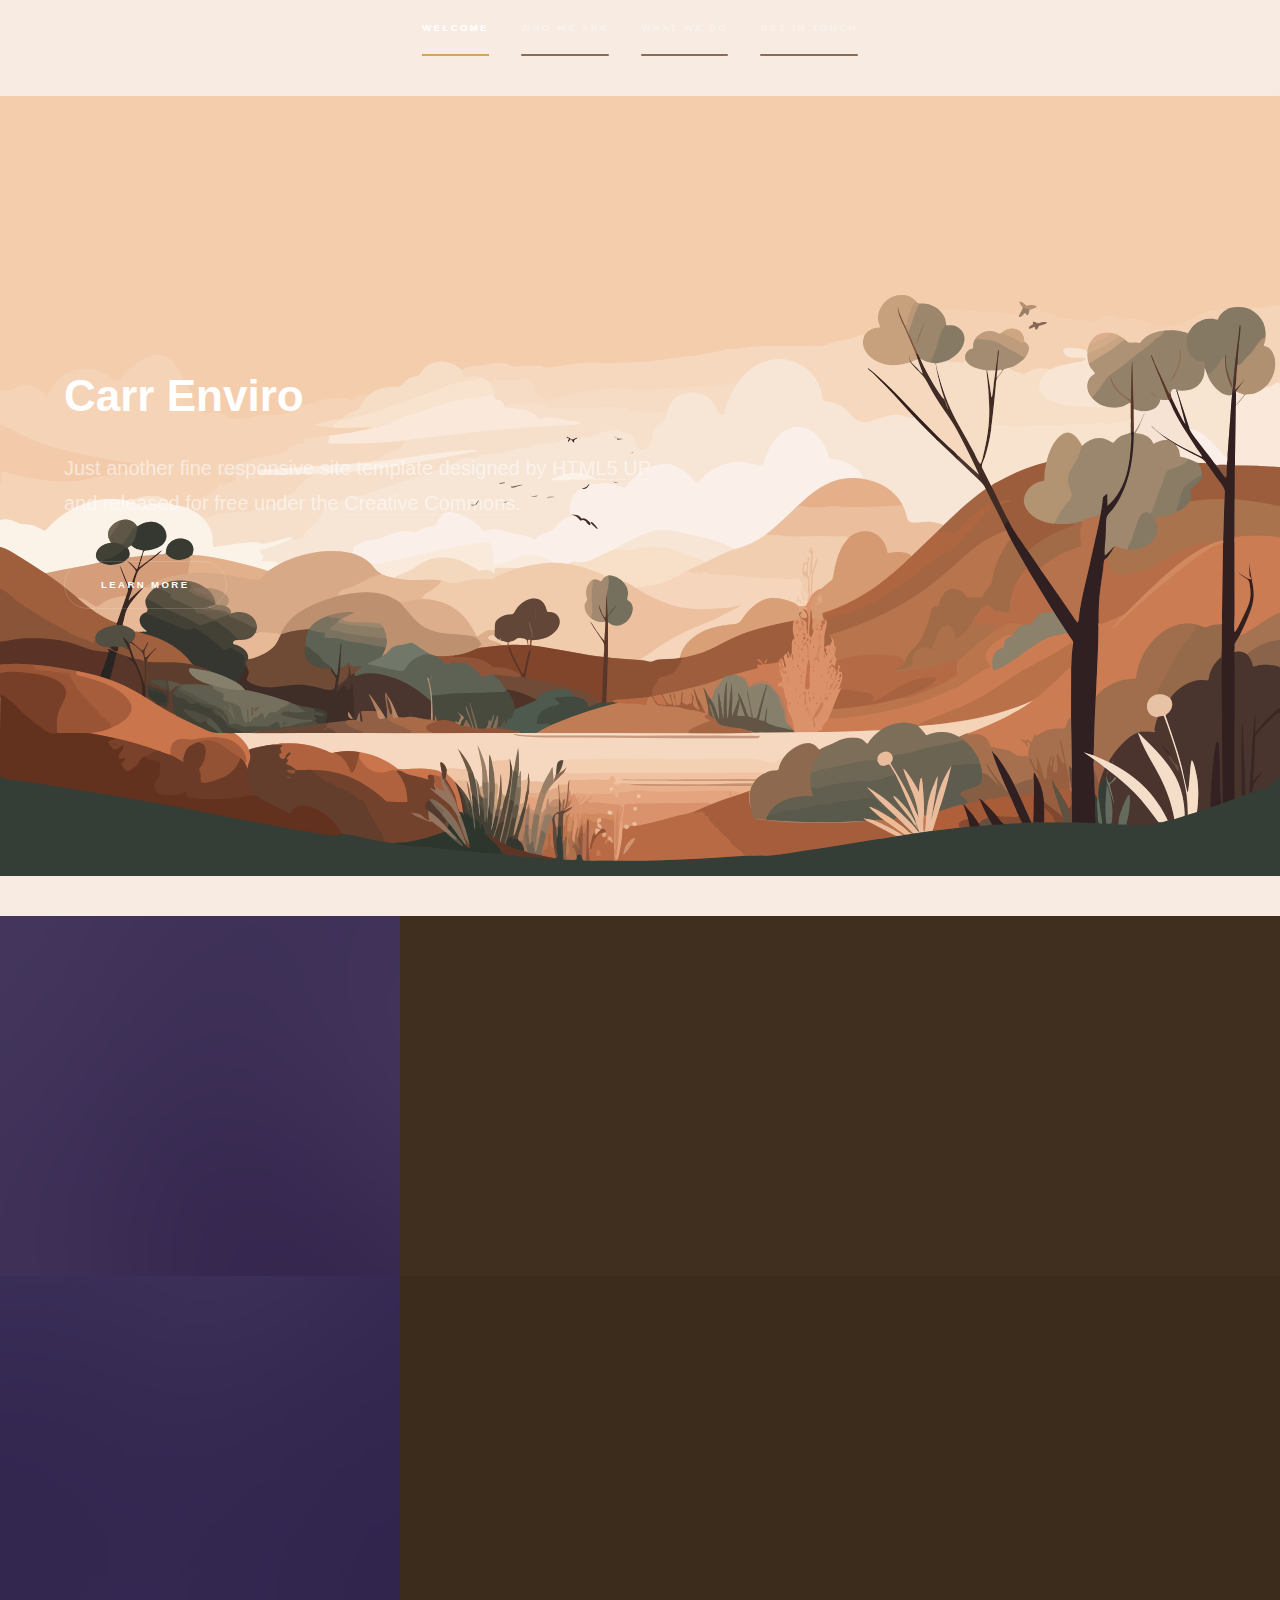
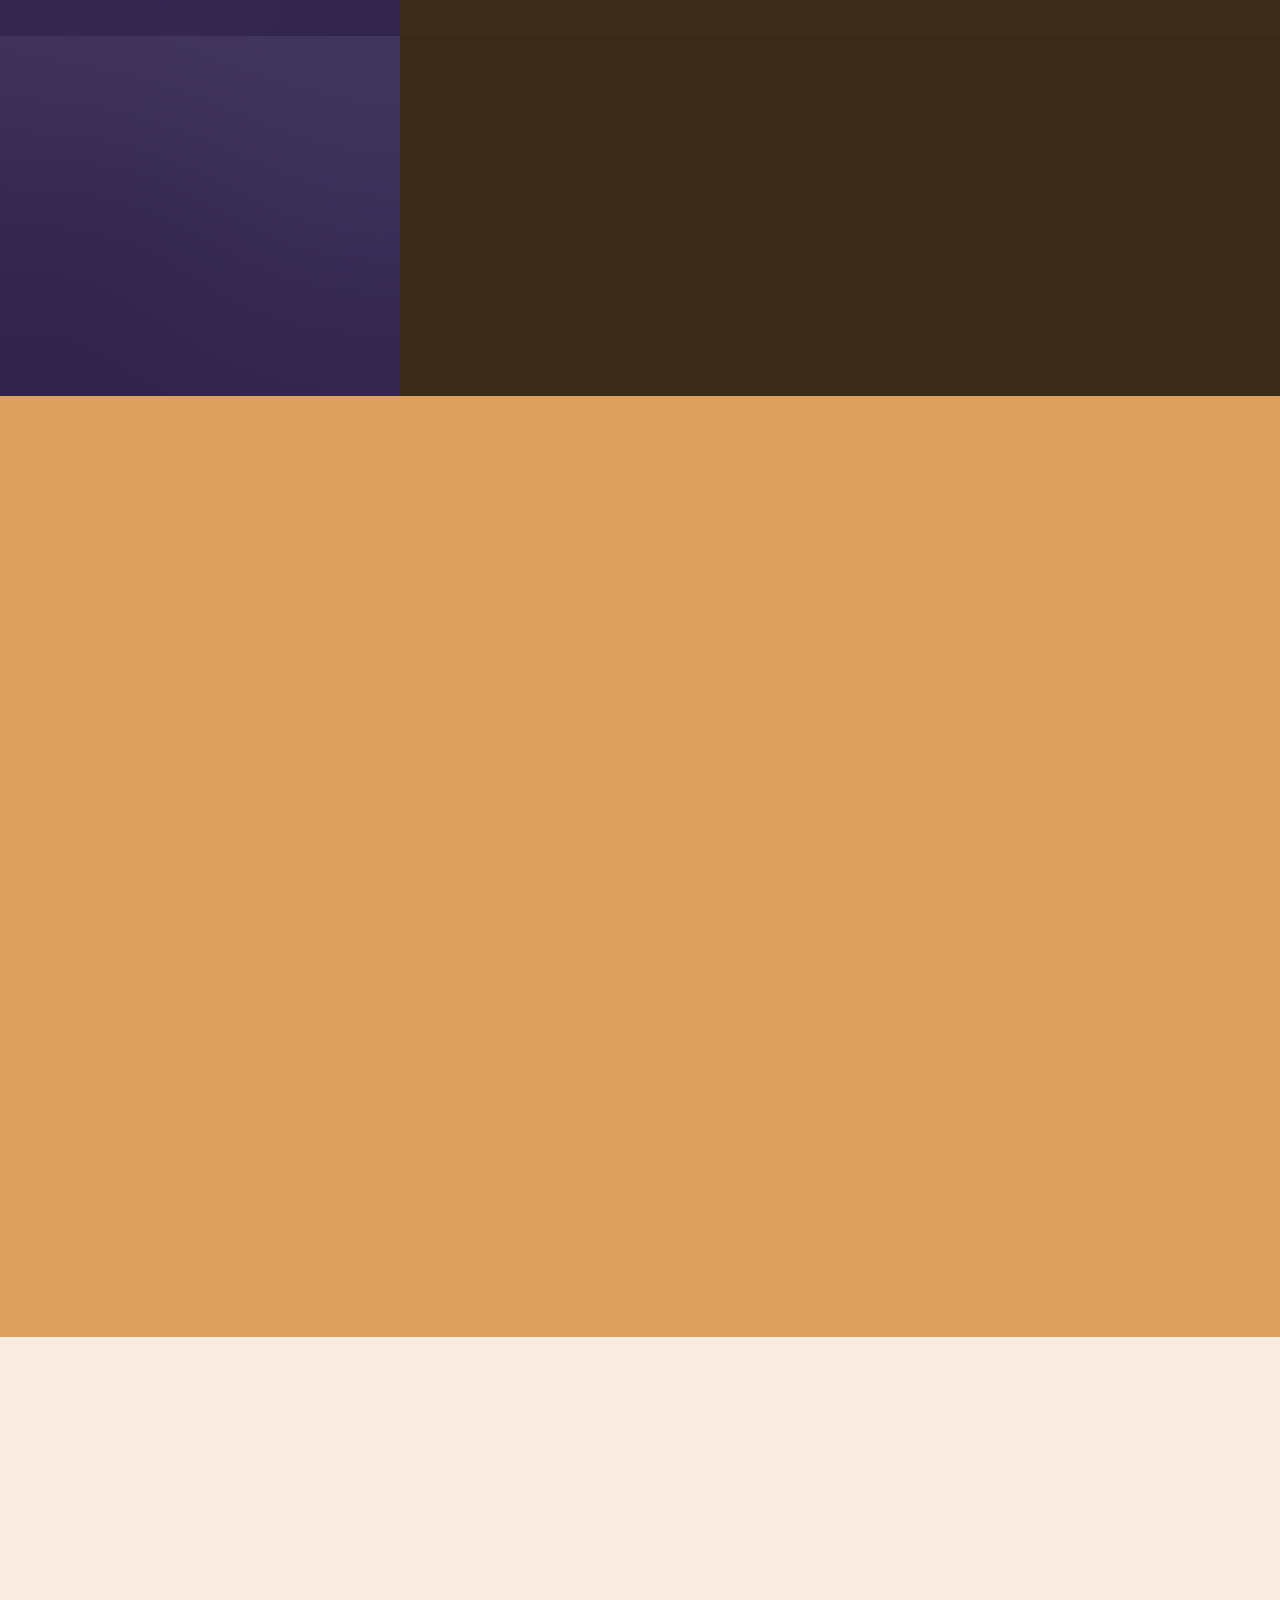
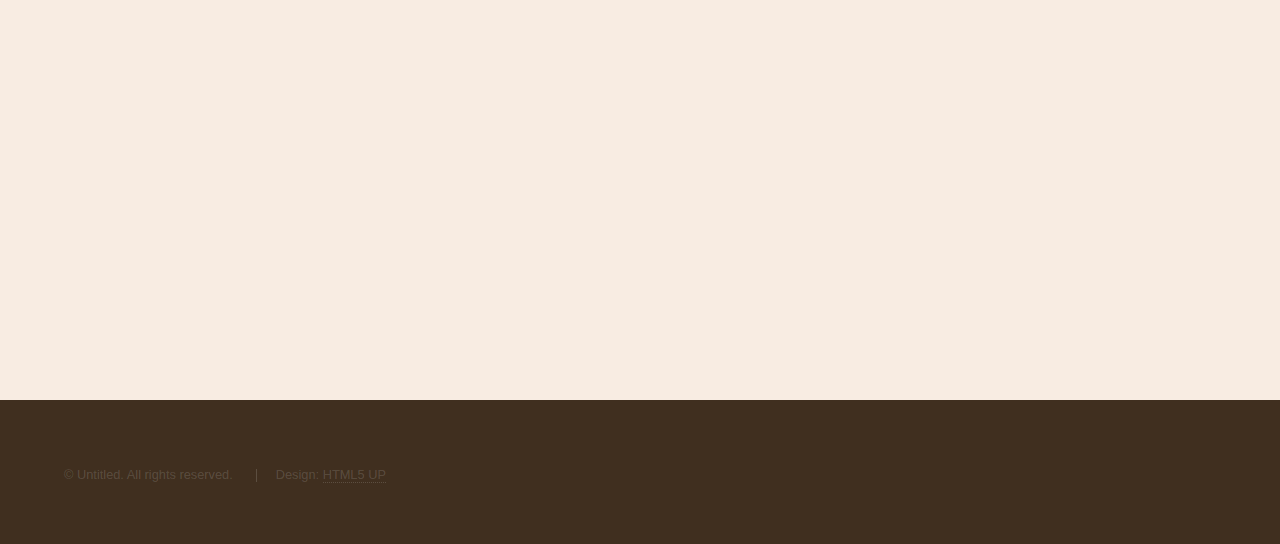
==== index.html @ b426128f "initialisation" ====
<!DOCTYPE html>
<!--
	Carr Enviro by HTML5 UP
	html5up.net | @ajlkn
	Free for personal and commercial use under the CCA 3.0 license (html5up.net/license)
-->
<html>
  <head>
    <title>Carr Enviro by HTML5 UP</title>
    <meta charset="utf-8" />
    <meta
      name="viewport"
      content="width=device-width, initial-scale=1, user-scalable=no"
    />
    <link rel="stylesheet" href="assets/css/main.css" />
    <noscript
      ><link rel="stylesheet" href="assets/css/noscript.css"
    /></noscript>
  </head>
  <body class="is-preload">
    <!-- Sidebar -->
    <section id="sidebar">
      <div class="inner">
        <nav>
          <ul>
            <li><a href="#intro">Welcome</a></li>
            <li><a href="#one">Who we are</a></li>
            <li><a href="#two">What we do</a></li>
            <li><a href="#three">Get in touch</a></li>
          </ul>
        </nav>
      </div>
    </section>

    <!-- Wrapper -->
    <div id="wrapper">
      <!-- Intro -->
      <section id="intro" class="wrapper style1 fullscreen fade-up">
        <div class="inner">
          <h1>Carr Enviro</h1>
          <p>
            Just another fine responsive site template designed by
            <a href="http://html5up.net">HTML5 UP</a><br />
            and released for free under the
            <a href="http://html5up.net/license">Creative Commons</a>.
          </p>
          <ul class="actions">
            <li><a href="#one" class="button scrolly">Learn more</a></li>
          </ul>
        </div>
      </section>

      <!-- One -->
      <section id="one" class="wrapper style2 spotlights">
        <section>
          <a href="#" class="image"
            ><img src="images/pic01.jpg" alt="" data-position="center center"
          /></a>
          <div class="content">
            <div class="inner">
              <h2>Sed ipsum dolor</h2>
              <p>
                Phasellus convallis elit id ullamcorper pulvinar. Duis aliquam
                turpis mauris, eu ultricies erat malesuada quis. Aliquam
                dapibus.
              </p>
              <ul class="actions">
                <li><a href="generic.html" class="button">Learn more</a></li>
              </ul>
            </div>
          </div>
        </section>
        <section>
          <a href="#" class="image"
            ><img src="images/pic02.jpg" alt="" data-position="top center"
          /></a>
          <div class="content">
            <div class="inner">
              <h2>Feugiat consequat</h2>
              <p>
                Phasellus convallis elit id ullamcorper pulvinar. Duis aliquam
                turpis mauris, eu ultricies erat malesuada quis. Aliquam
                dapibus.
              </p>
              <ul class="actions">
                <li><a href="generic.html" class="button">Learn more</a></li>
              </ul>
            </div>
          </div>
        </section>
        <section>
          <a href="#" class="image"
            ><img src="images/pic03.jpg" alt="" data-position="25% 25%"
          /></a>
          <div class="content">
            <div class="inner">
              <h2>Ultricies aliquam</h2>
              <p>
                Phasellus convallis elit id ullamcorper pulvinar. Duis aliquam
                turpis mauris, eu ultricies erat malesuada quis. Aliquam
                dapibus.
              </p>
              <ul class="actions">
                <li><a href="generic.html" class="button">Learn more</a></li>
              </ul>
            </div>
          </div>
        </section>
      </section>

      <!-- Two -->
      <section id="two" class="wrapper style3 fade-up">
        <div class="inner">
          <h2>What we do</h2>
          <p>
            Phasellus convallis elit id ullamcorper pulvinar. Duis aliquam
            turpis mauris, eu ultricies erat malesuada quis. Aliquam dapibus,
            lacus eget hendrerit bibendum, urna est aliquam sem, sit amet
            imperdiet est velit quis lorem.
          </p>
          <div class="features">
            <section>
              <span class="icon solid major fa-code"></span>
              <h3>Lorem ipsum amet</h3>
              <p>
                Phasellus convallis elit id ullam corper amet et pulvinar. Duis
                aliquam turpis mauris, sed ultricies erat dapibus.
              </p>
            </section>
            <section>
              <span class="icon solid major fa-lock"></span>
              <h3>Aliquam sed nullam</h3>
              <p>
                Phasellus convallis elit id ullam corper amet et pulvinar. Duis
                aliquam turpis mauris, sed ultricies erat dapibus.
              </p>
            </section>
            <section>
              <span class="icon solid major fa-cog"></span>
              <h3>Sed erat ullam corper</h3>
              <p>
                Phasellus convallis elit id ullam corper amet et pulvinar. Duis
                aliquam turpis mauris, sed ultricies erat dapibus.
              </p>
            </section>
            <section>
              <span class="icon solid major fa-desktop"></span>
              <h3>Veroeros quis lorem</h3>
              <p>
                Phasellus convallis elit id ullam corper amet et pulvinar. Duis
                aliquam turpis mauris, sed ultricies erat dapibus.
              </p>
            </section>
            <section>
              <span class="icon solid major fa-link"></span>
              <h3>Urna quis bibendum</h3>
              <p>
                Phasellus convallis elit id ullam corper amet et pulvinar. Duis
                aliquam turpis mauris, sed ultricies erat dapibus.
              </p>
            </section>
            <section>
              <span class="icon major fa-gem"></span>
              <h3>Aliquam urna dapibus</h3>
              <p>
                Phasellus convallis elit id ullam corper amet et pulvinar. Duis
                aliquam turpis mauris, sed ultricies erat dapibus.
              </p>
            </section>
          </div>
          <ul class="actions">
            <li><a href="generic.html" class="button">Learn more</a></li>
          </ul>
        </div>
      </section>

      <!-- Three -->
      <section id="three" class="wrapper style1 fade-up">
        <div class="inner">
          <h2>Get in touch</h2>
          <p>
            Phasellus convallis elit id ullamcorper pulvinar. Duis aliquam
            turpis mauris, eu ultricies erat malesuada quis. Aliquam dapibus,
            lacus eget hendrerit bibendum, urna est aliquam sem, sit amet
            imperdiet est velit quis lorem.
          </p>
          <div class="split style1">
            <section>
              <form method="post" action="#">
                <div class="fields">
                  <div class="field half">
                    <label for="name">Name</label>
                    <input type="text" name="name" id="name" />
                  </div>
                  <div class="field half">
                    <label for="email">Email</label>
                    <input type="text" name="email" id="email" />
                  </div>
                  <div class="field">
                    <label for="message">Message</label>
                    <textarea name="message" id="message" rows="5"></textarea>
                  </div>
                </div>
                <ul class="actions">
                  <li><a href="" class="button submit">Send Message</a></li>
                </ul>
              </form>
            </section>
            <section>
              <ul class="contact">
                <li>
                  <h3>Address</h3>
                  <span
                    >12345 Somewhere Road #654<br />
                    Nashville, TN 00000-0000<br />
                    USA</span
                  >
                </li>
                <li>
                  <h3>Email</h3>
                  <a href="#">user@untitled.tld</a>
                </li>
                <li>
                  <h3>Phone</h3>
                  <span>(000) 000-0000</span>
                </li>
                <li>
                  <h3>Social</h3>
                  <ul class="icons">
                    <li>
                      <a href="#" class="icon brands fa-twitter"
                        ><span class="label">Twitter</span></a
                      >
                    </li>
                    <li>
                      <a href="#" class="icon brands fa-facebook-f"
                        ><span class="label">Facebook</span></a
                      >
                    </li>
                    <li>
                      <a href="#" class="icon brands fa-github"
                        ><span class="label">GitHub</span></a
                      >
                    </li>
                    <li>
                      <a href="#" class="icon brands fa-instagram"
                        ><span class="label">Instagram</span></a
                      >
                    </li>
                    <li>
                      <a href="#" class="icon brands fa-linkedin-in"
                        ><span class="label">LinkedIn</span></a
                      >
                    </li>
                  </ul>
                </li>
              </ul>
            </section>
          </div>
        </div>
      </section>
    </div>

    <!-- Footer -->
    <footer id="footer" class="wrapper style1-alt">
      <div class="inner">
        <ul class="menu">
          <li>&copy; Untitled. All rights reserved.</li>
          <li>Design: <a href="http://html5up.net">HTML5 UP</a></li>
        </ul>
      </div>
    </footer>

    <!-- Scripts -->
    <script src="assets/js/jquery.min.js"></script>
    <script src="assets/js/jquery.scrollex.min.js"></script>
    <script src="assets/js/jquery.scrolly.min.js"></script>
    <script src="assets/js/browser.min.js"></script>
    <script src="assets/js/breakpoints.min.js"></script>
    <script src="assets/js/util.js"></script>
    <script src="assets/js/main.js"></script>
  </body>
</html>
---- assets/css/main.css ----
@import url(fontawesome-all.min.css);

/*
	Carr Enviro by HTML5 UP
	html5up.net | @ajlkn
	Free for personal and commercial use under the CCA 3.0 license (html5up.net/license)

	.wrapper.style1 .icon.major:before {
  color: #fefae0;
}

.wrapper.style1-alt .icon.major:before {
  color: #402f1f;
}

.wrapper.style2 .icon.major:before {
  color: #402f1e;
}

.wrapper.style2-alt .icon.major:before {
  color: #606c38;
}

.wrapper.style3 .icon.major:before {
  color: #dda15e;
}

.wrapper.style3-alt .icon.major:before {
  color: #bc6c25;
}

BG side nav and feature #f8ece2

Scrolly before #886c57


*/

html,
body,
div,
span,
applet,
object,
iframe,
h1,
h2,
h3,
h4,
h5,
h6,
p,
blockquote,
pre,
a,
abbr,
acronym,
address,
big,
cite,
code,
del,
dfn,
em,
img,
ins,
kbd,
q,
s,
samp,
small,
strike,
strong,
sub,
sup,
tt,
var,
b,
u,
i,
center,
dl,
dt,
dd,
ol,
ul,
li,
fieldset,
form,
label,
legend,
table,
caption,
tbody,
tfoot,
thead,
tr,
th,
td,
article,
aside,
canvas,
details,
embed,
figure,
figcaption,
footer,
header,
hgroup,
menu,
nav,
output,
ruby,
section,
summary,
time,
mark,
audio,
video {
  margin: 0;
  padding: 0;
  border: 0;
  font-size: 100%;
  font: inherit;
  vertical-align: baseline;
}

article,
aside,
details,
figcaption,
figure,
footer,
header,
hgroup,
menu,
nav,
section {
  display: block;
}

body {
  line-height: 1;
}

ol,
ul {
  list-style: none;
}

blockquote,
q {
  quotes: none;
}

blockquote:before,
blockquote:after,
q:before,
q:after {
  content: "";
  content: none;
}

table {
  border-collapse: collapse;
  border-spacing: 0;
}

body {
  -webkit-text-size-adjust: none;
}

mark {
  background-color: transparent;
  color: inherit;
}

input::-moz-focus-inner {
  border: 0;
  padding: 0;
}

input,
select,
textarea {
  -moz-appearance: none;
  -webkit-appearance: none;
  -ms-appearance: none;
  appearance: none;
}

/* Basic */

@-ms-viewport {
  width: device-width;
}

body {
  -ms-overflow-style: scrollbar;
}

@media screen and (max-width: 480px) {
  html,
  body {
    min-width: 320px;
  }
}

html {
  box-sizing: border-box;
}

*,
*:before,
*:after {
  box-sizing: inherit;
}

body {
  background: #f8ece2;
}

body.is-preload *,
body.is-preload *:before,
body.is-preload *:after {
  -moz-animation: none !important;
  -webkit-animation: none !important;
  -ms-animation: none !important;
  animation: none !important;
  -moz-transition: none !important;
  -webkit-transition: none !important;
  -ms-transition: none !important;
  transition: none !important;
}

/* Type */

body,
input,
select,
textarea {
  color: rgba(255, 255, 255, 0.55);
  font-family: Arial, Helvetica, sans-serif;
  font-size: 16.5pt;
  font-weight: normal;
  line-height: 1.75;
}

@media screen and (max-width: 1680px) {
  body,
  input,
  select,
  textarea {
    font-size: 13pt;
  }
}

@media screen and (max-width: 1280px) {
  body,
  input,
  select,
  textarea {
    font-size: 12pt;
  }
}

@media screen and (max-width: 360px) {
  body,
  input,
  select,
  textarea {
    font-size: 11pt;
  }
}

a {
  -moz-transition: color 0.2s ease, border-bottom-color 0.2s ease;
  -webkit-transition: color 0.2s ease, border-bottom-color 0.2s ease;
  -ms-transition: color 0.2s ease, border-bottom-color 0.2s ease;
  transition: color 0.2s ease, border-bottom-color 0.2s ease;
  border-bottom: dotted 1px rgba(255, 255, 255, 0.35);
  color: inherit;
  text-decoration: none;
}

a:hover {
  border-bottom-color: transparent;
  color: #ffffff;
}

strong,
b {
  color: #ffffff;
  font-weight: bold;
}

em,
i {
  font-style: italic;
}

p {
  margin: 0 0 2em 0;
}

h1,
h2,
h3,
h4,
h5,
h6 {
  color: #ffffff;
  font-weight: bold;
  line-height: 1.5;
  margin: 0 0 0.5em 0;
}

h1 a,
h2 a,
h3 a,
h4 a,
h5 a,
h6 a {
  color: inherit;
  text-decoration: none;
}

h1 {
  font-size: 2.75em;
}

h1.major {
  margin: 0 0 1.3em 0;
  position: relative;
  padding-bottom: 0.35em;
}

h1.major:after {
  background-image: -moz-linear-gradient(to right, #fefae0, #dda15e);
  background-image: -webkit-linear-gradient(to right, #fefae0, #dda15e);
  background-image: -ms-linear-gradient(to right, #fefae0, #dda15e);
  background-image: linear-gradient(to right, #fefae0, #dda15e);
  -moz-transition: max-width 0.2s ease;
  -webkit-transition: max-width 0.2s ease;
  -ms-transition: max-width 0.2s ease;
  transition: max-width 0.2s ease;
  border-radius: 0.2em;
  bottom: 0;
  content: "";
  height: 0.05em;
  position: absolute;
  right: 0;
  width: 100%;
}

h2 {
  font-size: 1.75em;
}

h3 {
  font-size: 1.1em;
}

h4 {
  font-size: 1em;
}

h5 {
  font-size: 0.8em;
}

h6 {
  font-size: 0.6em;
}

@media screen and (max-width: 736px) {
  h1 {
    font-size: 2em;
  }

  h2 {
    font-size: 1.25em;
  }

  h3 {
    font-size: 1em;
  }

  h4 {
    font-size: 0.8em;
  }

  h5 {
    font-size: 0.6em;
  }

  h6 {
    font-size: 0.6em;
  }
}

sub {
  font-size: 0.8em;
  position: relative;
  top: 0.5em;
}

sup {
  font-size: 0.8em;
  position: relative;
  top: -0.5em;
}

blockquote {
  border-left: solid 4px rgba(255, 255, 255, 0.15);
  font-style: italic;
  margin: 0 0 2em 0;
  padding: 0.5em 0 0.5em 2em;
}

code {
  background: rgba(255, 255, 255, 0.05);
  border-radius: 0.25em;
  border: solid 1px rgba(255, 255, 255, 0.15);
  font-family: "Courier New", monospace;
  font-size: 0.9em;
  margin: 0 0.25em;
  padding: 0.25em 0.65em;
}

pre {
  -webkit-overflow-scrolling: touch;
  font-family: "Courier New", monospace;
  font-size: 0.9em;
  margin: 0 0 2em 0;
}

pre code {
  display: block;
  line-height: 1.75em;
  padding: 1em 1.5em;
  overflow-x: auto;
}

hr {
  border: 0;
  border-bottom: solid 1px rgba(255, 255, 255, 0.15);
  margin: 2em 0;
}

hr.major {
  margin: 3em 0;
}

.align-left {
  text-align: left;
}

.align-center {
  text-align: center;
}

.align-right {
  text-align: right;
}

/* Row */

.row {
  display: flex;
  flex-wrap: wrap;
  box-sizing: border-box;
  align-items: stretch;
}

.row > * {
  box-sizing: border-box;
}

.row.gtr-uniform > * > :last-child {
  margin-bottom: 0;
}

.row.aln-left {
  justify-content: flex-start;
}

.row.aln-center {
  justify-content: center;
}

.row.aln-right {
  justify-content: flex-end;
}

.row.aln-top {
  align-items: flex-start;
}

.row.aln-middle {
  align-items: center;
}

.row.aln-bottom {
  align-items: flex-end;
}

.row > .imp {
  order: -1;
}

.row > .col-1 {
  width: 8.33333%;
}

.row > .off-1 {
  margin-left: 8.33333%;
}

.row > .col-2 {
  width: 16.66667%;
}

.row > .off-2 {
  margin-left: 16.66667%;
}

.row > .col-3 {
  width: 25%;
}

.row > .off-3 {
  margin-left: 25%;
}

.row > .col-4 {
  width: 33.33333%;
}

.row > .off-4 {
  margin-left: 33.33333%;
}

.row > .col-5 {
  width: 41.66667%;
}

.row > .off-5 {
  margin-left: 41.66667%;
}

.row > .col-6 {
  width: 50%;
}

.row > .off-6 {
  margin-left: 50%;
}

.row > .col-7 {
  width: 58.33333%;
}

.row > .off-7 {
  margin-left: 58.33333%;
}

.row > .col-8 {
  width: 66.66667%;
}

.row > .off-8 {
  margin-left: 66.66667%;
}

.row > .col-9 {
  width: 75%;
}

.row > .off-9 {
  margin-left: 75%;
}

.row > .col-10 {
  width: 83.33333%;
}

.row > .off-10 {
  margin-left: 83.33333%;
}

.row > .col-11 {
  width: 91.66667%;
}

.row > .off-11 {
  margin-left: 91.66667%;
}

.row > .col-12 {
  width: 100%;
}

.row > .off-12 {
  margin-left: 100%;
}

.row.gtr-0 {
  margin-top: 0;
  margin-left: 0em;
}

.row.gtr-0 > * {
  padding: 0 0 0 0em;
}

.row.gtr-0.gtr-uniform {
  margin-top: 0em;
}

.row.gtr-0.gtr-uniform > * {
  padding-top: 0em;
}

.row.gtr-25 {
  margin-top: 0;
  margin-left: -0.375em;
}

.row.gtr-25 > * {
  padding: 0 0 0 0.375em;
}

.row.gtr-25.gtr-uniform {
  margin-top: -0.375em;
}

.row.gtr-25.gtr-uniform > * {
  padding-top: 0.375em;
}

.row.gtr-50 {
  margin-top: 0;
  margin-left: -0.75em;
}

.row.gtr-50 > * {
  padding: 0 0 0 0.75em;
}

.row.gtr-50.gtr-uniform {
  margin-top: -0.75em;
}

.row.gtr-50.gtr-uniform > * {
  padding-top: 0.75em;
}

.row {
  margin-top: 0;
  margin-left: -1.5em;
}

.row > * {
  padding: 0 0 0 1.5em;
}

.row.gtr-uniform {
  margin-top: -1.5em;
}

.row.gtr-uniform > * {
  padding-top: 1.5em;
}

.row.gtr-150 {
  margin-top: 0;
  margin-left: -2.25em;
}

.row.gtr-150 > * {
  padding: 0 0 0 2.25em;
}

.row.gtr-150.gtr-uniform {
  margin-top: -2.25em;
}

.row.gtr-150.gtr-uniform > * {
  padding-top: 2.25em;
}

.row.gtr-200 {
  margin-top: 0;
  margin-left: -3em;
}

.row.gtr-200 > * {
  padding: 0 0 0 3em;
}

.row.gtr-200.gtr-uniform {
  margin-top: -3em;
}

.row.gtr-200.gtr-uniform > * {
  padding-top: 3em;
}

@media screen and (max-width: 1680px) {
  .row {
    display: flex;
    flex-wrap: wrap;
    box-sizing: border-box;
    align-items: stretch;
  }

  .row > * {
    box-sizing: border-box;
  }

  .row.gtr-uniform > * > :last-child {
    margin-bottom: 0;
  }

  .row.aln-left {
    justify-content: flex-start;
  }

  .row.aln-center {
    justify-content: center;
  }

  .row.aln-right {
    justify-content: flex-end;
  }

  .row.aln-top {
    align-items: flex-start;
  }

  .row.aln-middle {
    align-items: center;
  }

  .row.aln-bottom {
    align-items: flex-end;
  }

  .row > .imp-xlarge {
    order: -1;
  }

  .row > .col-1-xlarge {
    width: 8.33333%;
  }

  .row > .off-1-xlarge {
    margin-left: 8.33333%;
  }

  .row > .col-2-xlarge {
    width: 16.66667%;
  }

  .row > .off-2-xlarge {
    margin-left: 16.66667%;
  }

  .row > .col-3-xlarge {
    width: 25%;
  }

  .row > .off-3-xlarge {
    margin-left: 25%;
  }

  .row > .col-4-xlarge {
    width: 33.33333%;
  }

  .row > .off-4-xlarge {
    margin-left: 33.33333%;
  }

  .row > .col-5-xlarge {
    width: 41.66667%;
  }

  .row > .off-5-xlarge {
    margin-left: 41.66667%;
  }

  .row > .col-6-xlarge {
    width: 50%;
  }

  .row > .off-6-xlarge {
    margin-left: 50%;
  }

  .row > .col-7-xlarge {
    width: 58.33333%;
  }

  .row > .off-7-xlarge {
    margin-left: 58.33333%;
  }

  .row > .col-8-xlarge {
    width: 66.66667%;
  }

  .row > .off-8-xlarge {
    margin-left: 66.66667%;
  }

  .row > .col-9-xlarge {
    width: 75%;
  }

  .row > .off-9-xlarge {
    margin-left: 75%;
  }

  .row > .col-10-xlarge {
    width: 83.33333%;
  }

  .row > .off-10-xlarge {
    margin-left: 83.33333%;
  }

  .row > .col-11-xlarge {
    width: 91.66667%;
  }

  .row > .off-11-xlarge {
    margin-left: 91.66667%;
  }

  .row > .col-12-xlarge {
    width: 100%;
  }

  .row > .off-12-xlarge {
    margin-left: 100%;
  }

  .row.gtr-0 {
    margin-top: 0;
    margin-left: 0em;
  }

  .row.gtr-0 > * {
    padding: 0 0 0 0em;
  }

  .row.gtr-0.gtr-uniform {
    margin-top: 0em;
  }

  .row.gtr-0.gtr-uniform > * {
    padding-top: 0em;
  }

  .row.gtr-25 {
    margin-top: 0;
    margin-left: -0.375em;
  }

  .row.gtr-25 > * {
    padding: 0 0 0 0.375em;
  }

  .row.gtr-25.gtr-uniform {
    margin-top: -0.375em;
  }

  .row.gtr-25.gtr-uniform > * {
    padding-top: 0.375em;
  }

  .row.gtr-50 {
    margin-top: 0;
    margin-left: -0.75em;
  }

  .row.gtr-50 > * {
    padding: 0 0 0 0.75em;
  }

  .row.gtr-50.gtr-uniform {
    margin-top: -0.75em;
  }

  .row.gtr-50.gtr-uniform > * {
    padding-top: 0.75em;
  }

  .row {
    margin-top: 0;
    margin-left: -1.5em;
  }

  .row > * {
    padding: 0 0 0 1.5em;
  }

  .row.gtr-uniform {
    margin-top: -1.5em;
  }

  .row.gtr-uniform > * {
    padding-top: 1.5em;
  }

  .row.gtr-150 {
    margin-top: 0;
    margin-left: -2.25em;
  }

  .row.gtr-150 > * {
    padding: 0 0 0 2.25em;
  }

  .row.gtr-150.gtr-uniform {
    margin-top: -2.25em;
  }

  .row.gtr-150.gtr-uniform > * {
    padding-top: 2.25em;
  }

  .row.gtr-200 {
    margin-top: 0;
    margin-left: -3em;
  }

  .row.gtr-200 > * {
    padding: 0 0 0 3em;
  }

  .row.gtr-200.gtr-uniform {
    margin-top: -3em;
  }

  .row.gtr-200.gtr-uniform > * {
    padding-top: 3em;
  }
}

@media screen and (max-width: 1280px) {
  .row {
    display: flex;
    flex-wrap: wrap;
    box-sizing: border-box;
    align-items: stretch;
  }

  .row > * {
    box-sizing: border-box;
  }

  .row.gtr-uniform > * > :last-child {
    margin-bottom: 0;
  }

  .row.aln-left {
    justify-content: flex-start;
  }

  .row.aln-center {
    justify-content: center;
  }

  .row.aln-right {
    justify-content: flex-end;
  }

  .row.aln-top {
    align-items: flex-start;
  }

  .row.aln-middle {
    align-items: center;
  }

  .row.aln-bottom {
    align-items: flex-end;
  }

  .row > .imp-large {
    order: -1;
  }

  .row > .col-1-large {
    width: 8.33333%;
  }

  .row > .off-1-large {
    margin-left: 8.33333%;
  }

  .row > .col-2-large {
    width: 16.66667%;
  }

  .row > .off-2-large {
    margin-left: 16.66667%;
  }

  .row > .col-3-large {
    width: 25%;
  }

  .row > .off-3-large {
    margin-left: 25%;
  }

  .row > .col-4-large {
    width: 33.33333%;
  }

  .row > .off-4-large {
    margin-left: 33.33333%;
  }

  .row > .col-5-large {
    width: 41.66667%;
  }

  .row > .off-5-large {
    margin-left: 41.66667%;
  }

  .row > .col-6-large {
    width: 50%;
  }

  .row > .off-6-large {
    margin-left: 50%;
  }

  .row > .col-7-large {
    width: 58.33333%;
  }

  .row > .off-7-large {
    margin-left: 58.33333%;
  }

  .row > .col-8-large {
    width: 66.66667%;
  }

  .row > .off-8-large {
    margin-left: 66.66667%;
  }

  .row > .col-9-large {
    width: 75%;
  }

  .row > .off-9-large {
    margin-left: 75%;
  }

  .row > .col-10-large {
    width: 83.33333%;
  }

  .row > .off-10-large {
    margin-left: 83.33333%;
  }

  .row > .col-11-large {
    width: 91.66667%;
  }

  .row > .off-11-large {
    margin-left: 91.66667%;
  }

  .row > .col-12-large {
    width: 100%;
  }

  .row > .off-12-large {
    margin-left: 100%;
  }

  .row.gtr-0 {
    margin-top: 0;
    margin-left: 0em;
  }

  .row.gtr-0 > * {
    padding: 0 0 0 0em;
  }

  .row.gtr-0.gtr-uniform {
    margin-top: 0em;
  }

  .row.gtr-0.gtr-uniform > * {
    padding-top: 0em;
  }

  .row.gtr-25 {
    margin-top: 0;
    margin-left: -0.375em;
  }

  .row.gtr-25 > * {
    padding: 0 0 0 0.375em;
  }

  .row.gtr-25.gtr-uniform {
    margin-top: -0.375em;
  }

  .row.gtr-25.gtr-uniform > * {
    padding-top: 0.375em;
  }

  .row.gtr-50 {
    margin-top: 0;
    margin-left: -0.75em;
  }

  .row.gtr-50 > * {
    padding: 0 0 0 0.75em;
  }

  .row.gtr-50.gtr-uniform {
    margin-top: -0.75em;
  }

  .row.gtr-50.gtr-uniform > * {
    padding-top: 0.75em;
  }

  .row {
    margin-top: 0;
    margin-left: -1.5em;
  }

  .row > * {
    padding: 0 0 0 1.5em;
  }

  .row.gtr-uniform {
    margin-top: -1.5em;
  }

  .row.gtr-uniform > * {
    padding-top: 1.5em;
  }

  .row.gtr-150 {
    margin-top: 0;
    margin-left: -2.25em;
  }

  .row.gtr-150 > * {
    padding: 0 0 0 2.25em;
  }

  .row.gtr-150.gtr-uniform {
    margin-top: -2.25em;
  }

  .row.gtr-150.gtr-uniform > * {
    padding-top: 2.25em;
  }

  .row.gtr-200 {
    margin-top: 0;
    margin-left: -3em;
  }

  .row.gtr-200 > * {
    padding: 0 0 0 3em;
  }

  .row.gtr-200.gtr-uniform {
    margin-top: -3em;
  }

  .row.gtr-200.gtr-uniform > * {
    padding-top: 3em;
  }
}

@media screen and (max-width: 980px) {
  .row {
    display: flex;
    flex-wrap: wrap;
    box-sizing: border-box;
    align-items: stretch;
  }

  .row > * {
    box-sizing: border-box;
  }

  .row.gtr-uniform > * > :last-child {
    margin-bottom: 0;
  }

  .row.aln-left {
    justify-content: flex-start;
  }

  .row.aln-center {
    justify-content: center;
  }

  .row.aln-right {
    justify-content: flex-end;
  }

  .row.aln-top {
    align-items: flex-start;
  }

  .row.aln-middle {
    align-items: center;
  }

  .row.aln-bottom {
    align-items: flex-end;
  }

  .row > .imp-medium {
    order: -1;
  }

  .row > .col-1-medium {
    width: 8.33333%;
  }

  .row > .off-1-medium {
    margin-left: 8.33333%;
  }

  .row > .col-2-medium {
    width: 16.66667%;
  }

  .row > .off-2-medium {
    margin-left: 16.66667%;
  }

  .row > .col-3-medium {
    width: 25%;
  }

  .row > .off-3-medium {
    margin-left: 25%;
  }

  .row > .col-4-medium {
    width: 33.33333%;
  }

  .row > .off-4-medium {
    margin-left: 33.33333%;
  }

  .row > .col-5-medium {
    width: 41.66667%;
  }

  .row > .off-5-medium {
    margin-left: 41.66667%;
  }

  .row > .col-6-medium {
    width: 50%;
  }

  .row > .off-6-medium {
    margin-left: 50%;
  }

  .row > .col-7-medium {
    width: 58.33333%;
  }

  .row > .off-7-medium {
    margin-left: 58.33333%;
  }

  .row > .col-8-medium {
    width: 66.66667%;
  }

  .row > .off-8-medium {
    margin-left: 66.66667%;
  }

  .row > .col-9-medium {
    width: 75%;
  }

  .row > .off-9-medium {
    margin-left: 75%;
  }

  .row > .col-10-medium {
    width: 83.33333%;
  }

  .row > .off-10-medium {
    margin-left: 83.33333%;
  }

  .row > .col-11-medium {
    width: 91.66667%;
  }

  .row > .off-11-medium {
    margin-left: 91.66667%;
  }

  .row > .col-12-medium {
    width: 100%;
  }

  .row > .off-12-medium {
    margin-left: 100%;
  }

  .row.gtr-0 {
    margin-top: 0;
    margin-left: 0em;
  }

  .row.gtr-0 > * {
    padding: 0 0 0 0em;
  }

  .row.gtr-0.gtr-uniform {
    margin-top: 0em;
  }

  .row.gtr-0.gtr-uniform > * {
    padding-top: 0em;
  }

  .row.gtr-25 {
    margin-top: 0;
    margin-left: -0.375em;
  }

  .row.gtr-25 > * {
    padding: 0 0 0 0.375em;
  }

  .row.gtr-25.gtr-uniform {
    margin-top: -0.375em;
  }

  .row.gtr-25.gtr-uniform > * {
    padding-top: 0.375em;
  }

  .row.gtr-50 {
    margin-top: 0;
    margin-left: -0.75em;
  }

  .row.gtr-50 > * {
    padding: 0 0 0 0.75em;
  }

  .row.gtr-50.gtr-uniform {
    margin-top: -0.75em;
  }

  .row.gtr-50.gtr-uniform > * {
    padding-top: 0.75em;
  }

  .row {
    margin-top: 0;
    margin-left: -1.5em;
  }

  .row > * {
    padding: 0 0 0 1.5em;
  }

  .row.gtr-uniform {
    margin-top: -1.5em;
  }

  .row.gtr-uniform > * {
    padding-top: 1.5em;
  }

  .row.gtr-150 {
    margin-top: 0;
    margin-left: -2.25em;
  }

  .row.gtr-150 > * {
    padding: 0 0 0 2.25em;
  }

  .row.gtr-150.gtr-uniform {
    margin-top: -2.25em;
  }

  .row.gtr-150.gtr-uniform > * {
    padding-top: 2.25em;
  }

  .row.gtr-200 {
    margin-top: 0;
    margin-left: -3em;
  }

  .row.gtr-200 > * {
    padding: 0 0 0 3em;
  }

  .row.gtr-200.gtr-uniform {
    margin-top: -3em;
  }

  .row.gtr-200.gtr-uniform > * {
    padding-top: 3em;
  }
}

@media screen and (max-width: 736px) {
  .row {
    display: flex;
    flex-wrap: wrap;
    box-sizing: border-box;
    align-items: stretch;
  }

  .row > * {
    box-sizing: border-box;
  }

  .row.gtr-uniform > * > :last-child {
    margin-bottom: 0;
  }

  .row.aln-left {
    justify-content: flex-start;
  }

  .row.aln-center {
    justify-content: center;
  }

  .row.aln-right {
    justify-content: flex-end;
  }

  .row.aln-top {
    align-items: flex-start;
  }

  .row.aln-middle {
    align-items: center;
  }

  .row.aln-bottom {
    align-items: flex-end;
  }

  .row > .imp-small {
    order: -1;
  }

  .row > .col-1-small {
    width: 8.33333%;
  }

  .row > .off-1-small {
    margin-left: 8.33333%;
  }

  .row > .col-2-small {
    width: 16.66667%;
  }

  .row > .off-2-small {
    margin-left: 16.66667%;
  }

  .row > .col-3-small {
    width: 25%;
  }

  .row > .off-3-small {
    margin-left: 25%;
  }

  .row > .col-4-small {
    width: 33.33333%;
  }

  .row > .off-4-small {
    margin-left: 33.33333%;
  }

  .row > .col-5-small {
    width: 41.66667%;
  }

  .row > .off-5-small {
    margin-left: 41.66667%;
  }

  .row > .col-6-small {
    width: 50%;
  }

  .row > .off-6-small {
    margin-left: 50%;
  }

  .row > .col-7-small {
    width: 58.33333%;
  }

  .row > .off-7-small {
    margin-left: 58.33333%;
  }

  .row > .col-8-small {
    width: 66.66667%;
  }

  .row > .off-8-small {
    margin-left: 66.66667%;
  }

  .row > .col-9-small {
    width: 75%;
  }

  .row > .off-9-small {
    margin-left: 75%;
  }

  .row > .col-10-small {
    width: 83.33333%;
  }

  .row > .off-10-small {
    margin-left: 83.33333%;
  }

  .row > .col-11-small {
    width: 91.66667%;
  }

  .row > .off-11-small {
    margin-left: 91.66667%;
  }

  .row > .col-12-small {
    width: 100%;
  }

  .row > .off-12-small {
    margin-left: 100%;
  }

  .row.gtr-0 {
    margin-top: 0;
    margin-left: 0em;
  }

  .row.gtr-0 > * {
    padding: 0 0 0 0em;
  }

  .row.gtr-0.gtr-uniform {
    margin-top: 0em;
  }

  .row.gtr-0.gtr-uniform > * {
    padding-top: 0em;
  }

  .row.gtr-25 {
    margin-top: 0;
    margin-left: -0.375em;
  }

  .row.gtr-25 > * {
    padding: 0 0 0 0.375em;
  }

  .row.gtr-25.gtr-uniform {
    margin-top: -0.375em;
  }

  .row.gtr-25.gtr-uniform > * {
    padding-top: 0.375em;
  }

  .row.gtr-50 {
    margin-top: 0;
    margin-left: -0.75em;
  }

  .row.gtr-50 > * {
    padding: 0 0 0 0.75em;
  }

  .row.gtr-50.gtr-uniform {
    margin-top: -0.75em;
  }

  .row.gtr-50.gtr-uniform > * {
    padding-top: 0.75em;
  }

  .row {
    margin-top: 0;
    margin-left: -1.5em;
  }

  .row > * {
    padding: 0 0 0 1.5em;
  }

  .row.gtr-uniform {
    margin-top: -1.5em;
  }

  .row.gtr-uniform > * {
    padding-top: 1.5em;
  }

  .row.gtr-150 {
    margin-top: 0;
    margin-left: -2.25em;
  }

  .row.gtr-150 > * {
    padding: 0 0 0 2.25em;
  }

  .row.gtr-150.gtr-uniform {
    margin-top: -2.25em;
  }

  .row.gtr-150.gtr-uniform > * {
    padding-top: 2.25em;
  }

  .row.gtr-200 {
    margin-top: 0;
    margin-left: -3em;
  }

  .row.gtr-200 > * {
    padding: 0 0 0 3em;
  }

  .row.gtr-200.gtr-uniform {
    margin-top: -3em;
  }

  .row.gtr-200.gtr-uniform > * {
    padding-top: 3em;
  }
}

@media screen and (max-width: 480px) {
  .row {
    display: flex;
    flex-wrap: wrap;
    box-sizing: border-box;
    align-items: stretch;
  }

  .row > * {
    box-sizing: border-box;
  }

  .row.gtr-uniform > * > :last-child {
    margin-bottom: 0;
  }

  .row.aln-left {
    justify-content: flex-start;
  }

  .row.aln-center {
    justify-content: center;
  }

  .row.aln-right {
    justify-content: flex-end;
  }

  .row.aln-top {
    align-items: flex-start;
  }

  .row.aln-middle {
    align-items: center;
  }

  .row.aln-bottom {
    align-items: flex-end;
  }

  .row > .imp-xsmall {
    order: -1;
  }

  .row > .col-1-xsmall {
    width: 8.33333%;
  }

  .row > .off-1-xsmall {
    margin-left: 8.33333%;
  }

  .row > .col-2-xsmall {
    width: 16.66667%;
  }

  .row > .off-2-xsmall {
    margin-left: 16.66667%;
  }

  .row > .col-3-xsmall {
    width: 25%;
  }

  .row > .off-3-xsmall {
    margin-left: 25%;
  }

  .row > .col-4-xsmall {
    width: 33.33333%;
  }

  .row > .off-4-xsmall {
    margin-left: 33.33333%;
  }

  .row > .col-5-xsmall {
    width: 41.66667%;
  }

  .row > .off-5-xsmall {
    margin-left: 41.66667%;
  }

  .row > .col-6-xsmall {
    width: 50%;
  }

  .row > .off-6-xsmall {
    margin-left: 50%;
  }

  .row > .col-7-xsmall {
    width: 58.33333%;
  }

  .row > .off-7-xsmall {
    margin-left: 58.33333%;
  }

  .row > .col-8-xsmall {
    width: 66.66667%;
  }

  .row > .off-8-xsmall {
    margin-left: 66.66667%;
  }

  .row > .col-9-xsmall {
    width: 75%;
  }

  .row > .off-9-xsmall {
    margin-left: 75%;
  }

  .row > .col-10-xsmall {
    width: 83.33333%;
  }

  .row > .off-10-xsmall {
    margin-left: 83.33333%;
  }

  .row > .col-11-xsmall {
    width: 91.66667%;
  }

  .row > .off-11-xsmall {
    margin-left: 91.66667%;
  }

  .row > .col-12-xsmall {
    width: 100%;
  }

  .row > .off-12-xsmall {
    margin-left: 100%;
  }

  .row.gtr-0 {
    margin-top: 0;
    margin-left: 0em;
  }

  .row.gtr-0 > * {
    padding: 0 0 0 0em;
  }

  .row.gtr-0.gtr-uniform {
    margin-top: 0em;
  }

  .row.gtr-0.gtr-uniform > * {
    padding-top: 0em;
  }

  .row.gtr-25 {
    margin-top: 0;
    margin-left: -0.375em;
  }

  .row.gtr-25 > * {
    padding: 0 0 0 0.375em;
  }

  .row.gtr-25.gtr-uniform {
    margin-top: -0.375em;
  }

  .row.gtr-25.gtr-uniform > * {
    padding-top: 0.375em;
  }

  .row.gtr-50 {
    margin-top: 0;
    margin-left: -0.75em;
  }

  .row.gtr-50 > * {
    padding: 0 0 0 0.75em;
  }

  .row.gtr-50.gtr-uniform {
    margin-top: -0.75em;
  }

  .row.gtr-50.gtr-uniform > * {
    padding-top: 0.75em;
  }

  .row {
    margin-top: 0;
    margin-left: -1.5em;
  }

  .row > * {
    padding: 0 0 0 1.5em;
  }

  .row.gtr-uniform {
    margin-top: -1.5em;
  }

  .row.gtr-uniform > * {
    padding-top: 1.5em;
  }

  .row.gtr-150 {
    margin-top: 0;
    margin-left: -2.25em;
  }

  .row.gtr-150 > * {
    padding: 0 0 0 2.25em;
  }

  .row.gtr-150.gtr-uniform {
    margin-top: -2.25em;
  }

  .row.gtr-150.gtr-uniform > * {
    padding-top: 2.25em;
  }

  .row.gtr-200 {
    margin-top: 0;
    margin-left: -3em;
  }

  .row.gtr-200 > * {
    padding: 0 0 0 3em;
  }

  .row.gtr-200.gtr-uniform {
    margin-top: -3em;
  }

  .row.gtr-200.gtr-uniform > * {
    padding-top: 3em;
  }
}

/* Box */

.box {
  border-radius: 0.25em;
  border: solid 1px rgba(255, 255, 255, 0.15);
  margin-bottom: 2em;
  padding: 1.5em;
}

.box > :last-child,
.box > :last-child > :last-child,
.box > :last-child > :last-child > :last-child {
  margin-bottom: 0;
}

.box.alt {
  border: 0;
  border-radius: 0;
  padding: 0;
}

/* Button */

input[type="submit"],
input[type="reset"],
input[type="button"],
button,
.button {
  -moz-appearance: none;
  -webkit-appearance: none;
  -ms-appearance: none;
  appearance: none;
  -moz-transition: border-color 0.2s ease;
  -webkit-transition: border-color 0.2s ease;
  -ms-transition: border-color 0.2s ease;
  transition: border-color 0.2s ease;
  background-color: transparent;
  border: solid 1px !important;
  border-color: rgba(255, 255, 255, 0.15) !important;
  border-radius: 3em;
  color: #ffffff !important;
  cursor: pointer;
  display: inline-block;
  font-size: 0.6em;
  font-weight: bold;
  height: calc(4.75em + 2px);
  letter-spacing: 0.25em;
  line-height: 4.75em;
  outline: 0;
  padding: 0 3.75em;
  position: relative;
  text-align: center;
  text-decoration: none;
  text-transform: uppercase;
  white-space: nowrap;
}

input[type="submit"]:after,
input[type="reset"]:after,
input[type="button"]:after,
button:after,
.button:after {
  -moz-transform: scale(0.25);
  -webkit-transform: scale(0.25);
  -ms-transform: scale(0.25);
  transform: scale(0.25);
  pointer-events: none;
  -moz-transition: opacity 0.2s ease, -moz-transform 0.2s ease;
  -webkit-transition: opacity 0.2s ease, -webkit-transform 0.2s ease;
  -ms-transition: opacity 0.2s ease, -ms-transform 0.2s ease;
  transition: opacity 0.2s ease, transform 0.2s ease;
  background: #ffffff;
  border-radius: 3em;
  content: "";
  height: 100%;
  left: 0;
  opacity: 0;
  position: absolute;
  top: 0;
  width: 100%;
}

input[type="submit"].icon:before,
input[type="reset"].icon:before,
input[type="button"].icon:before,
button.icon:before,
.button.icon:before {
  margin-right: 0.75em;
}

input[type="submit"].fit,
input[type="reset"].fit,
input[type="button"].fit,
button.fit,
.button.fit {
  width: 100%;
}

input[type="submit"].small,
input[type="reset"].small,
input[type="button"].small,
button.small,
.button.small {
  font-size: 0.4em;
}

input[type="submit"].large,
input[type="reset"].large,
input[type="button"].large,
button.large,
.button.large {
  font-size: 0.8em;
}

input[type="submit"].primary,
input[type="reset"].primary,
input[type="button"].primary,
button.primary,
.button.primary {
  background-color: #ffffff;
  color: #f8ece2 !important;
}

input[type="submit"].primary:after,
input[type="reset"].primary:after,
input[type="button"].primary:after,
button.primary:after,
.button.primary:after {
  display: none;
}

input[type="submit"].disabled,
input[type="submit"]:disabled,
input[type="reset"].disabled,
input[type="reset"]:disabled,
input[type="button"].disabled,
input[type="button"]:disabled,
button.disabled,
button:disabled,
.button.disabled,
.button:disabled {
  cursor: default;
  opacity: 0.5;
  pointer-events: none;
}

input[type="submit"]:hover,
input[type="reset"]:hover,
input[type="button"]:hover,
button:hover,
.button:hover {
  border-color: rgba(255, 255, 255, 0.55) !important;
}

input[type="submit"]:hover:after,
input[type="reset"]:hover:after,
input[type="button"]:hover:after,
button:hover:after,
.button:hover:after {
  opacity: 0.05;
  -moz-transform: scale(1);
  -webkit-transform: scale(1);
  -ms-transform: scale(1);
  transform: scale(1);
}

input[type="submit"]:hover:active,
input[type="reset"]:hover:active,
input[type="button"]:hover:active,
button:hover:active,
.button:hover:active {
  border-color: #ffffff !important;
}

input[type="submit"]:hover:active:after,
input[type="reset"]:hover:active:after,
input[type="button"]:hover:active:after,
button:hover:active:after,
.button:hover:active:after {
  opacity: 0.1;
}

/* Features */

.features {
  display: -moz-flex;
  display: -webkit-flex;
  display: -ms-flex;
  display: flex;
  -moz-flex-wrap: wrap;
  -webkit-flex-wrap: wrap;
  -ms-flex-wrap: wrap;
  flex-wrap: wrap;
  border-radius: 0.25em;
  border: solid 1px rgba(255, 255, 255, 0.15);
  background: rgba(255, 255, 255, 0.05);
  margin: 0 0 2em 0;
}

.features section {
  padding: 3.5em 3em 1em 7em;
  width: 50%;
  border-top: solid 1px rgba(255, 255, 255, 0.15);
  position: relative;
}

.features section:nth-child(-n + 2) {
  border-top-width: 0;
}

.features section:nth-child(2n) {
  border-left: solid 1px rgba(255, 255, 255, 0.15);
}

.features section .icon {
  -moz-transition: opacity 0.5s ease, -moz-transform 0.5s ease;
  -webkit-transition: opacity 0.5s ease, -webkit-transform 0.5s ease;
  -ms-transition: opacity 0.5s ease, -ms-transform 0.5s ease;
  transition: opacity 0.5s ease, transform 0.5s ease;
  -moz-transition-delay: 1s;
  -webkit-transition-delay: 1s;
  -ms-transition-delay: 1s;
  transition-delay: 1s;
  -moz-transform: scale(1);
  -webkit-transform: scale(1);
  -ms-transform: scale(1);
  transform: scale(1);
  position: absolute;
  left: 3em;
  top: 3em;
  opacity: 1;
}

.features section:nth-child(1) .icon {
  -moz-transition-delay: 0.15s;
  -webkit-transition-delay: 0.15s;
  -ms-transition-delay: 0.15s;
  transition-delay: 0.15s;
}

.features section:nth-child(2) .icon {
  -moz-transition-delay: 0.3s;
  -webkit-transition-delay: 0.3s;
  -ms-transition-delay: 0.3s;
  transition-delay: 0.3s;
}

.features section:nth-child(3) .icon {
  -moz-transition-delay: 0.45s;
  -webkit-transition-delay: 0.45s;
  -ms-transition-delay: 0.45s;
  transition-delay: 0.45s;
}

.features section:nth-child(4) .icon {
  -moz-transition-delay: 0.6s;
  -webkit-transition-delay: 0.6s;
  -ms-transition-delay: 0.6s;
  transition-delay: 0.6s;
}

.features section:nth-child(5) .icon {
  -moz-transition-delay: 0.75s;
  -webkit-transition-delay: 0.75s;
  -ms-transition-delay: 0.75s;
  transition-delay: 0.75s;
}

.features section:nth-child(6) .icon {
  -moz-transition-delay: 0.9s;
  -webkit-transition-delay: 0.9s;
  -ms-transition-delay: 0.9s;
  transition-delay: 0.9s;
}

.features section:nth-child(7) .icon {
  -moz-transition-delay: 1.05s;
  -webkit-transition-delay: 1.05s;
  -ms-transition-delay: 1.05s;
  transition-delay: 1.05s;
}

.features section:nth-child(8) .icon {
  -moz-transition-delay: 1.2s;
  -webkit-transition-delay: 1.2s;
  -ms-transition-delay: 1.2s;
  transition-delay: 1.2s;
}

.features section:nth-child(9) .icon {
  -moz-transition-delay: 1.35s;
  -webkit-transition-delay: 1.35s;
  -ms-transition-delay: 1.35s;
  transition-delay: 1.35s;
}

.features section:nth-child(10) .icon {
  -moz-transition-delay: 1.5s;
  -webkit-transition-delay: 1.5s;
  -ms-transition-delay: 1.5s;
  transition-delay: 1.5s;
}

.features section:nth-child(11) .icon {
  -moz-transition-delay: 1.65s;
  -webkit-transition-delay: 1.65s;
  -ms-transition-delay: 1.65s;
  transition-delay: 1.65s;
}

.features section:nth-child(12) .icon {
  -moz-transition-delay: 1.8s;
  -webkit-transition-delay: 1.8s;
  -ms-transition-delay: 1.8s;
  transition-delay: 1.8s;
}

.features section:nth-child(13) .icon {
  -moz-transition-delay: 1.95s;
  -webkit-transition-delay: 1.95s;
  -ms-transition-delay: 1.95s;
  transition-delay: 1.95s;
}

.features section:nth-child(14) .icon {
  -moz-transition-delay: 2.1s;
  -webkit-transition-delay: 2.1s;
  -ms-transition-delay: 2.1s;
  transition-delay: 2.1s;
}

.features section:nth-child(15) .icon {
  -moz-transition-delay: 2.25s;
  -webkit-transition-delay: 2.25s;
  -ms-transition-delay: 2.25s;
  transition-delay: 2.25s;
}

.features section:nth-child(16) .icon {
  -moz-transition-delay: 2.4s;
  -webkit-transition-delay: 2.4s;
  -ms-transition-delay: 2.4s;
  transition-delay: 2.4s;
}

.features section:nth-child(17) .icon {
  -moz-transition-delay: 2.55s;
  -webkit-transition-delay: 2.55s;
  -ms-transition-delay: 2.55s;
  transition-delay: 2.55s;
}

.features section:nth-child(18) .icon {
  -moz-transition-delay: 2.7s;
  -webkit-transition-delay: 2.7s;
  -ms-transition-delay: 2.7s;
  transition-delay: 2.7s;
}

.features section:nth-child(19) .icon {
  -moz-transition-delay: 2.85s;
  -webkit-transition-delay: 2.85s;
  -ms-transition-delay: 2.85s;
  transition-delay: 2.85s;
}

.features section:nth-child(20) .icon {
  -moz-transition-delay: 3s;
  -webkit-transition-delay: 3s;
  -ms-transition-delay: 3s;
  transition-delay: 3s;
}

.features.inactive section .icon {
  -moz-transform: scale(0.5);
  -webkit-transform: scale(0.5);
  -ms-transform: scale(0.5);
  transform: scale(0.5);
  opacity: 0;
}

@media screen and (max-width: 980px) {
  .features {
    display: block;
  }

  .features section {
    border-top-width: 1px !important;
    border-left-width: 0 !important;
    width: 100%;
  }

  .features section:first-child {
    border-top-width: 0 !important;
  }
}

@media screen and (max-width: 736px) {
  .features section {
    padding: 2.5em 1.5em 0.1em 5.5em;
  }

  .features section .icon {
    left: 1.5em;
    top: 2em;
  }
}

@media screen and (max-width: 480px) {
  .features section {
    padding: 2em 1.5em 0.1em 1.5em;
  }

  .features section .icon {
    left: 0;
    position: relative;
    top: 0;
  }
}

/* Form */

form {
  margin: 0 0 2em 0;
}

form > :last-child {
  margin-bottom: 0;
}

form > .fields {
  display: -moz-flex;
  display: -webkit-flex;
  display: -ms-flex;
  display: flex;
  -moz-flex-wrap: wrap;
  -webkit-flex-wrap: wrap;
  -ms-flex-wrap: wrap;
  flex-wrap: wrap;
  width: calc(100% + 3em);
  margin: -1.5em 0 2em -1.5em;
}

form > .fields > .field {
  -moz-flex-grow: 0;
  -webkit-flex-grow: 0;
  -ms-flex-grow: 0;
  flex-grow: 0;
  -moz-flex-shrink: 0;
  -webkit-flex-shrink: 0;
  -ms-flex-shrink: 0;
  flex-shrink: 0;
  padding: 1.5em 0 0 1.5em;
  width: calc(100% - 1.5em);
}

form > .fields > .field.half {
  width: calc(50% - 0.75em);
}

form > .fields > .field.third {
  width: calc(100% / 3 - 0.5em);
}

form > .fields > .field.quarter {
  width: calc(25% - 0.375em);
}

@media screen and (max-width: 480px) {
  form > .fields {
    width: calc(100% + 3em);
    margin: -1.5em 0 2em -1.5em;
  }

  form > .fields > .field {
    padding: 1.5em 0 0 1.5em;
    width: calc(100% - 1.5em);
  }

  form > .fields > .field.half {
    width: calc(100% - 1.5em);
  }

  form > .fields > .field.third {
    width: calc(100% - 1.5em);
  }

  form > .fields > .field.quarter {
    width: calc(100% - 1.5em);
  }
}

label {
  color: #ffffff;
  font-weight: bold;
  line-height: 1.5;
  margin: 0 0 0.7em 0;
  display: block;
  font-size: 1.1em;
}

input[type="text"],
input[type="password"],
input[type="email"],
input[type="tel"],
select,
textarea {
  -moz-appearance: none;
  -webkit-appearance: none;
  -ms-appearance: none;
  appearance: none;
  background: rgba(255, 255, 255, 0.05);
  border-radius: 0.25em;
  border: none;
  border: solid 1px rgba(255, 255, 255, 0.15);
  color: inherit;
  display: block;
  outline: 0;
  padding: 0 1em;
  text-decoration: none;
  width: 100%;
}

input[type="text"]:invalid,
input[type="password"]:invalid,
input[type="email"]:invalid,
input[type="tel"]:invalid,
select:invalid,
textarea:invalid {
  box-shadow: none;
}

input[type="text"]:focus,
input[type="password"]:focus,
input[type="email"]:focus,
input[type="tel"]:focus,
select:focus,
textarea:focus {
  border-color: #ffffff;
  box-shadow: 0 0 0 1px #ffffff;
}

select {
  background-image: url("data:image/svg+xml;charset=utf8,%3Csvg xmlns='http://www.w3.org/2000/svg' width='40' height='40' preserveAspectRatio='none' viewBox='0 0 40 40'%3E%3Cpath d='M9.4,12.3l10.4,10.4l10.4-10.4c0.2-0.2,0.5-0.4,0.9-0.4c0.3,0,0.6,0.1,0.9,0.4l3.3,3.3c0.2,0.2,0.4,0.5,0.4,0.9 c0,0.4-0.1,0.6-0.4,0.9L20.7,31.9c-0.2,0.2-0.5,0.4-0.9,0.4c-0.3,0-0.6-0.1-0.9-0.4L4.3,17.3c-0.2-0.2-0.4-0.5-0.4-0.9 c0-0.4,0.1-0.6,0.4-0.9l3.3-3.3c0.2-0.2,0.5-0.4,0.9-0.4S9.1,12.1,9.4,12.3z' fill='rgba(255, 255, 255, 0.15)' /%3E%3C/svg%3E");
  background-size: 1.25rem;
  background-repeat: no-repeat;
  background-position: calc(100% - 1rem) center;
  height: 2.75em;
  padding-right: 2.75em;
  text-overflow: ellipsis;
}

select option {
  color: #ffffff;
  background: #f8ece2;
}

select:focus::-ms-value {
  background-color: transparent;
}

select::-ms-expand {
  display: none;
}

input[type="text"],
input[type="password"],
input[type="email"],
select {
  height: 2.75em;
}

textarea {
  padding: 0.75em 1em;
}

body.is-ie textarea {
  min-height: 10em;
}

input[type="checkbox"],
input[type="radio"] {
  -moz-appearance: none;
  -webkit-appearance: none;
  -ms-appearance: none;
  appearance: none;
  display: block;
  float: left;
  margin-right: -2em;
  opacity: 0;
  width: 1em;
  z-index: -1;
}

input[type="checkbox"] + label,
input[type="radio"] + label {
  text-decoration: none;
  color: rgba(255, 255, 255, 0.55);
  cursor: pointer;
  display: inline-block;
  font-size: 1em;
  font-weight: normal;
  padding-left: 2.4em;
  padding-right: 0.75em;
  position: relative;
}

input[type="checkbox"] + label:before,
input[type="radio"] + label:before {
  -moz-osx-font-smoothing: grayscale;
  -webkit-font-smoothing: antialiased;
  display: inline-block;
  font-style: normal;
  font-variant: normal;
  text-rendering: auto;
  line-height: 1;
  text-transform: none !important;
  font-family: "Font Awesome 5 Free";
  font-weight: 900;
}

input[type="checkbox"] + label:before,
input[type="radio"] + label:before {
  background: rgba(255, 255, 255, 0.05);
  border-radius: 0.25em;
  border: solid 1px rgba(255, 255, 255, 0.15);
  content: "";
  display: inline-block;
  font-size: 0.8em;
  height: 2.0625em;
  left: 0;
  line-height: 2.0625em;
  position: absolute;
  text-align: center;
  top: 0;
  width: 2.0625em;
}

input[type="checkbox"]:checked + label:before,
input[type="radio"]:checked + label:before {
  background: #ffffff;
  border-color: #ffffff;
  color: #dda15e;
  content: "\f00c";
}

input[type="checkbox"]:focus + label:before,
input[type="radio"]:focus + label:before {
  border-color: #ffffff;
  box-shadow: 0 0 0 1px #ffffff;
}

input[type="checkbox"] + label:before {
  border-radius: 0.25em;
}

input[type="radio"] + label:before {
  border-radius: 100%;
}

::-webkit-input-placeholder {
  color: rgba(255, 255, 255, 0.35) !important;
  opacity: 1;
}

:-moz-placeholder {
  color: rgba(255, 255, 255, 0.35) !important;
  opacity: 1;
}

::-moz-placeholder {
  color: rgba(255, 255, 255, 0.35) !important;
  opacity: 1;
}

:-ms-input-placeholder {
  color: rgba(255, 255, 255, 0.35) !important;
  opacity: 1;
}

/* Icon */

.icon {
  text-decoration: none;
  border-bottom: none;
  position: relative;
}

.icon:before {
  -moz-osx-font-smoothing: grayscale;
  -webkit-font-smoothing: antialiased;
  display: inline-block;
  font-style: normal;
  font-variant: normal;
  text-rendering: auto;
  line-height: 1;
  text-transform: none !important;
  font-family: "Font Awesome 5 Free";
  font-weight: 400;
}

.icon > .label {
  display: none;
}

.icon:before {
  line-height: inherit;
}

.icon.solid:before {
  font-weight: 900;
}

.icon.brands:before {
  font-family: "Font Awesome 5 Brands";
}

.icon.major {
  width: 2.5em;
  height: 2.5em;
  display: block;
  background: #ffffff;
  border-radius: 100%;
  color: #f8ece2;
  text-align: center;
  line-height: 2.5em;
  margin: 0 0 1.3em 0;
}

.icon.major:before {
  font-size: 1.25em;
}

.wrapper.style1 .icon.major:before {
  color: #fefae0;
}

.wrapper.style1-alt .icon.major:before {
  color: #402f1f;
}

.wrapper.style2 .icon.major:before {
  color: #402f1e;
}

.wrapper.style2-alt .icon.major:before {
  color: #606c38;
}

.wrapper.style3 .icon.major:before {
  color: #dda15e;
}

.wrapper.style3-alt .icon.major:before {
  color: #bc6c25;
}

/* Image */

.image {
  border-radius: 0.25em;
  border: 0;
  display: inline-block;
  position: relative;
}

.image img {
  border-radius: 0.25em;
  display: block;
}

.image.left,
.image.right {
  max-width: 40%;
}

.image.left img,
.image.right img {
  width: 100%;
}

.image.left {
  float: left;
  margin: 0 1.5em 1em 0;
  top: 0.25em;
}

.image.right {
  float: right;
  margin: 0 0 1em 1.5em;
  top: 0.25em;
}

.image.fit {
  display: block;
  margin: 0 0 2em 0;
  width: 100%;
}

.image.fit img {
  width: 100%;
}

.image.main {
  display: block;
  margin: 0 0 3em 0;
  width: 100%;
}

.image.main img {
  width: 100%;
}

/* List */

ol {
  list-style: decimal;
  margin: 0 0 2em 0;
  padding-left: 1.25em;
}

ol li {
  padding-left: 0.25em;
}

ul {
  list-style: disc;
  margin: 0 0 2em 0;
  padding-left: 1em;
}

ul li {
  padding-left: 0.5em;
}

ul.alt {
  list-style: none;
  padding-left: 0;
}

ul.alt li {
  border-top: solid 1px rgba(255, 255, 255, 0.15);
  padding: 0.5em 0;
}

ul.alt li:first-child {
  border-top: 0;
  padding-top: 0;
}

dl {
  margin: 0 0 2em 0;
}

dl dt {
  display: block;
  font-weight: bold;
  margin: 0 0 1em 0;
}

dl dd {
  margin-left: 2em;
}

/* Actions */

ul.actions {
  display: -moz-flex;
  display: -webkit-flex;
  display: -ms-flex;
  display: flex;
  cursor: default;
  list-style: none;
  margin-left: -1em;
  padding-left: 0;
}

ul.actions li {
  padding: 0 0 0 1em;
  vertical-align: middle;
}

ul.actions.special {
  -moz-justify-content: center;
  -webkit-justify-content: center;
  -ms-justify-content: center;
  justify-content: center;
  width: 100%;
  margin-left: 0;
}

ul.actions.special li:first-child {
  padding-left: 0;
}

ul.actions.stacked {
  -moz-flex-direction: column;
  -webkit-flex-direction: column;
  -ms-flex-direction: column;
  flex-direction: column;
  margin-left: 0;
}

ul.actions.stacked li {
  padding: 1.3em 0 0 0;
}

ul.actions.stacked li:first-child {
  padding-top: 0;
}

ul.actions.fit {
  width: calc(100% + 1em);
}

ul.actions.fit li {
  -moz-flex-grow: 1;
  -webkit-flex-grow: 1;
  -ms-flex-grow: 1;
  flex-grow: 1;
  -moz-flex-shrink: 1;
  -webkit-flex-shrink: 1;
  -ms-flex-shrink: 1;
  flex-shrink: 1;
  width: 100%;
}

ul.actions.fit li > * {
  width: 100%;
}

ul.actions.fit.stacked {
  width: 100%;
}

@media screen and (max-width: 480px) {
  ul.actions:not(.fixed) {
    -moz-flex-direction: column;
    -webkit-flex-direction: column;
    -ms-flex-direction: column;
    flex-direction: column;
    margin-left: 0;
    width: 100% !important;
  }

  ul.actions:not(.fixed) li {
    -moz-flex-grow: 1;
    -webkit-flex-grow: 1;
    -ms-flex-grow: 1;
    flex-grow: 1;
    -moz-flex-shrink: 1;
    -webkit-flex-shrink: 1;
    -ms-flex-shrink: 1;
    flex-shrink: 1;
    padding: 1em 0 0 0;
    text-align: center;
    width: 100%;
  }

  ul.actions:not(.fixed) li > * {
    width: 100%;
  }

  ul.actions:not(.fixed) li:first-child {
    padding-top: 0;
  }

  ul.actions:not(.fixed) li input[type="submit"],
  ul.actions:not(.fixed) li input[type="reset"],
  ul.actions:not(.fixed) li input[type="button"],
  ul.actions:not(.fixed) li button,
  ul.actions:not(.fixed) li .button {
    width: 100%;
  }

  ul.actions:not(.fixed) li input[type="submit"].icon:before,
  ul.actions:not(.fixed) li input[type="reset"].icon:before,
  ul.actions:not(.fixed) li input[type="button"].icon:before,
  ul.actions:not(.fixed) li button.icon:before,
  ul.actions:not(.fixed) li .button.icon:before {
    margin-left: -0.5rem;
  }
}

/* Contact */

ul.contact {
  list-style: none;
  padding: 0;
}

ul.contact > li {
  padding: 0;
  margin: 1.5em 0 0 0;
}

ul.contact > li:first-child {
  margin-top: 0;
}

/* Icons */

ul.icons {
  cursor: default;
  list-style: none;
  padding-left: 0;
}

ul.icons li {
  display: inline-block;
  padding: 0 0.75em 0 0;
}

ul.icons li:last-child {
  padding-right: 0;
}

ul.icons li > a,
ul.icons li > span {
  border: 0;
}

ul.icons li > a .label,
ul.icons li > span .label {
  display: none;
}

/* Menu */

ul.menu {
  list-style: none;
  padding: 0;
}

ul.menu > li {
  border-left: solid 1px rgba(255, 255, 255, 0.15);
  display: inline-block;
  line-height: 1;
  margin-left: 1.5em;
  padding: 0 0 0 1.5em;
}

ul.menu > li:first-child {
  border-left: 0;
  margin: 0;
  padding-left: 0;
}

@media screen and (max-width: 480px) {
  ul.menu > li {
    border-left: 0;
    display: block;
    line-height: inherit;
    margin: 0.5em 0 0 0;
    padding-left: 0;
  }
}

/* Section/Article */

section.special,
article.special {
  text-align: center;
}

header p {
  color: rgba(255, 255, 255, 0.35);
  position: relative;
  margin: 0 0 1.5em 0;
}

header h2 + p {
  font-size: 1.25em;
  margin-top: -1em;
  line-height: 1.5em;
}

header h3 + p {
  font-size: 1.1em;
  margin-top: -0.8em;
  line-height: 1.5em;
}

header h4 + p,
header h5 + p,
header h6 + p {
  font-size: 0.9em;
  margin-top: -0.6em;
  line-height: 1.5em;
}

/* Split */

.split {
  display: -moz-flex;
  display: -webkit-flex;
  display: -ms-flex;
  display: flex;
}

.split > * {
  width: calc(50% - 2.5em);
}

.split > :nth-child(2n - 1) {
  padding-right: 2.5em;
  border-right: solid 1px rgba(255, 255, 255, 0.15);
}

.split > :nth-child(2n) {
  padding-left: 2.5em;
}

.split.style1 > :nth-child(2n - 1) {
  width: calc(66.66666% - 2.5em);
}

.split.style1 > :nth-child(2n) {
  width: calc(33.33333% - 2.5em);
}

@media screen and (max-width: 1680px) {
  .split > * {
    width: calc(50% - 2em);
  }

  .split > :nth-child(2n - 1) {
    padding-right: 2em;
  }

  .split > :nth-child(2n) {
    padding-left: 2em;
  }

  .split.style1 > :nth-child(2n - 1) {
    width: calc(66.66666% - 2em);
  }

  .split.style1 > :nth-child(2n) {
    width: calc(33.33333% - 2em);
  }
}

@media screen and (max-width: 980px) {
  .split {
    display: block;
  }

  .split > * {
    border-top: solid 1px rgba(255, 255, 255, 0.15);
    margin: 4em 0 0 0;
    padding: 4em 0 0 0;
    width: 100% !important;
  }

  .split > :nth-child(2n - 1) {
    border-right: 0;
    padding-right: 0;
  }

  .split > :nth-child(2n) {
    padding-left: 0;
  }

  .split > :first-child {
    border-top: 0;
    margin-top: 0;
    padding-top: 0;
  }
}

@media screen and (max-width: 736px) {
  .split > * {
    margin: 3em 0 0 0;
    padding: 3em 0 0 0;
  }
}

/* Spotlights */

.spotlights > section {
  display: -moz-flex;
  display: -webkit-flex;
  display: -ms-flex;
  display: flex;
  -moz-flex-direction: row;
  -webkit-flex-direction: row;
  -ms-flex-direction: row;
  flex-direction: row;
  min-height: 22.5em;
}

body.is-ie .spotlights > section {
  min-height: 0;
}

.spotlights > section > .image {
  background-position: center center;
  background-size: cover;
  border-radius: 0;
  display: block;
  position: relative;
  width: 25em;
}

.spotlights > section > .image img {
  border-radius: 0;
  display: block;
}

.spotlights > section > .image:before {
  -moz-transition: opacity 1s ease;
  -webkit-transition: opacity 1s ease;
  -ms-transition: opacity 1s ease;
  transition: opacity 1s ease;
  background: rgba(49, 36, 80, 0.9);
  content: "";
  display: block;
  height: 100%;
  left: 0;
  opacity: 0;
  position: absolute;
  top: 0;
  width: 100%;
}

.spotlights > section > .content {
  padding: 4em 5em 2em 5em;
  display: -moz-flex;
  display: -webkit-flex;
  display: -ms-flex;
  display: flex;
  -moz-flex-direction: column;
  -webkit-flex-direction: column;
  -ms-flex-direction: column;
  flex-direction: column;
  -moz-justify-content: center;
  -webkit-justify-content: center;
  -ms-justify-content: center;
  justify-content: center;
  width: 50em;
  -ms-flex: 1;
}

.spotlights > section > .content > .inner {
  -moz-transform: translateX(0) translateY(0);
  -webkit-transform: translateX(0) translateY(0);
  -ms-transform: translateX(0) translateY(0);
  transform: translateX(0) translateY(0);
  -moz-transition: opacity 1s ease, -moz-transform 1s ease;
  -webkit-transition: opacity 1s ease, -webkit-transform 1s ease;
  -ms-transition: opacity 1s ease, -ms-transform 1s ease;
  transition: opacity 1s ease, transform 1s ease;
  opacity: 1;
}

.spotlights > section:nth-child(2) {
  background-color: rgba(0, 0, 0, 0.05);
}

.spotlights > section:nth-child(3) {
  background-color: rgba(0, 0, 0, 0.1);
}

.spotlights > section.inactive > .image:before,
body.is-preload .spotlights > section > .image:before {
  opacity: 1;
}

.spotlights > section.inactive > .content > .inner,
body.is-preload .spotlights > section > .content > .inner {
  -moz-transform: translateX(-1em);
  -webkit-transform: translateX(-1em);
  -ms-transform: translateX(-1em);
  transform: translateX(-1em);
  opacity: 0;
}

@media screen and (max-width: 1680px) {
  .spotlights > section > .content {
    padding: 4em 4em 2em 4em;
  }
}

@media screen and (max-width: 980px) {
  .spotlights > section {
    display: block;
  }

  .spotlights > section > .image {
    width: 100%;
    height: 50vh;
  }

  .spotlights > section > .content {
    width: 100%;
  }

  .spotlights > section.inactive > .content > .inner,
  body.is-preload .spotlights > section > .content > .inner {
    -moz-transform: translateY(1em);
    -webkit-transform: translateY(1em);
    -ms-transform: translateY(1em);
    transform: translateY(1em);
  }
}

@media screen and (max-width: 736px) {
  .spotlights > section > .image {
    height: 50vh;
    min-height: 15em;
  }

  .spotlights > section > .content {
    padding: 3em 2em 1em 2em;
  }
}

/* Table */

.table-wrapper {
  -webkit-overflow-scrolling: touch;
  overflow-x: auto;
}

table {
  margin: 0 0 2em 0;
  width: 100%;
}

table tbody tr {
  border: solid 1px rgba(255, 255, 255, 0.15);
  border-left: 0;
  border-right: 0;
}

table tbody tr:nth-child(2n + 1) {
  background-color: rgba(255, 255, 255, 0.05);
}

table td {
  padding: 0.75em 0.75em;
}

table th {
  color: #ffffff;
  font-size: 1em;
  font-weight: bold;
  padding: 0 0.75em 0.75em 0.75em;
  text-align: left;
}

table thead {
  border-bottom: solid 2px rgba(255, 255, 255, 0.15);
}

table tfoot {
  border-top: solid 2px rgba(255, 255, 255, 0.15);
}

table.alt {
  border-collapse: separate;
}

table.alt tbody tr td {
  border: solid 1px rgba(255, 255, 255, 0.15);
  border-left-width: 0;
  border-top-width: 0;
}

table.alt tbody tr td:first-child {
  border-left-width: 1px;
}

table.alt tbody tr:first-child td {
  border-top-width: 1px;
}

table.alt thead {
  border-bottom: 0;
}

table.alt tfoot {
  border-top: 0;
}

/* Wrapper */

.wrapper {
  position: relative;
}

.wrapper > .inner {
  padding: 5em 5em 3em 5em;
  max-width: 100%;
  width: 75em;
}

@media screen and (max-width: 1680px) {
  .wrapper > .inner {
    padding: 4em 4em 2em 4em;
  }
}

@media screen and (max-width: 1280px) {
  .wrapper > .inner {
    width: 100%;
  }
}

@media screen and (max-width: 736px) {
  .wrapper > .inner {
    padding: 3em 2em 1em 2em;
  }
}

.wrapper.alt {
  background-color: #261c3e;
}

.wrapper.style1 {
  /* background-color: #fefae0; */

  background-attachment: fixed;
  background-image: url("images/intro.svg");
  background-position: top right;
  background-repeat: no-repeat;
  background-size: 100% 100%;
}

.wrapper.style1-alt {
  background-color: #402f1f;
}

.wrapper.style2 {
  background-color: #402f1e;
}

.wrapper.style2-alt {
  background-color: #606c38;
}

.wrapper.style3 {
  background-color: #dda15e;
}

.wrapper.style3-alt {
  background-color: #bc6c25;
}

.wrapper.fullscreen {
  display: -moz-flex;
  display: -webkit-flex;
  display: -ms-flex;
  display: flex;
  -moz-flex-direction: column;
  -webkit-flex-direction: column;
  -ms-flex-direction: column;
  flex-direction: column;
  -moz-justify-content: center;
  -webkit-justify-content: center;
  -ms-justify-content: center;
  justify-content: center;
  min-height: 100vh;
}

body.is-ie .wrapper.fullscreen {
  height: 100vh;
}

@media screen and (max-width: 1280px) {
  .wrapper.fullscreen {
    min-height: calc(100vh - 2.5em);
  }

  body.is-ie .wrapper.fullscreen {
    height: calc(100vh - 2.5em);
  }
}

@media screen and (max-width: 736px) {
  .wrapper.fullscreen {
    padding: 2em 0;
    min-height: 0;
  }

  body.is-ie .wrapper.fullscreen {
    height: auto;
  }
}

.wrapper.fade-up > .inner {
  -moz-transform: translateY(0);
  -webkit-transform: translateY(0);
  -ms-transform: translateY(0);
  transform: translateY(0);
  -moz-transition: opacity 1s ease, -moz-transform 1s ease;
  -webkit-transition: opacity 1s ease, -webkit-transform 1s ease;
  -ms-transition: opacity 1s ease, -ms-transform 1s ease;
  transition: opacity 1s ease, transform 1s ease;
  opacity: 1;
}

.wrapper.fade-up.inactive > .inner,
body.is-preload .wrapper.fade-up > .inner {
  opacity: 0;
  -moz-transform: translateY(1em);
  -webkit-transform: translateY(1em);
  -ms-transform: translateY(1em);
  transform: translateY(1em);
}

.wrapper.fade-down > .inner {
  -moz-transform: translateY(0);
  -webkit-transform: translateY(0);
  -ms-transform: translateY(0);
  transform: translateY(0);
  -moz-transition: opacity 1s ease, -moz-transform 1s ease;
  -webkit-transition: opacity 1s ease, -webkit-transform 1s ease;
  -ms-transition: opacity 1s ease, -ms-transform 1s ease;
  transition: opacity 1s ease, transform 1s ease;
  opacity: 1;
}

.wrapper.fade-down.inactive > .inner,
body.is-preload .wrapper.fade-down > .inner {
  opacity: 0;
  -moz-transform: translateY(-1em);
  -webkit-transform: translateY(-1em);
  -ms-transform: translateY(-1em);
  transform: translateY(-1em);
}

.wrapper.fade > .inner {
  -moz-transition: opacity 1s ease;
  -webkit-transition: opacity 1s ease;
  -ms-transition: opacity 1s ease;
  transition: opacity 1s ease;
  opacity: 1;
}

.wrapper.fade.inactive > .inner,
body.is-preload .wrapper.fade > .inner {
  opacity: 0;
}

/* Header */

#header {
  display: -moz-flex;
  display: -webkit-flex;
  display: -ms-flex;
  display: flex;
  background-color: #fefae0;
  cursor: default;
  padding: 1.75em 2em;
}

#header > .title {
  border: 0;
  color: #ffffff;
  display: block;
  font-size: 1.25em;
  font-weight: bold;
}

#header > nav {
  -moz-flex: 1;
  -webkit-flex: 1;
  -ms-flex: 1;
  flex: 1;
  text-align: right;
}

#header > nav > ul {
  margin: 0;
  padding: 0;
}

#header > nav > ul > li {
  display: inline-block;
  margin-left: 1.75em;
  padding: 0;
  vertical-align: middle;
}

#header > nav > ul > li:first-child {
  margin-left: 0;
}

#header > nav > ul > li a {
  border: 0;
  color: rgba(255, 255, 255, 0.35);
  display: inline-block;
  font-size: 0.6em;
  font-weight: bold;
  letter-spacing: 0.25em;
  text-transform: uppercase;
}

#header > nav > ul > li a:hover {
  color: rgba(255, 255, 255, 0.55);
}

#header > nav > ul > li a.active {
  color: #ffffff;
}

@media screen and (max-width: 736px) {
  #header {
    padding: 1em 2em;
  }
}

@media screen and (max-width: 480px) {
  #header {
    display: block;
    padding: 0 2em;
    text-align: left;
  }

  #header .title {
    font-size: 1.25em;
    padding: 1em 0;
  }

  #header > nav {
    border-top: solid 1px rgba(255, 255, 255, 0.15);
    text-align: inherit;
  }

  #header > nav > ul > li {
    margin-left: 1.5em;
  }

  #header > nav > ul > li a {
    height: 6em;
    line-height: 6em;
  }
}

/* Wrapper (main) */

#sidebar + #wrapper {
  margin-left: 18em;
}

@media screen and (max-width: 1280px) {
  #sidebar + #wrapper {
    margin-left: 0;
    padding-top: 3.5em;
  }
}

@media screen and (max-width: 736px) {
  #sidebar + #wrapper {
    padding-top: 0;
  }
}

#header + #wrapper > .wrapper > .inner {
  margin: 0 auto;
}

/* Footer */

#sidebar + #wrapper + #footer {
  margin-left: 18em;
}

@media screen and (max-width: 1280px) {
  #sidebar + #wrapper + #footer {
    margin-left: 0;
  }
}

#footer > .inner a {
  border-bottom-color: rgba(255, 255, 255, 0.15);
}

#footer > .inner a:hover {
  border-bottom-color: transparent;
}

#footer > .inner .menu {
  font-size: 0.8em;
  color: rgba(255, 255, 255, 0.15);
}

#header + #wrapper + #footer > .inner {
  margin: 0 auto;
}

/* Sidebar */

#sidebar {
  padding: 2.5em 2.5em 0.5em 2.5em;
  background: #f8ece2;
  cursor: default;
  height: 100vh;
  left: 0;
  overflow-x: hidden;
  overflow-y: auto;
  position: fixed;
  text-align: right;
  top: 0;
  width: 18em;
  z-index: 10000;
}

#sidebar > .inner {
  display: -moz-flex;
  display: -webkit-flex;
  display: -ms-flex;
  display: flex;
  -moz-flex-direction: column;
  -webkit-flex-direction: column;
  -ms-flex-direction: column;
  flex-direction: column;
  -moz-justify-content: center;
  -webkit-justify-content: center;
  -ms-justify-content: center;
  justify-content: center;
  -moz-transform: translateY(0);
  -webkit-transform: translateY(0);
  -ms-transform: translateY(0);
  transform: translateY(0);
  -moz-transition: opacity 1s ease;
  -webkit-transition: opacity 1s ease;
  -ms-transition: opacity 1s ease;
  transition: opacity 1s ease;
  min-height: 100%;
  opacity: 1;
  width: 100%;
}

body.is-ie #sidebar > .inner {
  height: 100%;
}

#sidebar nav > ul {
  list-style: none;
  padding: 0;
}

#sidebar nav > ul > li {
  -moz-transform: translateY(0);
  -webkit-transform: translateY(0);
  -ms-transform: translateY(0);
  transform: translateY(0);
  -moz-transition: opacity 0.15s ease, -moz-transform 0.75s ease;
  -webkit-transition: opacity 0.15s ease, -webkit-transform 0.75s ease;
  -ms-transition: opacity 0.15s ease, -ms-transform 0.75s ease;
  transition: opacity 0.15s ease, transform 0.75s ease;
  margin: 1.5em 0 0 0;
  opacity: 1;
  padding: 0;
  position: relative;
}

#sidebar nav > ul > li:first-child {
  margin: 0;
}

#sidebar nav > ul > li:nth-child(1) {
  -moz-transition-delay: 0.45s;
  -webkit-transition-delay: 0.45s;
  -ms-transition-delay: 0.45s;
  transition-delay: 0.45s;
}

#sidebar nav > ul > li:nth-child(2) {
  -moz-transition-delay: 0.65s;
  -webkit-transition-delay: 0.65s;
  -ms-transition-delay: 0.65s;
  transition-delay: 0.65s;
}

#sidebar nav > ul > li:nth-child(3) {
  -moz-transition-delay: 0.85s;
  -webkit-transition-delay: 0.85s;
  -ms-transition-delay: 0.85s;
  transition-delay: 0.85s;
}

#sidebar nav > ul > li:nth-child(4) {
  -moz-transition-delay: 1.05s;
  -webkit-transition-delay: 1.05s;
  -ms-transition-delay: 1.05s;
  transition-delay: 1.05s;
}

#sidebar nav > ul > li:nth-child(5) {
  -moz-transition-delay: 1.25s;
  -webkit-transition-delay: 1.25s;
  -ms-transition-delay: 1.25s;
  transition-delay: 1.25s;
}

#sidebar nav > ul > li:nth-child(6) {
  -moz-transition-delay: 1.45s;
  -webkit-transition-delay: 1.45s;
  -ms-transition-delay: 1.45s;
  transition-delay: 1.45s;
}

#sidebar nav > ul > li:nth-child(7) {
  -moz-transition-delay: 1.65s;
  -webkit-transition-delay: 1.65s;
  -ms-transition-delay: 1.65s;
  transition-delay: 1.65s;
}

#sidebar nav > ul > li:nth-child(8) {
  -moz-transition-delay: 1.85s;
  -webkit-transition-delay: 1.85s;
  -ms-transition-delay: 1.85s;
  transition-delay: 1.85s;
}

#sidebar nav > ul > li:nth-child(9) {
  -moz-transition-delay: 2.05s;
  -webkit-transition-delay: 2.05s;
  -ms-transition-delay: 2.05s;
  transition-delay: 2.05s;
}

#sidebar nav > ul > li:nth-child(10) {
  -moz-transition-delay: 2.25s;
  -webkit-transition-delay: 2.25s;
  -ms-transition-delay: 2.25s;
  transition-delay: 2.25s;
}

#sidebar nav > ul > li:nth-child(11) {
  -moz-transition-delay: 2.45s;
  -webkit-transition-delay: 2.45s;
  -ms-transition-delay: 2.45s;
  transition-delay: 2.45s;
}

#sidebar nav > ul > li:nth-child(12) {
  -moz-transition-delay: 2.65s;
  -webkit-transition-delay: 2.65s;
  -ms-transition-delay: 2.65s;
  transition-delay: 2.65s;
}

#sidebar nav > ul > li:nth-child(13) {
  -moz-transition-delay: 2.85s;
  -webkit-transition-delay: 2.85s;
  -ms-transition-delay: 2.85s;
  transition-delay: 2.85s;
}

#sidebar nav > ul > li:nth-child(14) {
  -moz-transition-delay: 3.05s;
  -webkit-transition-delay: 3.05s;
  -ms-transition-delay: 3.05s;
  transition-delay: 3.05s;
}

#sidebar nav > ul > li:nth-child(15) {
  -moz-transition-delay: 3.25s;
  -webkit-transition-delay: 3.25s;
  -ms-transition-delay: 3.25s;
  transition-delay: 3.25s;
}

#sidebar nav > ul > li:nth-child(16) {
  -moz-transition-delay: 3.45s;
  -webkit-transition-delay: 3.45s;
  -ms-transition-delay: 3.45s;
  transition-delay: 3.45s;
}

#sidebar nav > ul > li:nth-child(17) {
  -moz-transition-delay: 3.65s;
  -webkit-transition-delay: 3.65s;
  -ms-transition-delay: 3.65s;
  transition-delay: 3.65s;
}

#sidebar nav > ul > li:nth-child(18) {
  -moz-transition-delay: 3.85s;
  -webkit-transition-delay: 3.85s;
  -ms-transition-delay: 3.85s;
  transition-delay: 3.85s;
}

#sidebar nav > ul > li:nth-child(19) {
  -moz-transition-delay: 4.05s;
  -webkit-transition-delay: 4.05s;
  -ms-transition-delay: 4.05s;
  transition-delay: 4.05s;
}

#sidebar nav > ul > li:nth-child(20) {
  -moz-transition-delay: 4.25s;
  -webkit-transition-delay: 4.25s;
  -ms-transition-delay: 4.25s;
  transition-delay: 4.25s;
}

#sidebar nav a {
  -moz-transition: color 0.2s ease;
  -webkit-transition: color 0.2s ease;
  -ms-transition: color 0.2s ease;
  transition: color 0.2s ease;
  border: 0;
  color: rgba(255, 255, 255, 0.35);
  display: block;
  font-size: 0.6em;
  font-weight: bold;
  letter-spacing: 0.25em;
  line-height: 1.75;
  outline: 0;
  padding: 1.35em 0;
  position: relative;
  text-decoration: none;
  text-transform: uppercase;
}

#sidebar nav a:before,
#sidebar nav a:after {
  border-radius: 0.2em;
  bottom: 0;
  content: "";
  height: 0.2em;
  position: absolute;
  right: 0;
  width: 100%;
}

#sidebar nav a:before {
  background: #886c57;
}

#sidebar nav a:after {
  background-image: -moz-linear-gradient(to right, #fefae0, #dda15e);
  background-image: -webkit-linear-gradient(to right, #fefae0, #dda15e);
  background-image: -ms-linear-gradient(to right, #fefae0, #dda15e);
  background-image: linear-gradient(to right, #fefae0, #dda15e);
  -moz-transition: max-width 0.2s ease;
  -webkit-transition: max-width 0.2s ease;
  -ms-transition: max-width 0.2s ease;
  transition: max-width 0.2s ease;
  max-width: 0;
}

#sidebar nav a:hover {
  color: rgba(255, 255, 255, 0.55);
}

#sidebar nav a.active {
  color: #ffffff;
}

#sidebar nav a.active:after {
  max-width: 100%;
}

body.is-preload #sidebar > .inner {
  opacity: 0;
}

body.is-preload #sidebar nav ul li {
  -moz-transform: translateY(2em);
  -webkit-transform: translateY(2em);
  -ms-transform: translateY(2em);
  transform: translateY(2em);
  opacity: 0;
}

@media screen and (max-width: 1280px) {
  #sidebar {
    height: 3.5em;
    left: 0;
    line-height: 3.5em;
    overflow: hidden;
    padding: 0;
    text-align: center;
    top: 0;
    width: 100%;
  }

  #sidebar > .inner {
    -moz-flex-direction: row;
    -webkit-flex-direction: row;
    -ms-flex-direction: row;
    flex-direction: row;
    -moz-align-items: -moz-stretch;
    -webkit-align-items: -webkit-stretch;
    -ms-align-items: -ms-stretch;
    align-items: stretch;
    height: inherit;
    line-height: inherit;
  }

  #sidebar nav {
    height: inherit;
    line-height: inherit;
  }

  #sidebar nav ul {
    display: -moz-flex;
    display: -webkit-flex;
    display: -ms-flex;
    display: flex;
    height: inherit;
    line-height: inherit;
    margin: 0;
  }

  #sidebar nav ul li {
    display: block;
    height: inherit;
    line-height: inherit;
    margin: 0 0 0 2em;
    padding: 0;
  }

  #sidebar nav a {
    height: inherit;
    line-height: inherit;
    padding: 0;
  }

  #sidebar nav a:after {
    background-image: none;
    background-color: #dda15e;
  }
}

@media screen and (max-width: 736px) {
  #sidebar {
    display: none;
  }
}

/* Intro */

#intro {
  background-attachment: fixed;
  background-image: url("images/intro.svg");
  background-repeat: no-repeat;
  right: 0;
  /* margin-left: 18em; */
  background-size: 100% 100%;
  z-index: 999;
}

#intro p {
  font-size: 1.25em;
}

@media screen and (max-width: 980px) {
  #intro p br {
    display: none;
  }
}

@media screen and (max-width: 736px) {
  #intro p {
    font-size: 1em;
  }
}

@media screen and (max-width: 1280px) {
  #intro {
    background-attachment: scroll;
  }
}
---- assets/css/noscript.css ----
/*
	Carr Enviro by HTML5 UP
	html5up.net | @ajlkn
	Free for personal and commercial use under the CCA 3.0 license (html5up.net/license)
*/

/* Spotlights */

.spotlights > section > .image:before {
  opacity: 0 !important;
}

.spotlights > section > .content > .inner {
  -moz-transform: none !important;
  -webkit-transform: none !important;
  -ms-transform: none !important;
  transform: none !important;
  opacity: 1 !important;
}

/* Wrapper */

.wrapper > .inner {
  opacity: 1 !important;
  -moz-transform: none !important;
  -webkit-transform: none !important;
  -ms-transform: none !important;
  transform: none !important;
}

/* Sidebar */

#sidebar > .inner {
  opacity: 1 !important;
}

#sidebar nav > ul > li {
  -moz-transform: none !important;
  -webkit-transform: none !important;
  -ms-transform: none !important;
  transform: none !important;
  opacity: 1 !important;
}
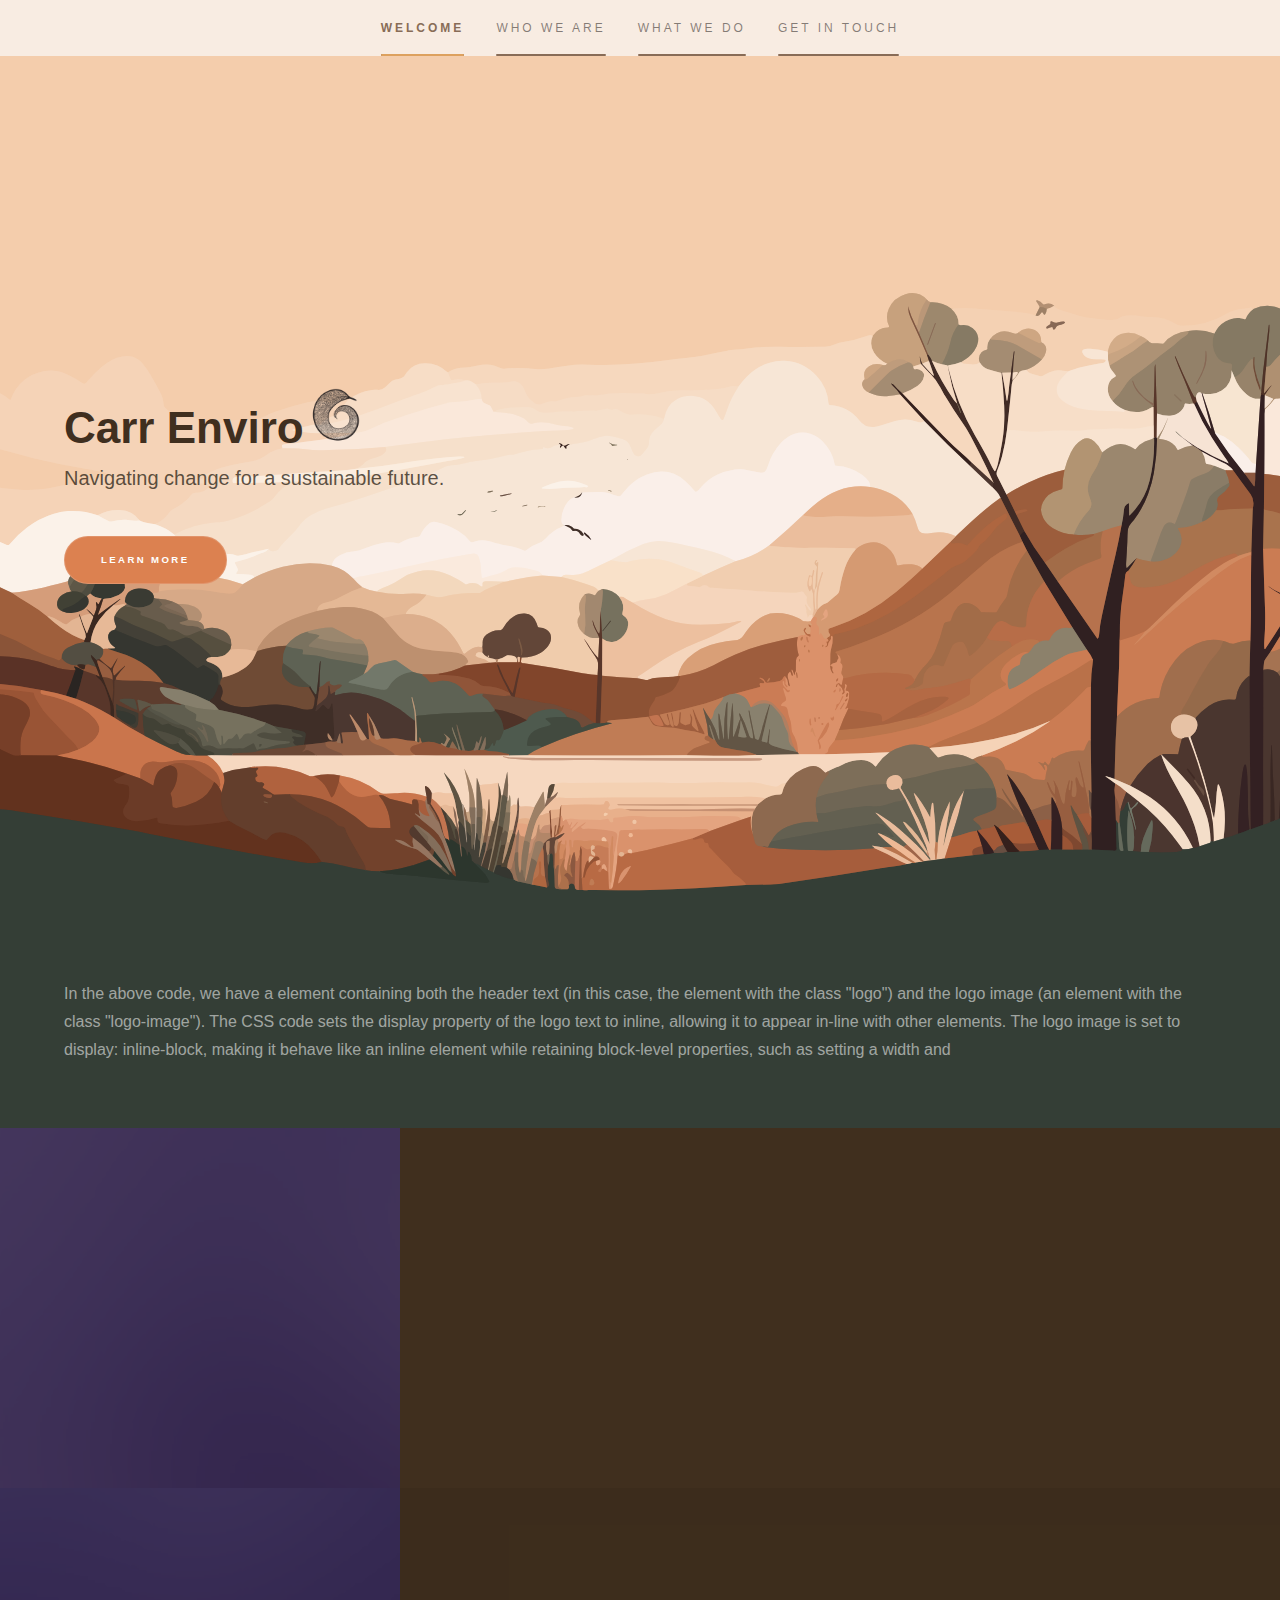
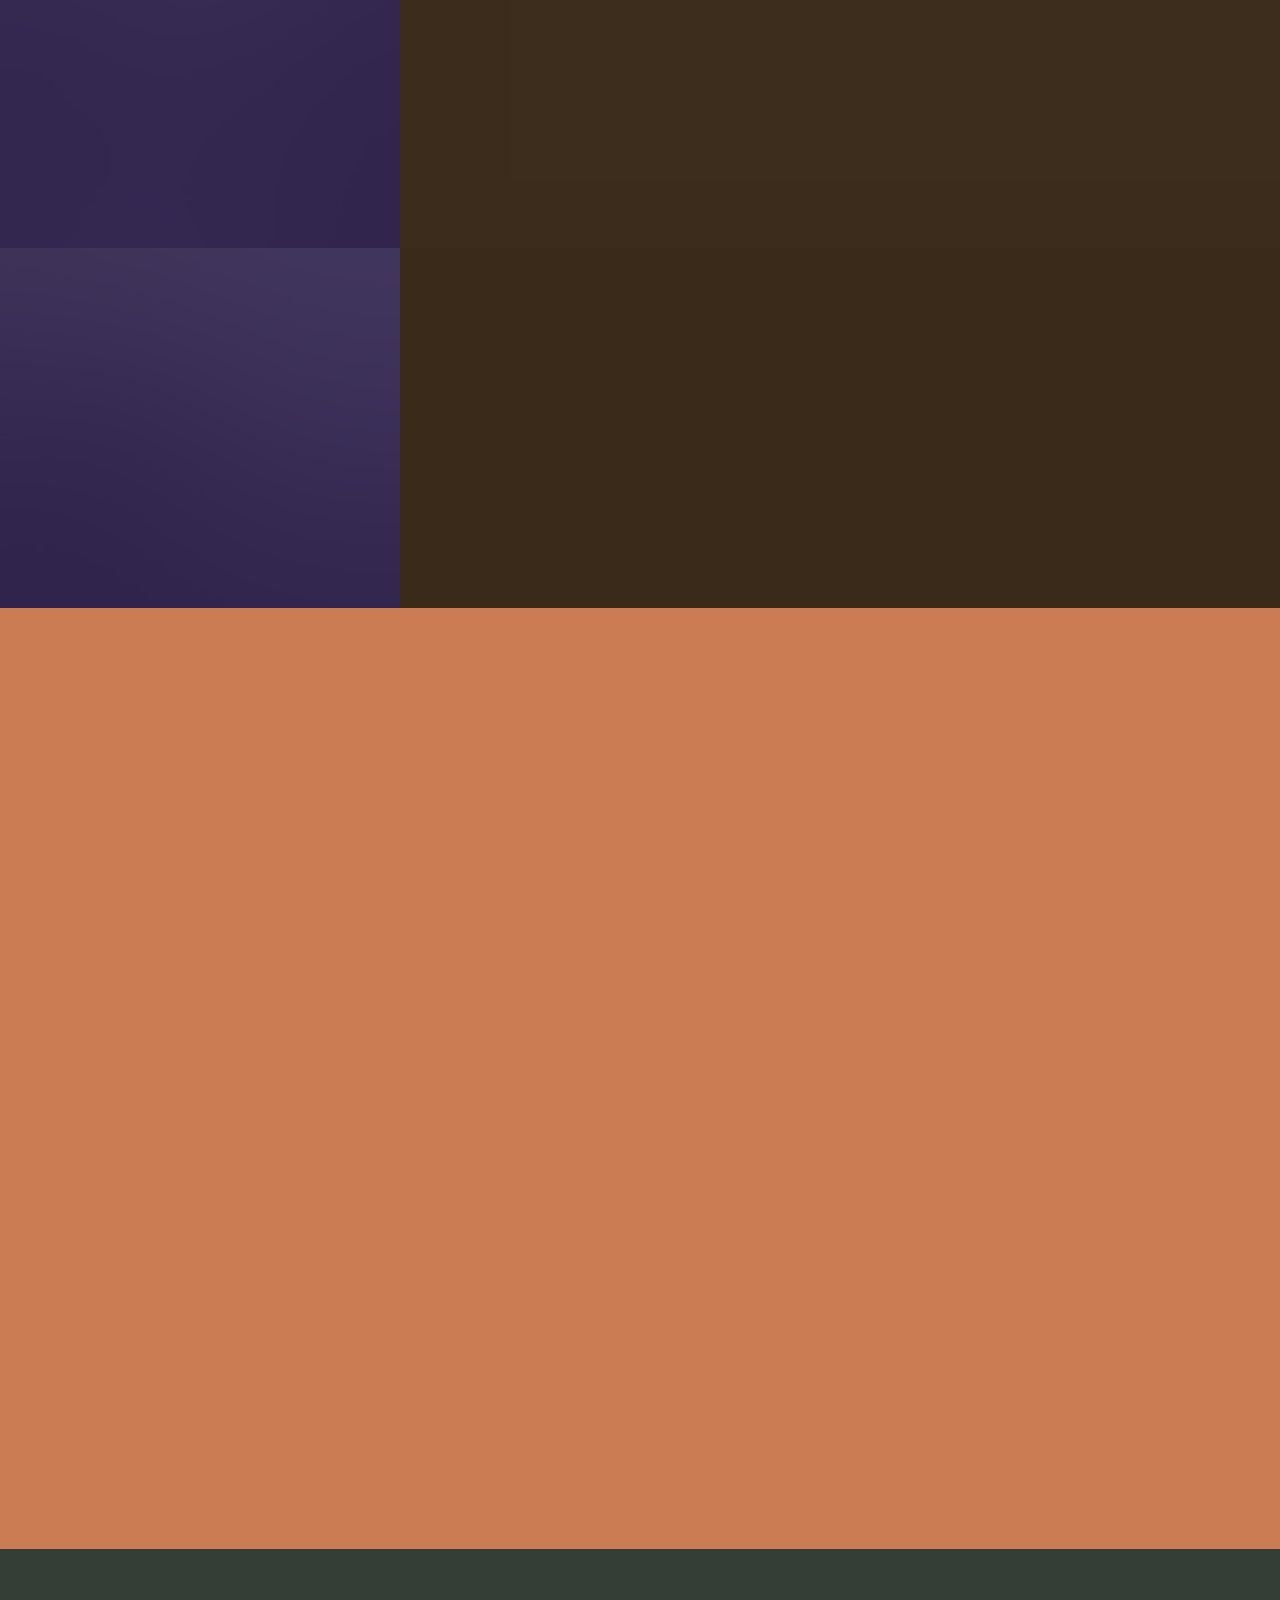
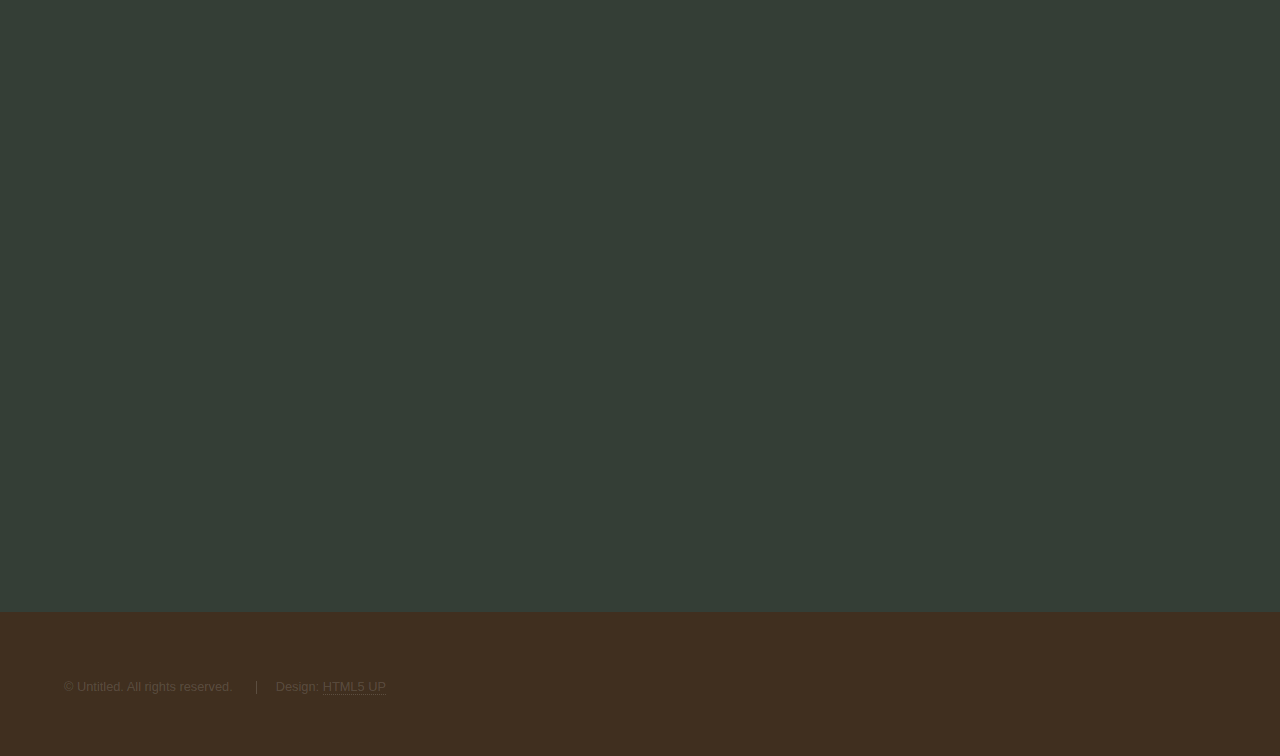
==== commit 7798bee0: "branding update" ====
--- a/index.html
+++ b/index.html
@@ -30,6 +30,23 @@
           </ul>
         </nav>
       </div>
+      <section id="sidefooter">
+        <p
+          style="
+            color: #402f1e;
+            padding-top: 2em;
+            justify-content: center;
+            text-align: center;
+            font-size: 0.75em;
+          "
+        >
+          Carr Enviro is deeply committed to honoring and respecting the
+          indigenous land upon which we operate. We recognize and value the rich
+          cultural heritage and ancestral connections that indigenous
+          communities have with the land.
+        </p>
+      </section>
+      <section id="sideicons"></section>
     </section>
 
     <!-- Wrapper -->
@@ -37,19 +54,34 @@
       <!-- Intro -->
       <section id="intro" class="wrapper style1 fullscreen fade-up">
         <div class="inner">
-          <h1>Carr Enviro</h1>
-          <p>
-            Just another fine responsive site template designed by
-            <a href="http://html5up.net">HTML5 UP</a><br />
-            and released for free under the
-            <a href="http://html5up.net/license">Creative Commons</a>.
-          </p>
+          <h1 class="introtext">Carr Enviro</h1>
+          <img
+            src="images\Carr Enviro Logo small.png"
+            class="intrologo"
+            style="width: 55px"
+          />
+          <p>Navigating change for a sustainable future.</p>
           <ul class="actions">
-            <li><a href="#one" class="button scrolly">Learn more</a></li>
+            <li>
+              <a href="#zero" class="button primary scrolly">Learn more</a>
+            </li>
           </ul>
         </div>
       </section>
-
+      <!-- zero -->
+      <section id="zero" class="wrapper style2-alt fade-up">
+        <div class="inner">
+          <p>
+            In the above code, we have a element containing both the header text
+            (in this case, the element with the class "logo") and the logo image
+            (an element with the class "logo-image"). The CSS code sets the
+            display property of the logo text to inline, allowing it to appear
+            in-line with other elements. The logo image is set to display:
+            inline-block, making it behave like an inline element while
+            retaining block-level properties, such as setting a width and
+          </p>
+        </div>
+      </section>
       <!-- One -->
       <section id="one" class="wrapper style2 spotlights">
         <section>
@@ -175,7 +207,7 @@
       </section>
 
       <!-- Three -->
-      <section id="three" class="wrapper style1 fade-up">
+      <section id="three" class="wrapper style2-alt fade-up">
         <div class="inner">
           <h2>Get in touch</h2>
           <p>
--- a/assets/css/main.css
+++ b/assets/css/main.css
@@ -1,6 +1,15 @@
 @import url(fontawesome-all.min.css);
+:root {
+  --dark-green: #343e36;
+  --dark-orange: #63321e;
+  --orange: #cc7c52;
+  --cream: #f4cdad;
+}
 
 /*
+#343e36
+
+
 	Carr Enviro by HTML5 UP
 	html5up.net | @ajlkn
 	Free for personal and commercial use under the CCA 3.0 license (html5up.net/license)
@@ -1958,7 +1967,7 @@
   -webkit-transition: border-color 0.2s ease;
   -ms-transition: border-color 0.2s ease;
   transition: border-color 0.2s ease;
-  background-color: transparent;
+  background-color: rgba(255, 255, 255, 0.192);
   border: solid 1px !important;
   border-color: rgba(255, 255, 255, 0.15) !important;
   border-radius: 3em;
@@ -2041,8 +2050,8 @@
 input[type="button"].primary,
 button.primary,
 .button.primary {
-  background-color: #ffffff;
-  color: #f8ece2 !important;
+  background-color: #dc8150;
+  color: #ffffff !important;
 }
 
 input[type="submit"].primary:after,
@@ -3315,7 +3324,7 @@
 }
 
 .wrapper > .inner {
-  padding: 5em 5em 3em 5em;
+  padding: 5em 5em 16em 5em;
   max-width: 100%;
   width: 75em;
 }
@@ -3361,11 +3370,11 @@
 }
 
 .wrapper.style2-alt {
-  background-color: #606c38;
+  background-color: var(--dark-green);
 }
 
 .wrapper.style3 {
-  background-color: #dda15e;
+  background-color: var(--orange);
 }
 
 .wrapper.style3-alt {
@@ -3566,7 +3575,7 @@
 /* Wrapper (main) */
 
 #sidebar + #wrapper {
-  margin-left: 18em;
+  margin-left: 24em;
 }
 
 @media screen and (max-width: 1280px) {
@@ -3589,7 +3598,7 @@
 /* Footer */
 
 #sidebar + #wrapper + #footer {
-  margin-left: 18em;
+  margin-left: 24em;
 }
 
 @media screen and (max-width: 1280px) {
@@ -3618,17 +3627,17 @@
 /* Sidebar */
 
 #sidebar {
-  padding: 2.5em 2.5em 0.5em 2.5em;
+  padding: 13em 2.5em 13em 2.5em;
   background: #f8ece2;
   cursor: default;
   height: 100vh;
   left: 0;
   overflow-x: hidden;
-  overflow-y: auto;
+  overflow-y: hidden;
   position: fixed;
   text-align: right;
   top: 0;
-  width: 18em;
+  width: 24em;
   z-index: 10000;
 }
 
@@ -3658,6 +3667,10 @@
   width: 100%;
 }
 
+#sidebar > .inner > .sidefooter p {
+  color: #402f1e;
+}
+
 body.is-ie #sidebar > .inner {
   height: 100%;
 }
@@ -3832,14 +3845,14 @@
   -ms-transition: color 0.2s ease;
   transition: color 0.2s ease;
   border: 0;
-  color: rgba(255, 255, 255, 0.35);
+  color: rgba(16, 11, 9, 0.5);
   display: block;
-  font-size: 0.6em;
-  font-weight: bold;
+  font-size: 0.75em;
+  font-weight: 100;
   letter-spacing: 0.25em;
   line-height: 1.75;
   outline: 0;
-  padding: 1.35em 0;
+  padding: 1.75em 0;
   position: relative;
   text-decoration: none;
   text-transform: uppercase;
@@ -3861,10 +3874,10 @@
 }
 
 #sidebar nav a:after {
-  background-image: -moz-linear-gradient(to right, #fefae0, #dda15e);
-  background-image: -webkit-linear-gradient(to right, #fefae0, #dda15e);
-  background-image: -ms-linear-gradient(to right, #fefae0, #dda15e);
-  background-image: linear-gradient(to right, #fefae0, #dda15e);
+  background-image: -moz-linear-gradient(to right, #b28867, #dda15e);
+  background-image: -webkit-linear-gradient(to right, #b28867, #dda15e);
+  background-image: -ms-linear-gradient(to right, #b28867, #dda15e);
+  background-image: linear-gradient(to right, #b28867, #dda15e);
   -moz-transition: max-width 0.2s ease;
   -webkit-transition: max-width 0.2s ease;
   -ms-transition: max-width 0.2s ease;
@@ -3873,11 +3886,12 @@
 }
 
 #sidebar nav a:hover {
-  color: rgba(255, 255, 255, 0.55);
+  color: rgba(235, 160, 86, 0.801);
 }
 
 #sidebar nav a.active {
-  color: #ffffff;
+  color: #886c57;
+  font-weight: 600;
 }
 
 #sidebar nav a.active:after {
@@ -3965,17 +3979,28 @@
 /* Intro */
 
 #intro {
-  background-attachment: fixed;
+  background-attachment: scroll;
   background-image: url("images/intro.svg");
   background-repeat: no-repeat;
-  right: 0;
+  background-size: cover;
+  background-position: center;
   /* margin-left: 18em; */
-  background-size: 100% 100%;
   z-index: 999;
+}
+#intro h1 {
+  color: #402f1f;
+}
+
+.introtext {
+  display: inline;
+}
+.intrologo {
+  display: inline-block;
 }
 
 #intro p {
   font-size: 1.25em;
+  color: rgba(42, 31, 20, 0.77);
 }
 
 @media screen and (max-width: 980px) {
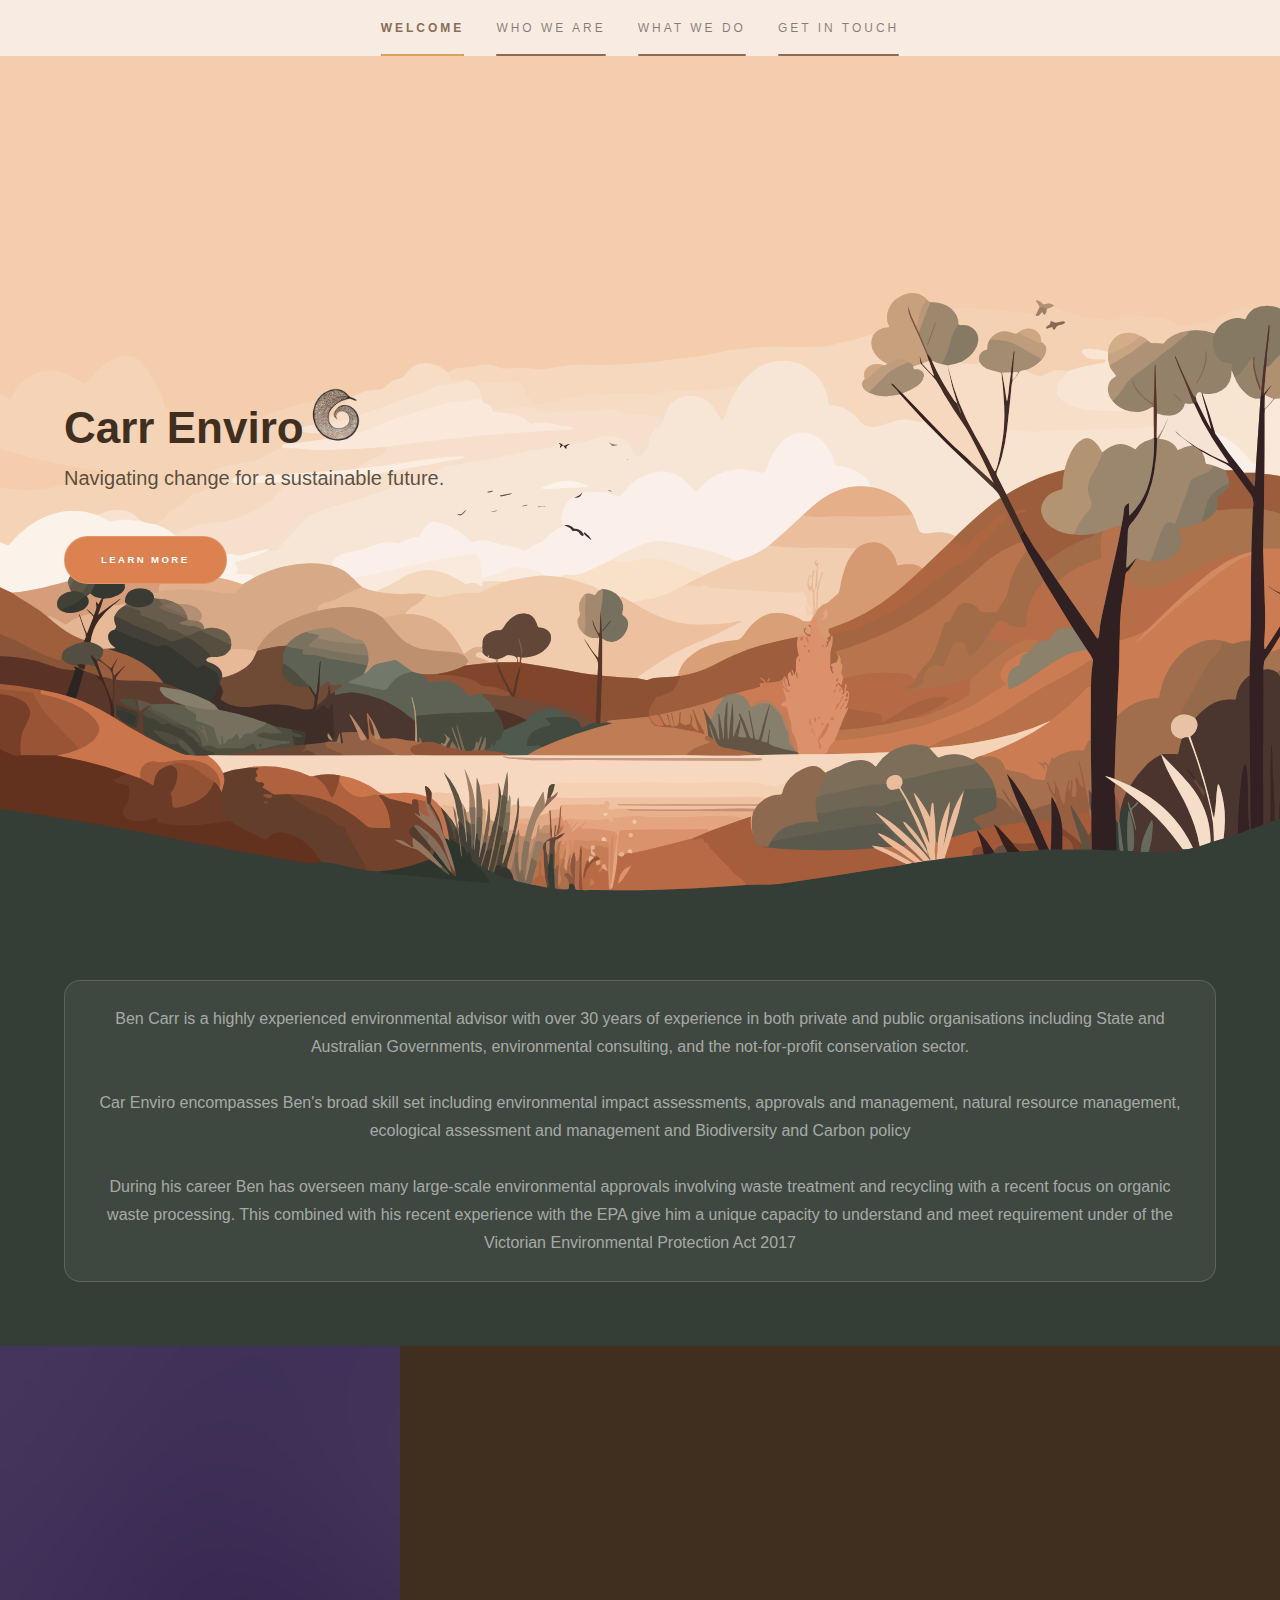
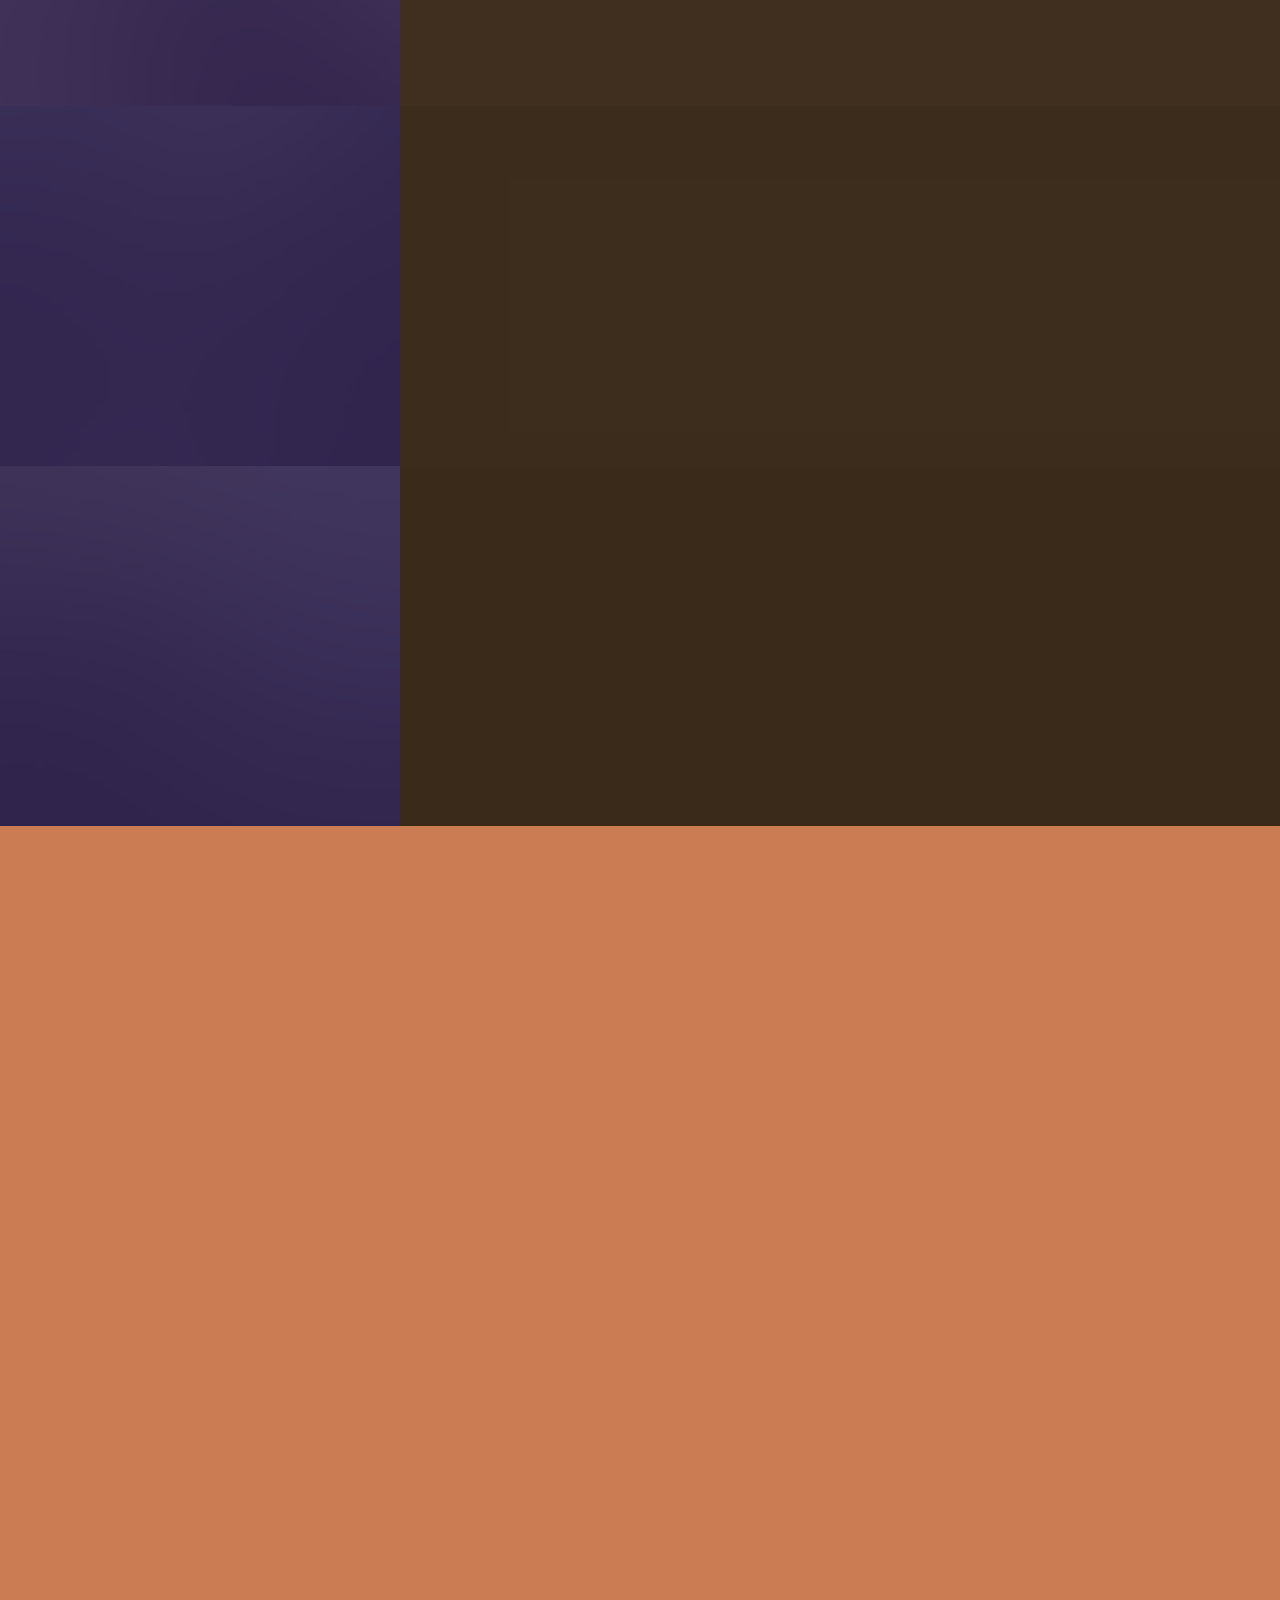
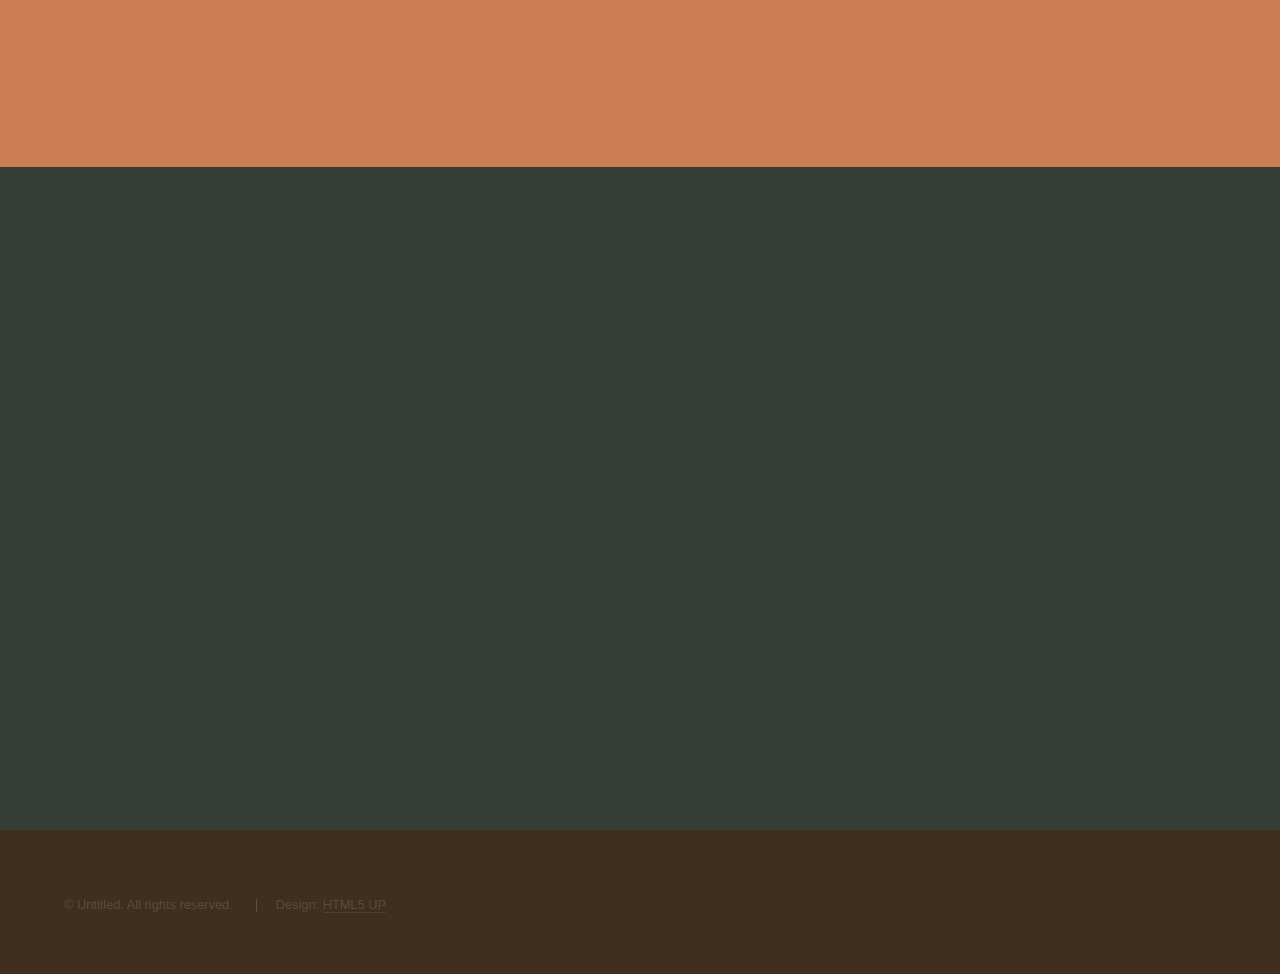
==== commit b3f61e48: "inner centering" ====
--- a/index.html
+++ b/index.html
@@ -70,15 +70,26 @@
       </section>
       <!-- zero -->
       <section id="zero" class="wrapper style2-alt fade-up">
-        <div class="inner">
-          <p>
-            In the above code, we have a element containing both the header text
-            (in this case, the element with the class "logo") and the logo image
-            (an element with the class "logo-image"). The CSS code sets the
-            display property of the logo text to inline, allowing it to appear
-            in-line with other elements. The logo image is set to display:
-            inline-block, making it behave like an inline element while
-            retaining block-level properties, such as setting a width and
+        <div class="inner container">
+          <p class="boxrounded">
+            Ben Carr is a highly experienced environmental advisor with over 30
+            years of experience in both private and public organisations
+            including State and Australian Governments, environmental
+            consulting, and the not-for-profit conservation sector. <br />
+            <br />
+
+            Car Enviro encompasses Ben's broad skill set including environmental
+            impact assessments, approvals and management, natural resource
+            management, ecological assessment and management and Biodiversity
+            and Carbon policy<br />
+            <br />
+
+            During his career Ben has overseen many large-scale environmental
+            approvals involving waste treatment and recycling with a recent
+            focus on organic waste processing. This combined with his recent
+            experience with the EPA give him a unique capacity to understand and
+            meet requirement under of the Victorian Environmental Protection Act
+            2017
           </p>
         </div>
       </section>
@@ -143,66 +154,68 @@
       <!-- Two -->
       <section id="two" class="wrapper style3 fade-up">
         <div class="inner">
-          <h2>What we do</h2>
-          <p>
-            Phasellus convallis elit id ullamcorper pulvinar. Duis aliquam
-            turpis mauris, eu ultricies erat malesuada quis. Aliquam dapibus,
-            lacus eget hendrerit bibendum, urna est aliquam sem, sit amet
-            imperdiet est velit quis lorem.
-          </p>
-          <div class="features">
-            <section>
-              <span class="icon solid major fa-code"></span>
-              <h3>Lorem ipsum amet</h3>
-              <p>
-                Phasellus convallis elit id ullam corper amet et pulvinar. Duis
-                aliquam turpis mauris, sed ultricies erat dapibus.
-              </p>
-            </section>
-            <section>
-              <span class="icon solid major fa-lock"></span>
-              <h3>Aliquam sed nullam</h3>
-              <p>
-                Phasellus convallis elit id ullam corper amet et pulvinar. Duis
-                aliquam turpis mauris, sed ultricies erat dapibus.
-              </p>
-            </section>
-            <section>
-              <span class="icon solid major fa-cog"></span>
-              <h3>Sed erat ullam corper</h3>
-              <p>
-                Phasellus convallis elit id ullam corper amet et pulvinar. Duis
-                aliquam turpis mauris, sed ultricies erat dapibus.
-              </p>
-            </section>
-            <section>
-              <span class="icon solid major fa-desktop"></span>
-              <h3>Veroeros quis lorem</h3>
-              <p>
-                Phasellus convallis elit id ullam corper amet et pulvinar. Duis
-                aliquam turpis mauris, sed ultricies erat dapibus.
-              </p>
-            </section>
-            <section>
-              <span class="icon solid major fa-link"></span>
-              <h3>Urna quis bibendum</h3>
-              <p>
-                Phasellus convallis elit id ullam corper amet et pulvinar. Duis
-                aliquam turpis mauris, sed ultricies erat dapibus.
-              </p>
-            </section>
-            <section>
-              <span class="icon major fa-gem"></span>
-              <h3>Aliquam urna dapibus</h3>
-              <p>
-                Phasellus convallis elit id ullam corper amet et pulvinar. Duis
-                aliquam turpis mauris, sed ultricies erat dapibus.
-              </p>
-            </section>
-          </div>
-          <ul class="actions">
-            <li><a href="generic.html" class="button">Learn more</a></li>
-          </ul>
+          <div class="container1">
+            <h2>What we do</h2>
+            <p>
+              Phasellus convallis elit id ullamcorper pulvinar. Duis aliquam
+              turpis mauris, eu ultricies erat malesuada quis. Aliquam dapibus,
+              lacus eget hendrerit bibendum, urna est aliquam sem, sit amet
+              imperdiet est velit quis lorem.
+            </p>
+            <div class="features">
+              <section>
+                <span class="icon solid major fa-code"></span>
+                <h3>Lorem ipsum amet</h3>
+                <p>
+                  Phasellus convallis elit id ullam corper amet et pulvinar.
+                  Duis aliquam turpis mauris, sed ultricies erat dapibus.
+                </p>
+              </section>
+              <section>
+                <span class="icon solid major fa-lock"></span>
+                <h3>Aliquam sed nullam</h3>
+                <p>
+                  Phasellus convallis elit id ullam corper amet et pulvinar.
+                  Duis aliquam turpis mauris, sed ultricies erat dapibus.
+                </p>
+              </section>
+              <section>
+                <span class="icon solid major fa-cog"></span>
+                <h3>Sed erat ullam corper</h3>
+                <p>
+                  Phasellus convallis elit id ullam corper amet et pulvinar.
+                  Duis aliquam turpis mauris, sed ultricies erat dapibus.
+                </p>
+              </section>
+              <section>
+                <span class="icon solid major fa-desktop"></span>
+                <h3>Veroeros quis lorem</h3>
+                <p>
+                  Phasellus convallis elit id ullam corper amet et pulvinar.
+                  Duis aliquam turpis mauris, sed ultricies erat dapibus.
+                </p>
+              </section>
+              <section>
+                <span class="icon solid major fa-link"></span>
+                <h3>Urna quis bibendum</h3>
+                <p>
+                  Phasellus convallis elit id ullam corper amet et pulvinar.
+                  Duis aliquam turpis mauris, sed ultricies erat dapibus.
+                </p>
+              </section>
+              <section>
+                <span class="icon major fa-gem"></span>
+                <h3>Aliquam urna dapibus</h3>
+                <p>
+                  Phasellus convallis elit id ullam corper amet et pulvinar.
+                  Duis aliquam turpis mauris, sed ultricies erat dapibus.
+                </p>
+              </section>
+            </div>
+            <ul class="actions">
+              <li><a href="generic.html" class="button">Learn more</a></li>
+            </ul>
+          </div>
         </div>
       </section>
 
--- a/assets/css/main.css
+++ b/assets/css/main.css
@@ -1939,7 +1939,13 @@
   margin-bottom: 2em;
   padding: 1.5em;
 }
-
+.boxrounded {
+  border-radius: 1em;
+  border: solid 1px rgba(255, 255, 255, 0.15);
+  margin-bottom: 2em;
+  padding: 1.5em;
+  background-color: rgba(255, 255, 255, 0.05);
+}
 .box > :last-child,
 .box > :last-child > :last-child,
 .box > :last-child > :last-child > :last-child {
@@ -3324,9 +3330,8 @@
 }
 
 .wrapper > .inner {
-  padding: 5em 5em 16em 5em;
+  padding: 5em 12em 16em 12em;
   max-width: 100%;
-  width: 75em;
 }
 
 @media screen and (max-width: 1680px) {
@@ -4020,3 +4025,15 @@
     background-attachment: scroll;
   }
 }
+/* About (zero) */
+
+#zero > .inner {
+  text-align: center;
+}
+
+.container {
+  display: flex;
+  justify-content: center;
+}
+
+.box;
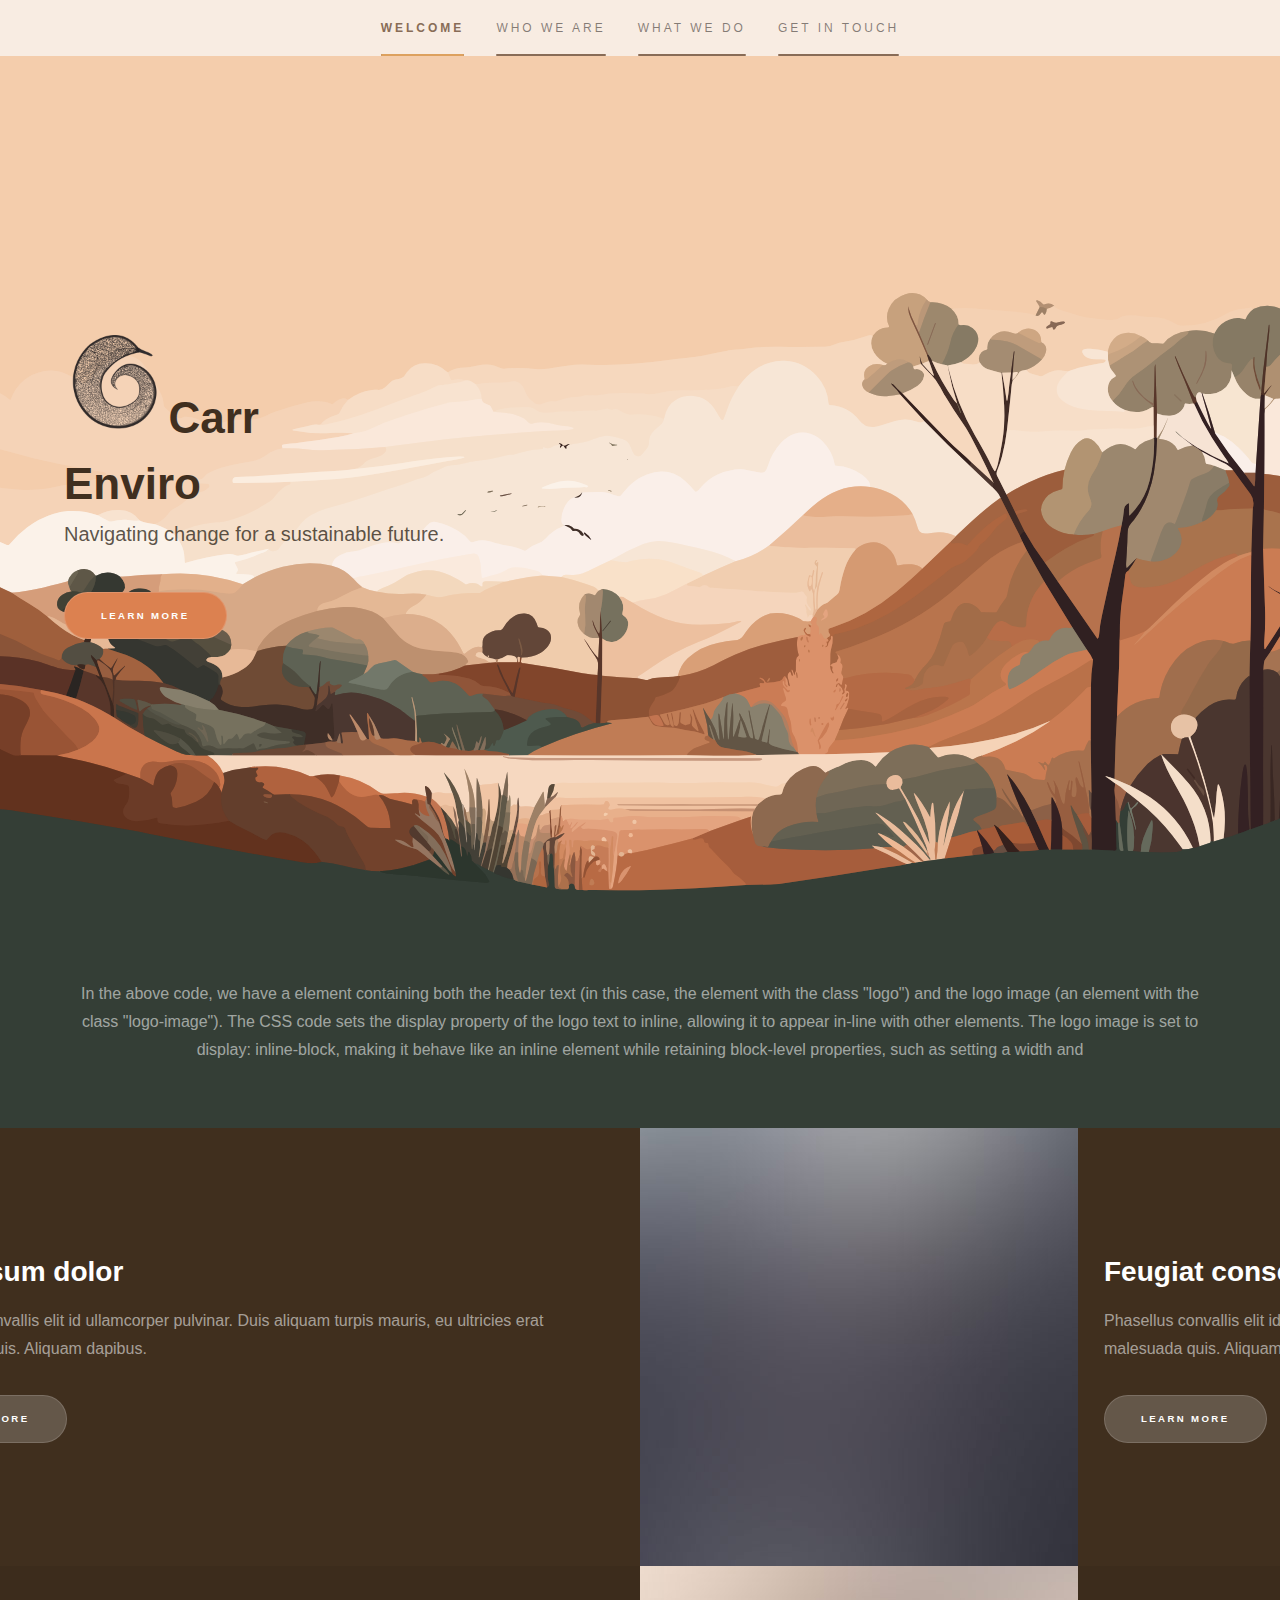
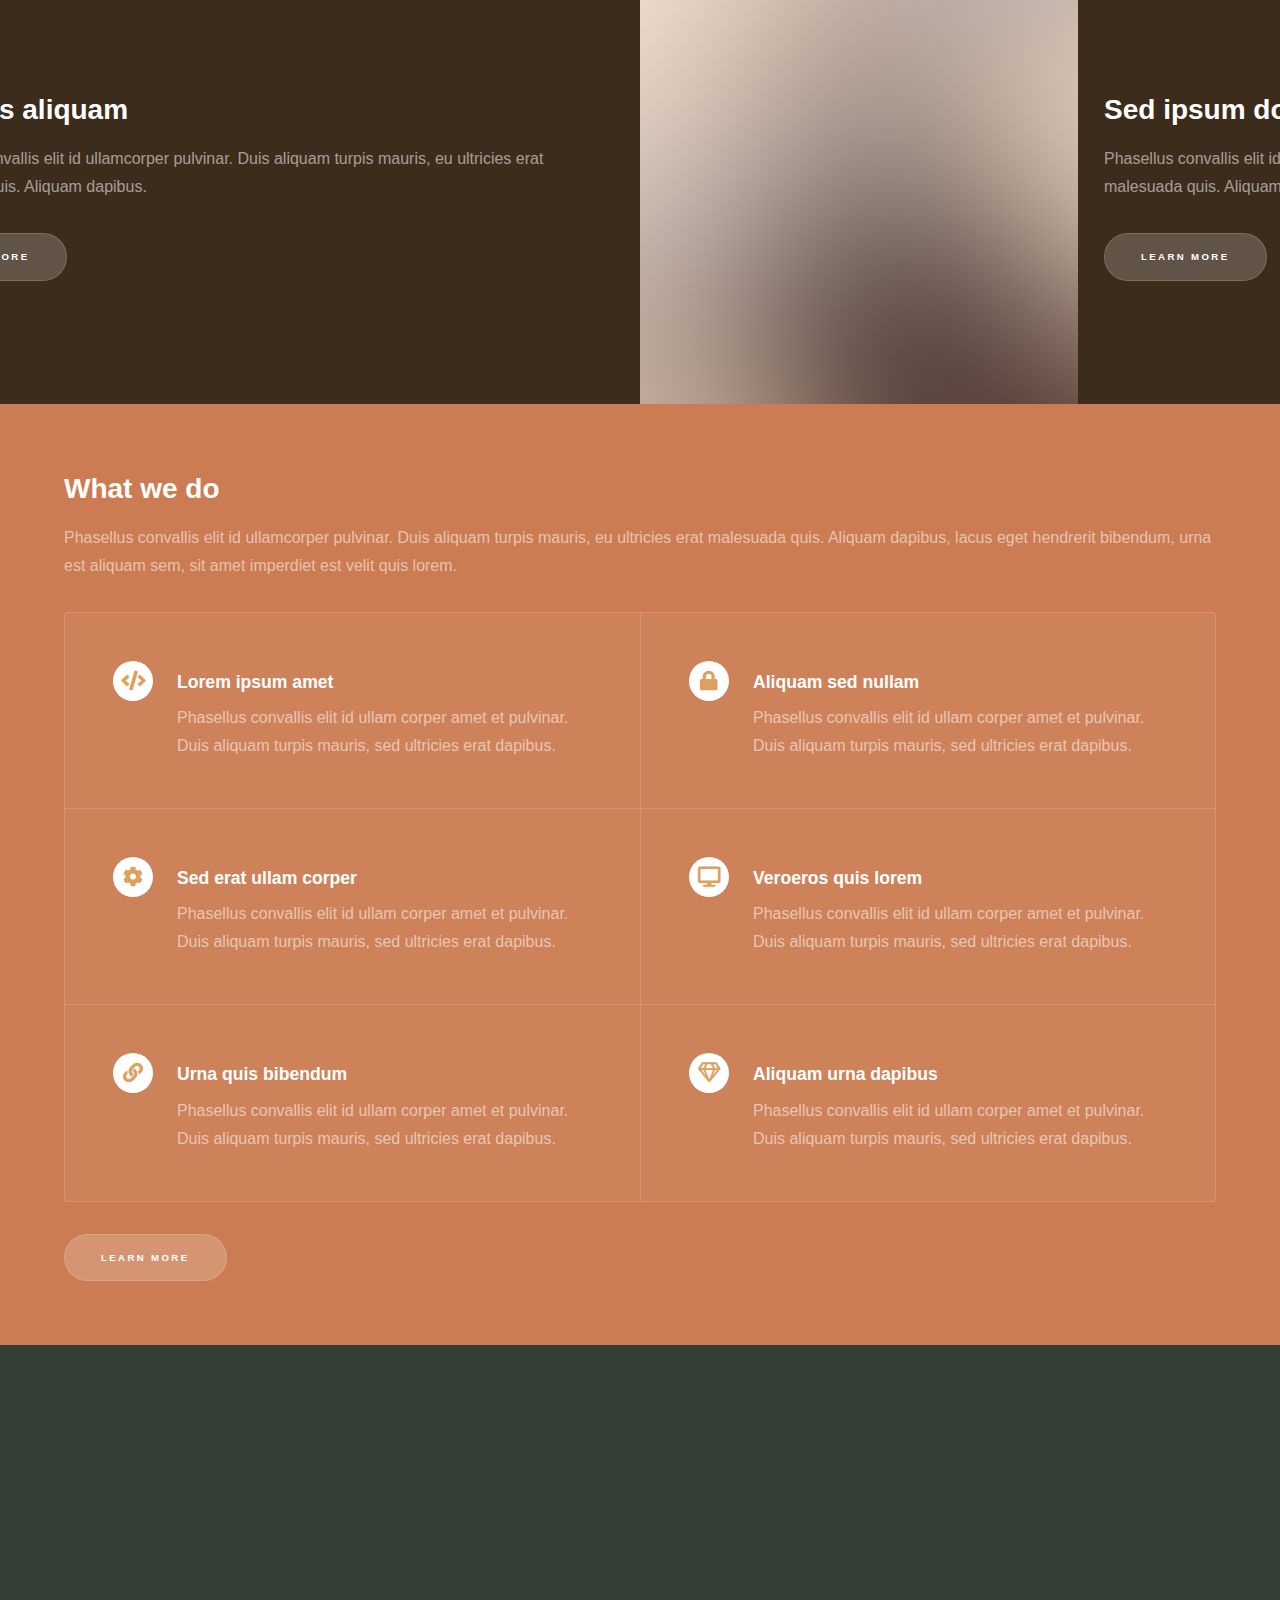
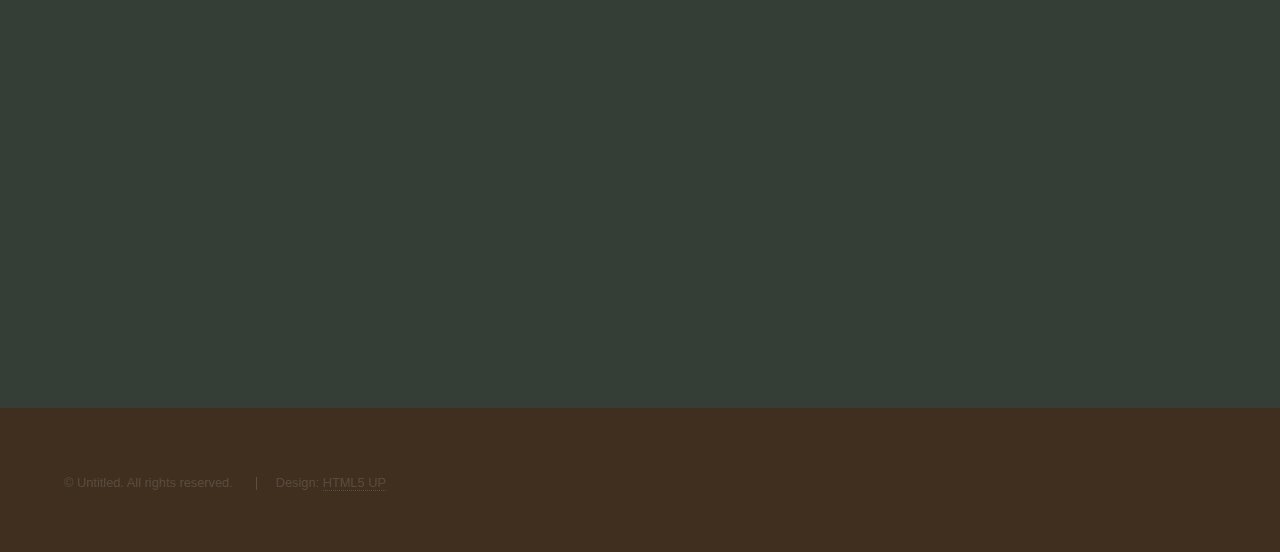
==== commit 009607dc: "column to main" ====
--- a/index.html
+++ b/index.html
@@ -30,7 +30,7 @@
           </ul>
         </nav>
       </div>
-      <section id="sidefooter">
+      <section id="sidefooter" class=>
         <p
           style="
             color: #402f1e;
@@ -45,6 +45,35 @@
           cultural heritage and ancestral connections that indigenous
           communities have with the land.
         </p>
+        <div class="Social">
+          <ul class="icons">
+            <li>
+              <a href="#" class="icon brands fa-twitter"
+                ><span class="label">Twitter</span></a
+              >
+            </li>
+            <li>
+              <a href="#" class="icon brands fa-facebook-f"
+                ><span class="label">Facebook</span></a
+              >
+            </li>
+            <li>
+              <a href="#" class="icon brands fa-github"
+                ><span class="label">GitHub</span></a
+              >
+            </li>
+            <li>
+              <a href="#" class="icon brands fa-instagram"
+                ><span class="label">Instagram</span></a
+              >
+            </li>
+            <li>
+              <a href="#" class="icon brands fa-linkedin-in"
+                ><span class="label">LinkedIn</span></a
+              >
+            </li>
+          </ul>
+        </div>
       </section>
       <section id="sideicons"></section>
     </section>
@@ -54,12 +83,12 @@
       <!-- Intro -->
       <section id="intro" class="wrapper style1 fullscreen fade-up">
         <div class="inner">
-          <h1 class="introtext">Carr Enviro</h1>
           <img
             src="images\Carr Enviro Logo small.png"
             class="intrologo"
-            style="width: 55px"
+            style="width: 100px"
           />
+          <h1 class="introtext">Carr<br />Enviro</h1>
           <p>Navigating change for a sustainable future.</p>
           <ul class="actions">
             <li>
@@ -70,152 +99,179 @@
       </section>
       <!-- zero -->
       <section id="zero" class="wrapper style2-alt fade-up">
-        <div class="inner container">
-          <p class="boxrounded">
-            Ben Carr is a highly experienced environmental advisor with over 30
-            years of experience in both private and public organisations
-            including State and Australian Governments, environmental
-            consulting, and the not-for-profit conservation sector. <br />
-            <br />
-
-            Car Enviro encompasses Ben's broad skill set including environmental
-            impact assessments, approvals and management, natural resource
-            management, ecological assessment and management and Biodiversity
-            and Carbon policy<br />
-            <br />
-
-            During his career Ben has overseen many large-scale environmental
-            approvals involving waste treatment and recycling with a recent
-            focus on organic waste processing. This combined with his recent
-            experience with the EPA give him a unique capacity to understand and
-            meet requirement under of the Victorian Environmental Protection Act
-            2017
+        <div class="inner">
+          <p>
+            In the above code, we have a element containing both the header text
+            (in this case, the element with the class "logo") and the logo image
+            (an element with the class "logo-image"). The CSS code sets the
+            display property of the logo text to inline, allowing it to appear
+            in-line with other elements. The logo image is set to display:
+            inline-block, making it behave like an inline element while
+            retaining block-level properties, such as setting a width and
           </p>
         </div>
       </section>
       <!-- One -->
-      <section id="one" class="wrapper style2 spotlights">
-        <section>
-          <a href="#" class="image"
-            ><img src="images/pic01.jpg" alt="" data-position="center center"
-          /></a>
-          <div class="content">
-            <div class="inner">
-              <h2>Sed ipsum dolor</h2>
-              <p>
-                Phasellus convallis elit id ullamcorper pulvinar. Duis aliquam
-                turpis mauris, eu ultricies erat malesuada quis. Aliquam
-                dapibus.
-              </p>
-              <ul class="actions">
-                <li><a href="generic.html" class="button">Learn more</a></li>
-              </ul>
-            </div>
-          </div>
-        </section>
-        <section>
-          <a href="#" class="image"
-            ><img src="images/pic02.jpg" alt="" data-position="top center"
-          /></a>
-          <div class="content">
-            <div class="inner">
-              <h2>Feugiat consequat</h2>
-              <p>
-                Phasellus convallis elit id ullamcorper pulvinar. Duis aliquam
-                turpis mauris, eu ultricies erat malesuada quis. Aliquam
-                dapibus.
-              </p>
-              <ul class="actions">
-                <li><a href="generic.html" class="button">Learn more</a></li>
-              </ul>
-            </div>
-          </div>
-        </section>
-        <section>
-          <a href="#" class="image"
-            ><img src="images/pic03.jpg" alt="" data-position="25% 25%"
-          /></a>
-          <div class="content">
-            <div class="inner">
-              <h2>Ultricies aliquam</h2>
-              <p>
-                Phasellus convallis elit id ullamcorper pulvinar. Duis aliquam
-                turpis mauris, eu ultricies erat malesuada quis. Aliquam
-                dapibus.
-              </p>
-              <ul class="actions">
-                <li><a href="generic.html" class="button">Learn more</a></li>
-              </ul>
-            </div>
-          </div>
-        </section>
-      </section>
+      <div class="container">
+        <div class="column">
+          <section id="one" class="wrapper style2 spotlights">
+            <section>
+              <a href="#" class="image"
+                ><img
+                  src="images/pic01.jpg"
+                  alt=""
+                  data-position="center center"
+              /></a>
+              <div class="content">
+                <div class="inner">
+                  <h2>Sed ipsum dolor</h2>
+                  <p>
+                    Phasellus convallis elit id ullamcorper pulvinar. Duis
+                    aliquam turpis mauris, eu ultricies erat malesuada quis.
+                    Aliquam dapibus.
+                  </p>
+                  <ul class="actions">
+                    <li>
+                      <a href="generic.html" class="button">Learn more</a>
+                    </li>
+                  </ul>
+                </div>
+              </div>
+            </section>
+            <section>
+              <a href="#" class="image"
+                ><img src="images/pic03.jpg" alt="" data-position="25% 25%"
+              /></a>
+              <div class="content">
+                <div class="inner">
+                  <h2>Ultricies aliquam</h2>
+                  <p>
+                    Phasellus convallis elit id ullamcorper pulvinar. Duis
+                    aliquam turpis mauris, eu ultricies erat malesuada quis.
+                    Aliquam dapibus.
+                  </p>
+                  <ul class="actions">
+                    <li>
+                      <a href="generic.html" class="button">Learn more</a>
+                    </li>
+                  </ul>
+                </div>
+              </div>
+            </section>
+          </section>
+        </div>
+        <div class="column">
+          <section id="two" class="wrapper style2 spotlights">
+            <section>
+              <a href="#" class="image"
+                ><img src="images/pic02.jpg" alt="" data-position="top center"
+              /></a>
+              <div class="content">
+                <div class="inner">
+                  <h2>Feugiat consequat</h2>
+                  <p>
+                    Phasellus convallis elit id ullamcorper pulvinar. Duis
+                    aliquam turpis mauris, eu ultricies erat malesuada quis.
+                    Aliquam dapibus.
+                  </p>
+                  <ul class="actions">
+                    <li>
+                      <a href="generic.html" class="button">Learn more</a>
+                    </li>
+                  </ul>
+                </div>
+              </div>
+            </section>
+            <section>
+              <a href="#" class="image"
+                ><img
+                  src="images/pic01.jpg"
+                  alt=""
+                  data-position="center center"
+              /></a>
+              <div class="content">
+                <div class="inner">
+                  <h2>Sed ipsum dolor</h2>
+                  <p>
+                    Phasellus convallis elit id ullamcorper pulvinar. Duis
+                    aliquam turpis mauris, eu ultricies erat malesuada quis.
+                    Aliquam dapibus.
+                  </p>
+                  <ul class="actions">
+                    <li>
+                      <a href="generic.html" class="button">Learn more</a>
+                    </li>
+                  </ul>
+                </div>
+              </div>
+            </section>
+          </section>
+        </div>
+      </div>
 
       <!-- Two -->
       <section id="two" class="wrapper style3 fade-up">
         <div class="inner">
-          <div class="container1">
-            <h2>What we do</h2>
-            <p>
-              Phasellus convallis elit id ullamcorper pulvinar. Duis aliquam
-              turpis mauris, eu ultricies erat malesuada quis. Aliquam dapibus,
-              lacus eget hendrerit bibendum, urna est aliquam sem, sit amet
-              imperdiet est velit quis lorem.
-            </p>
-            <div class="features">
-              <section>
-                <span class="icon solid major fa-code"></span>
-                <h3>Lorem ipsum amet</h3>
-                <p>
-                  Phasellus convallis elit id ullam corper amet et pulvinar.
-                  Duis aliquam turpis mauris, sed ultricies erat dapibus.
-                </p>
-              </section>
-              <section>
-                <span class="icon solid major fa-lock"></span>
-                <h3>Aliquam sed nullam</h3>
-                <p>
-                  Phasellus convallis elit id ullam corper amet et pulvinar.
-                  Duis aliquam turpis mauris, sed ultricies erat dapibus.
-                </p>
-              </section>
-              <section>
-                <span class="icon solid major fa-cog"></span>
-                <h3>Sed erat ullam corper</h3>
-                <p>
-                  Phasellus convallis elit id ullam corper amet et pulvinar.
-                  Duis aliquam turpis mauris, sed ultricies erat dapibus.
-                </p>
-              </section>
-              <section>
-                <span class="icon solid major fa-desktop"></span>
-                <h3>Veroeros quis lorem</h3>
-                <p>
-                  Phasellus convallis elit id ullam corper amet et pulvinar.
-                  Duis aliquam turpis mauris, sed ultricies erat dapibus.
-                </p>
-              </section>
-              <section>
-                <span class="icon solid major fa-link"></span>
-                <h3>Urna quis bibendum</h3>
-                <p>
-                  Phasellus convallis elit id ullam corper amet et pulvinar.
-                  Duis aliquam turpis mauris, sed ultricies erat dapibus.
-                </p>
-              </section>
-              <section>
-                <span class="icon major fa-gem"></span>
-                <h3>Aliquam urna dapibus</h3>
-                <p>
-                  Phasellus convallis elit id ullam corper amet et pulvinar.
-                  Duis aliquam turpis mauris, sed ultricies erat dapibus.
-                </p>
-              </section>
-            </div>
-            <ul class="actions">
-              <li><a href="generic.html" class="button">Learn more</a></li>
-            </ul>
+          <h2>What we do</h2>
+          <p>
+            Phasellus convallis elit id ullamcorper pulvinar. Duis aliquam
+            turpis mauris, eu ultricies erat malesuada quis. Aliquam dapibus,
+            lacus eget hendrerit bibendum, urna est aliquam sem, sit amet
+            imperdiet est velit quis lorem.
+          </p>
+          <div class="features">
+            <section>
+              <span class="icon solid major fa-code"></span>
+              <h3>Lorem ipsum amet</h3>
+              <p>
+                Phasellus convallis elit id ullam corper amet et pulvinar. Duis
+                aliquam turpis mauris, sed ultricies erat dapibus.
+              </p>
+            </section>
+            <section>
+              <span class="icon solid major fa-lock"></span>
+              <h3>Aliquam sed nullam</h3>
+              <p>
+                Phasellus convallis elit id ullam corper amet et pulvinar. Duis
+                aliquam turpis mauris, sed ultricies erat dapibus.
+              </p>
+            </section>
+            <section>
+              <span class="icon solid major fa-cog"></span>
+              <h3>Sed erat ullam corper</h3>
+              <p>
+                Phasellus convallis elit id ullam corper amet et pulvinar. Duis
+                aliquam turpis mauris, sed ultricies erat dapibus.
+              </p>
+            </section>
+            <section>
+              <span class="icon solid major fa-desktop"></span>
+              <h3>Veroeros quis lorem</h3>
+              <p>
+                Phasellus convallis elit id ullam corper amet et pulvinar. Duis
+                aliquam turpis mauris, sed ultricies erat dapibus.
+              </p>
+            </section>
+            <section>
+              <span class="icon solid major fa-link"></span>
+              <h3>Urna quis bibendum</h3>
+              <p>
+                Phasellus convallis elit id ullam corper amet et pulvinar. Duis
+                aliquam turpis mauris, sed ultricies erat dapibus.
+              </p>
+            </section>
+            <section>
+              <span class="icon major fa-gem"></span>
+              <h3>Aliquam urna dapibus</h3>
+              <p>
+                Phasellus convallis elit id ullam corper amet et pulvinar. Duis
+                aliquam turpis mauris, sed ultricies erat dapibus.
+              </p>
+            </section>
           </div>
+          <ul class="actions">
+            <li><a href="generic.html" class="button">Learn more</a></li>
+          </ul>
         </div>
       </section>
 
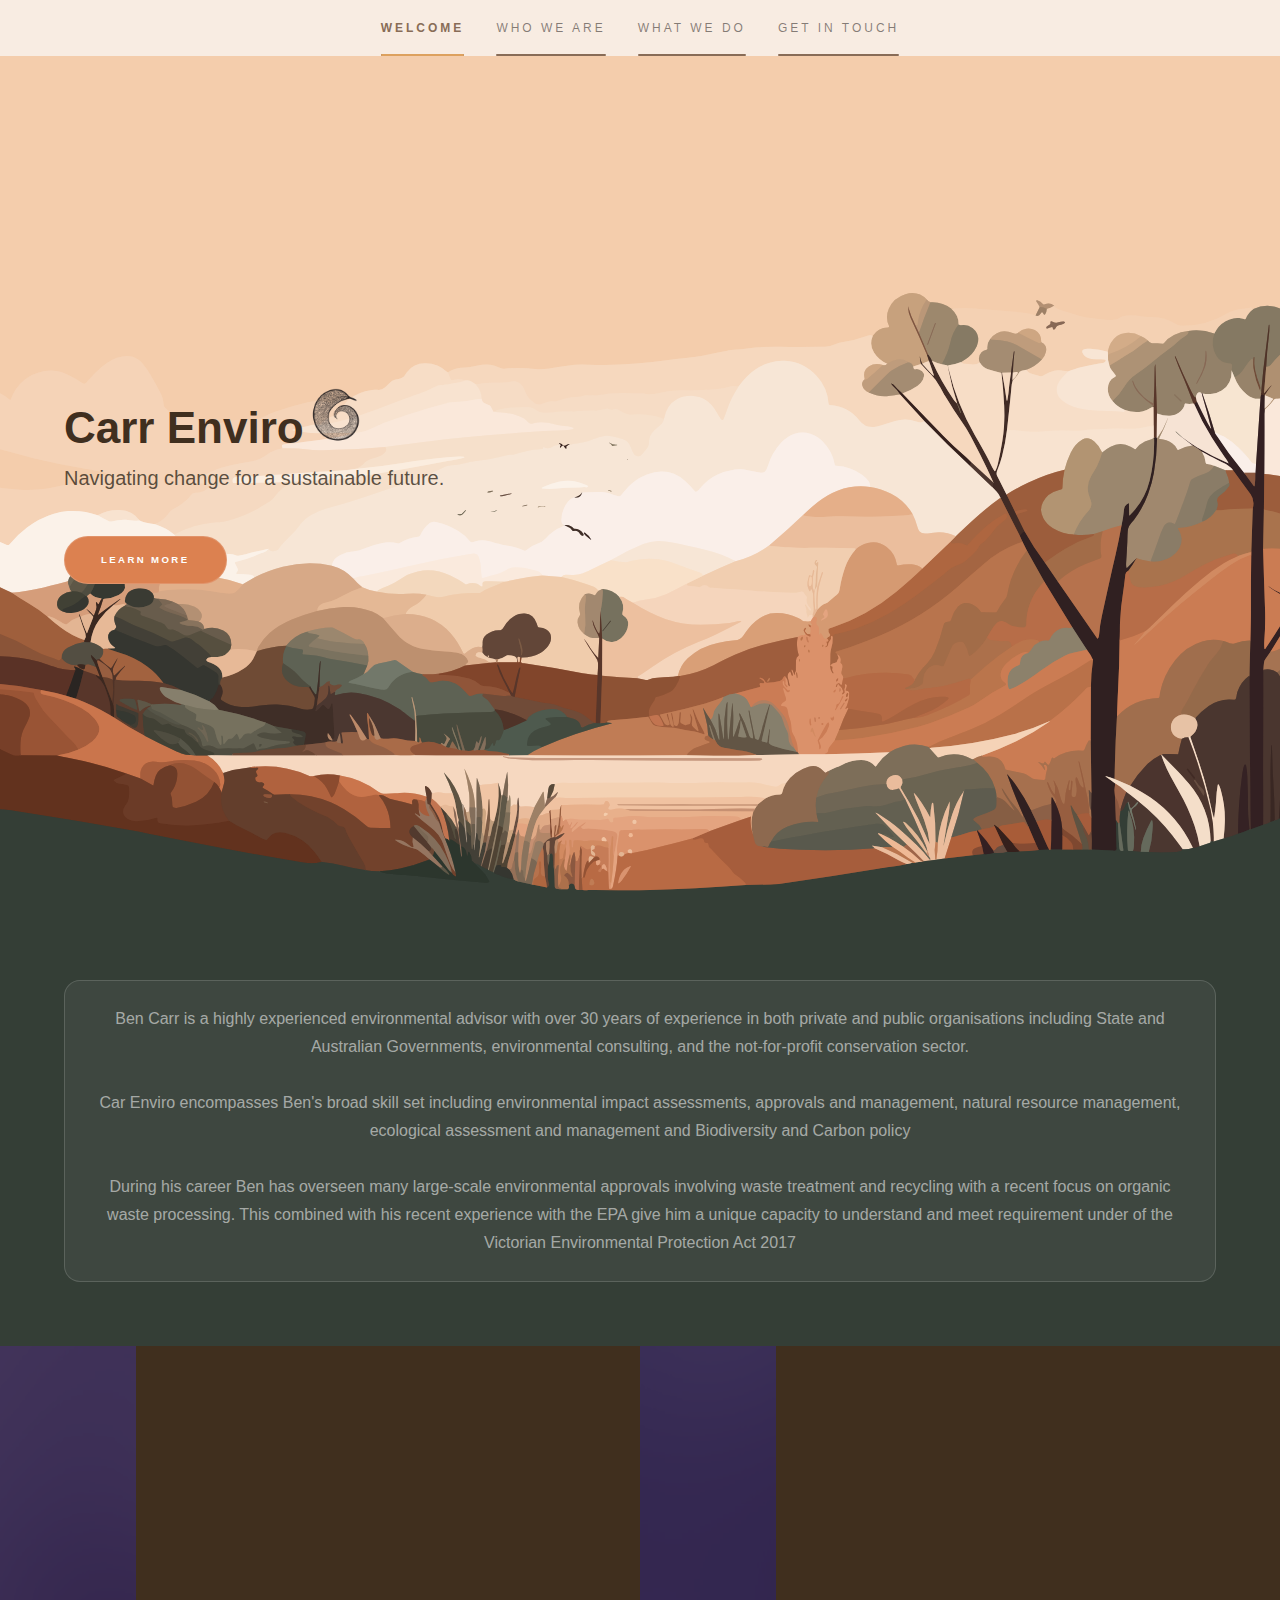
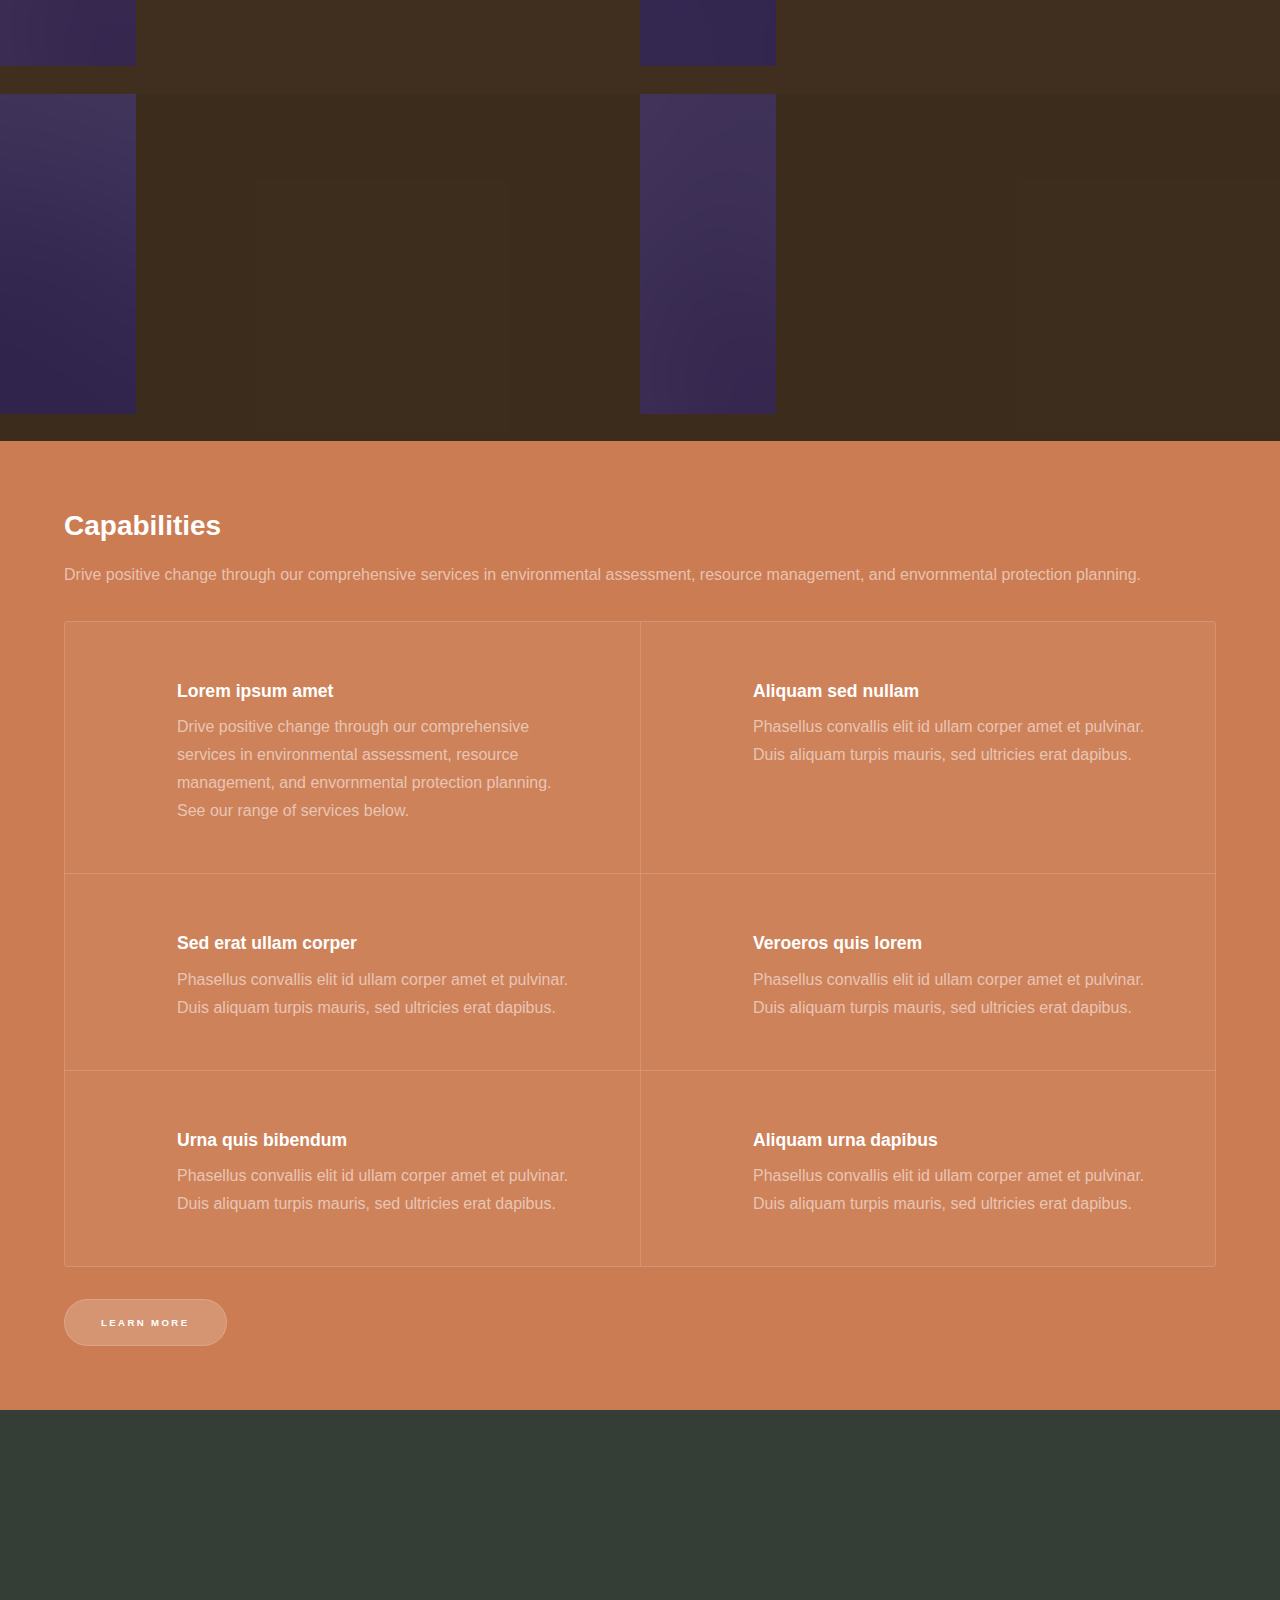
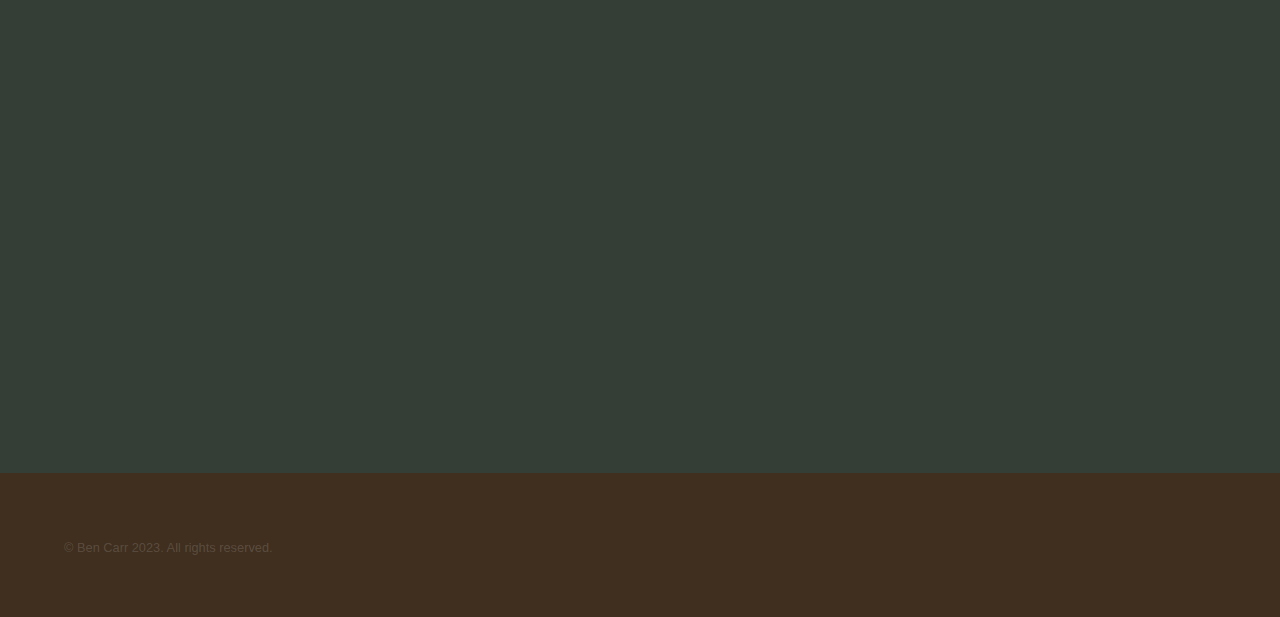
==== commit 13ff74de: "update" ====
--- a/index.html
+++ b/index.html
@@ -30,7 +30,8 @@
           </ul>
         </nav>
       </div>
-      <section id="sidefooter" class=>
+      <section id="sidefooter" class="wrapper fade-up">
+        <div class="sideinner">
         <p
           style="
             color: #402f1e;
@@ -45,34 +46,6 @@
           cultural heritage and ancestral connections that indigenous
           communities have with the land.
         </p>
-        <div class="Social">
-          <ul class="icons">
-            <li>
-              <a href="#" class="icon brands fa-twitter"
-                ><span class="label">Twitter</span></a
-              >
-            </li>
-            <li>
-              <a href="#" class="icon brands fa-facebook-f"
-                ><span class="label">Facebook</span></a
-              >
-            </li>
-            <li>
-              <a href="#" class="icon brands fa-github"
-                ><span class="label">GitHub</span></a
-              >
-            </li>
-            <li>
-              <a href="#" class="icon brands fa-instagram"
-                ><span class="label">Instagram</span></a
-              >
-            </li>
-            <li>
-              <a href="#" class="icon brands fa-linkedin-in"
-                ><span class="label">LinkedIn</span></a
-              >
-            </li>
-          </ul>
         </div>
       </section>
       <section id="sideicons"></section>
@@ -83,12 +56,12 @@
       <!-- Intro -->
       <section id="intro" class="wrapper style1 fullscreen fade-up">
         <div class="inner">
+          <h1 class="introtext">Carr Enviro</h1>
           <img
             src="images\Carr Enviro Logo small.png"
             class="intrologo"
-            style="width: 100px"
+            style="width: 55px"
           />
-          <h1 class="introtext">Carr<br />Enviro</h1>
           <p>Navigating change for a sustainable future.</p>
           <ul class="actions">
             <li>
@@ -99,20 +72,31 @@
       </section>
       <!-- zero -->
       <section id="zero" class="wrapper style2-alt fade-up">
-        <div class="inner">
-          <p>
-            In the above code, we have a element containing both the header text
-            (in this case, the element with the class "logo") and the logo image
-            (an element with the class "logo-image"). The CSS code sets the
-            display property of the logo text to inline, allowing it to appear
-            in-line with other elements. The logo image is set to display:
-            inline-block, making it behave like an inline element while
-            retaining block-level properties, such as setting a width and
+        <div class="inner container">
+          <p class="boxrounded">
+            Ben Carr is a highly experienced environmental advisor with over 30
+            years of experience in both private and public organisations
+            including State and Australian Governments, environmental
+            consulting, and the not-for-profit conservation sector. <br />
+            <br />
+
+            Car Enviro encompasses Ben's broad skill set including environmental
+            impact assessments, approvals and management, natural resource
+            management, ecological assessment and management and Biodiversity
+            and Carbon policy<br />
+            <br />
+
+            During his career Ben has overseen many large-scale environmental
+            approvals involving waste treatment and recycling with a recent
+            focus on organic waste processing. This combined with his recent
+            experience with the EPA give him a unique capacity to understand and
+            meet requirement under of the Victorian Environmental Protection Act
+            2017
           </p>
         </div>
       </section>
       <!-- One -->
-      <div class="container">
+      <div class="container wrapper inner">
         <div class="column">
           <section id="one" class="wrapper style2 spotlights">
             <section>
@@ -212,66 +196,65 @@
       <!-- Two -->
       <section id="two" class="wrapper style3 fade-up">
         <div class="inner">
-          <h2>What we do</h2>
-          <p>
-            Phasellus convallis elit id ullamcorper pulvinar. Duis aliquam
-            turpis mauris, eu ultricies erat malesuada quis. Aliquam dapibus,
-            lacus eget hendrerit bibendum, urna est aliquam sem, sit amet
-            imperdiet est velit quis lorem.
-          </p>
-          <div class="features">
-            <section>
-              <span class="icon solid major fa-code"></span>
-              <h3>Lorem ipsum amet</h3>
-              <p>
-                Phasellus convallis elit id ullam corper amet et pulvinar. Duis
-                aliquam turpis mauris, sed ultricies erat dapibus.
-              </p>
-            </section>
-            <section>
-              <span class="icon solid major fa-lock"></span>
-              <h3>Aliquam sed nullam</h3>
-              <p>
-                Phasellus convallis elit id ullam corper amet et pulvinar. Duis
-                aliquam turpis mauris, sed ultricies erat dapibus.
-              </p>
-            </section>
-            <section>
-              <span class="icon solid major fa-cog"></span>
-              <h3>Sed erat ullam corper</h3>
-              <p>
-                Phasellus convallis elit id ullam corper amet et pulvinar. Duis
-                aliquam turpis mauris, sed ultricies erat dapibus.
-              </p>
-            </section>
-            <section>
-              <span class="icon solid major fa-desktop"></span>
-              <h3>Veroeros quis lorem</h3>
-              <p>
-                Phasellus convallis elit id ullam corper amet et pulvinar. Duis
-                aliquam turpis mauris, sed ultricies erat dapibus.
-              </p>
-            </section>
-            <section>
-              <span class="icon solid major fa-link"></span>
-              <h3>Urna quis bibendum</h3>
-              <p>
-                Phasellus convallis elit id ullam corper amet et pulvinar. Duis
-                aliquam turpis mauris, sed ultricies erat dapibus.
-              </p>
-            </section>
-            <section>
-              <span class="icon major fa-gem"></span>
-              <h3>Aliquam urna dapibus</h3>
-              <p>
-                Phasellus convallis elit id ullam corper amet et pulvinar. Duis
-                aliquam turpis mauris, sed ultricies erat dapibus.
-              </p>
-            </section>
+          <div class="container1">
+            <h2>Capabilities</h2>
+            <p>
+              Drive positive change through our comprehensive services in environmental assessment, resource management, and envornmental protection planning.<br>
+            </p>
+            <div class="features">
+              <section>
+                <span class="icon solid major fa-code"></span>
+                <h3>Lorem ipsum amet</h3>
+                <p>
+                  Drive positive change through our comprehensive services in environmental assessment, resource management, and envornmental protection planning.<br>
+                  See our range of services below.
+                </p>
+              </section>
+              <section>
+                <span class="icon solid major fa-lock"></span>
+                <h3>Aliquam sed nullam</h3>
+                <p>
+                  Phasellus convallis elit id ullam corper amet et pulvinar.
+                  Duis aliquam turpis mauris, sed ultricies erat dapibus.
+                </p>
+              </section>
+              <section>
+                <span class="icon solid major fa-cog"></span>
+                <h3>Sed erat ullam corper</h3>
+                <p>
+                  Phasellus convallis elit id ullam corper amet et pulvinar.
+                  Duis aliquam turpis mauris, sed ultricies erat dapibus.
+                </p>
+              </section>
+              <section>
+                <span class="icon solid major fa-desktop"></span>
+                <h3>Veroeros quis lorem</h3>
+                <p>
+                  Phasellus convallis elit id ullam corper amet et pulvinar.
+                  Duis aliquam turpis mauris, sed ultricies erat dapibus.
+                </p>
+              </section>
+              <section>
+                <span class="icon solid major fa-link"></span>
+                <h3>Urna quis bibendum</h3>
+                <p>
+                  Phasellus convallis elit id ullam corper amet et pulvinar.
+                  Duis aliquam turpis mauris, sed ultricies erat dapibus.
+                </p>
+              </section>
+              <section>
+                <span class="icon major fa-gem"></span>
+                <h3>Aliquam urna dapibus</h3>
+                <p>
+                  Phasellus convallis elit id ullam corper amet et pulvinar.
+                  Duis aliquam turpis mauris, sed ultricies erat dapibus.
+                </p>
+              </section>
+            </div>
+            <ul class="actions">
+              <li><a href="generic.html" class="button">Learn more</a></li>
+            </ul>
           </div>
-          <ul class="actions">
-            <li><a href="generic.html" class="button">Learn more</a></li>
-          </ul>
         </div>
       </section>
 
@@ -280,10 +263,7 @@
         <div class="inner">
           <h2>Get in touch</h2>
           <p>
-            Phasellus convallis elit id ullamcorper pulvinar. Duis aliquam
-            turpis mauris, eu ultricies erat malesuada quis. Aliquam dapibus,
-            lacus eget hendrerit bibendum, urna est aliquam sem, sit amet
-            imperdiet est velit quis lorem.
+            Get in contact today to disuss how we can help your team acheive environmental compliance and strive towards <br> a greener future.
           </p>
           <div class="split style1">
             <section>
@@ -312,18 +292,18 @@
                 <li>
                   <h3>Address</h3>
                   <span
-                    >12345 Somewhere Road #654<br />
-                    Nashville, TN 00000-0000<br />
-                    USA</span
+                    >Kew East, 3102<br />
+                    Melbourne,<br />
+                    Australia</span
                   >
                 </li>
                 <li>
                   <h3>Email</h3>
-                  <a href="#">user@untitled.tld</a>
+                  <a href="#">Ben@bcarr.com.au</a>
                 </li>
                 <li>
                   <h3>Phone</h3>
-                  <span>(000) 000-0000</span>
+                  <span>0431 515 030</span>
                 </li>
                 <li>
                   <h3>Social</h3>
@@ -333,20 +313,6 @@
                         ><span class="label">Twitter</span></a
                       >
                     </li>
-                    <li>
-                      <a href="#" class="icon brands fa-facebook-f"
-                        ><span class="label">Facebook</span></a
-                      >
-                    </li>
-                    <li>
-                      <a href="#" class="icon brands fa-github"
-                        ><span class="label">GitHub</span></a
-                      >
-                    </li>
-                    <li>
-                      <a href="#" class="icon brands fa-instagram"
-                        ><span class="label">Instagram</span></a
-                      >
                     </li>
                     <li>
                       <a href="#" class="icon brands fa-linkedin-in"
@@ -366,8 +332,7 @@
     <footer id="footer" class="wrapper style1-alt">
       <div class="inner">
         <ul class="menu">
-          <li>&copy; Untitled. All rights reserved.</li>
-          <li>Design: <a href="http://html5up.net">HTML5 UP</a></li>
+          <li>&copy; Ben Carr 2023. All rights reserved.</li>
         </ul>
       </div>
     </footer>
--- a/assets/css/main.css
+++ b/assets/css/main.css
@@ -3117,6 +3117,24 @@
 
 /* Spotlights */
 
+.container {
+  display: -moz-flex;
+  display: -webkit-flex;
+  display: -ms-flex;
+  display: flex;
+}
+
+.column {
+  flex: 1 1 50%;
+  display: -webkit-flex;
+  display: -ms-flex;
+  display: flex;
+  -moz-flex-direction: row;
+  -webkit-flex-direction: row;
+  -ms-flex-direction: row;
+  flex-direction: row;
+}
+
 .spotlights > section {
   display: -moz-flex;
   display: -webkit-flex;
@@ -3126,7 +3144,7 @@
   -webkit-flex-direction: row;
   -ms-flex-direction: row;
   flex-direction: row;
-  min-height: 22.5em;
+  /* min-height: 22.5em; */
 }
 
 body.is-ie .spotlights > section {
@@ -3139,7 +3157,8 @@
   border-radius: 0;
   display: block;
   position: relative;
-  width: 25em;
+  width: 20em;
+  height: 20em;
 }
 
 .spotlights > section > .image img {
@@ -3164,7 +3183,7 @@
 }
 
 .spotlights > section > .content {
-  padding: 4em 5em 2em 5em;
+  padding: 2em 3em 2em 3em;
   display: -moz-flex;
   display: -webkit-flex;
   display: -ms-flex;
@@ -3177,7 +3196,6 @@
   -webkit-justify-content: center;
   -ms-justify-content: center;
   justify-content: center;
-  width: 50em;
   -ms-flex: 1;
 }
 
@@ -3330,7 +3348,7 @@
 }
 
 .wrapper > .inner {
-  padding: 5em 12em 16em 12em;
+  padding: 4em 12em 4em 12em;
   max-width: 100%;
 }
 
@@ -3428,6 +3446,18 @@
 }
 
 .wrapper.fade-up > .inner {
+  -moz-transform: translateY(0);
+  -webkit-transform: translateY(0);
+  -ms-transform: translateY(0);
+  transform: translateY(0);
+  -moz-transition: opacity 1s ease, -moz-transform 1s ease;
+  -webkit-transition: opacity 1s ease, -webkit-transform 1s ease;
+  -ms-transition: opacity 1s ease, -ms-transform 1s ease;
+  transition: opacity 1s ease, transform 1s ease;
+  opacity: 1;
+}
+
+.wrapper.fade-up > .sideinner {
   -moz-transform: translateY(0);
   -webkit-transform: translateY(0);
   -ms-transform: translateY(0);
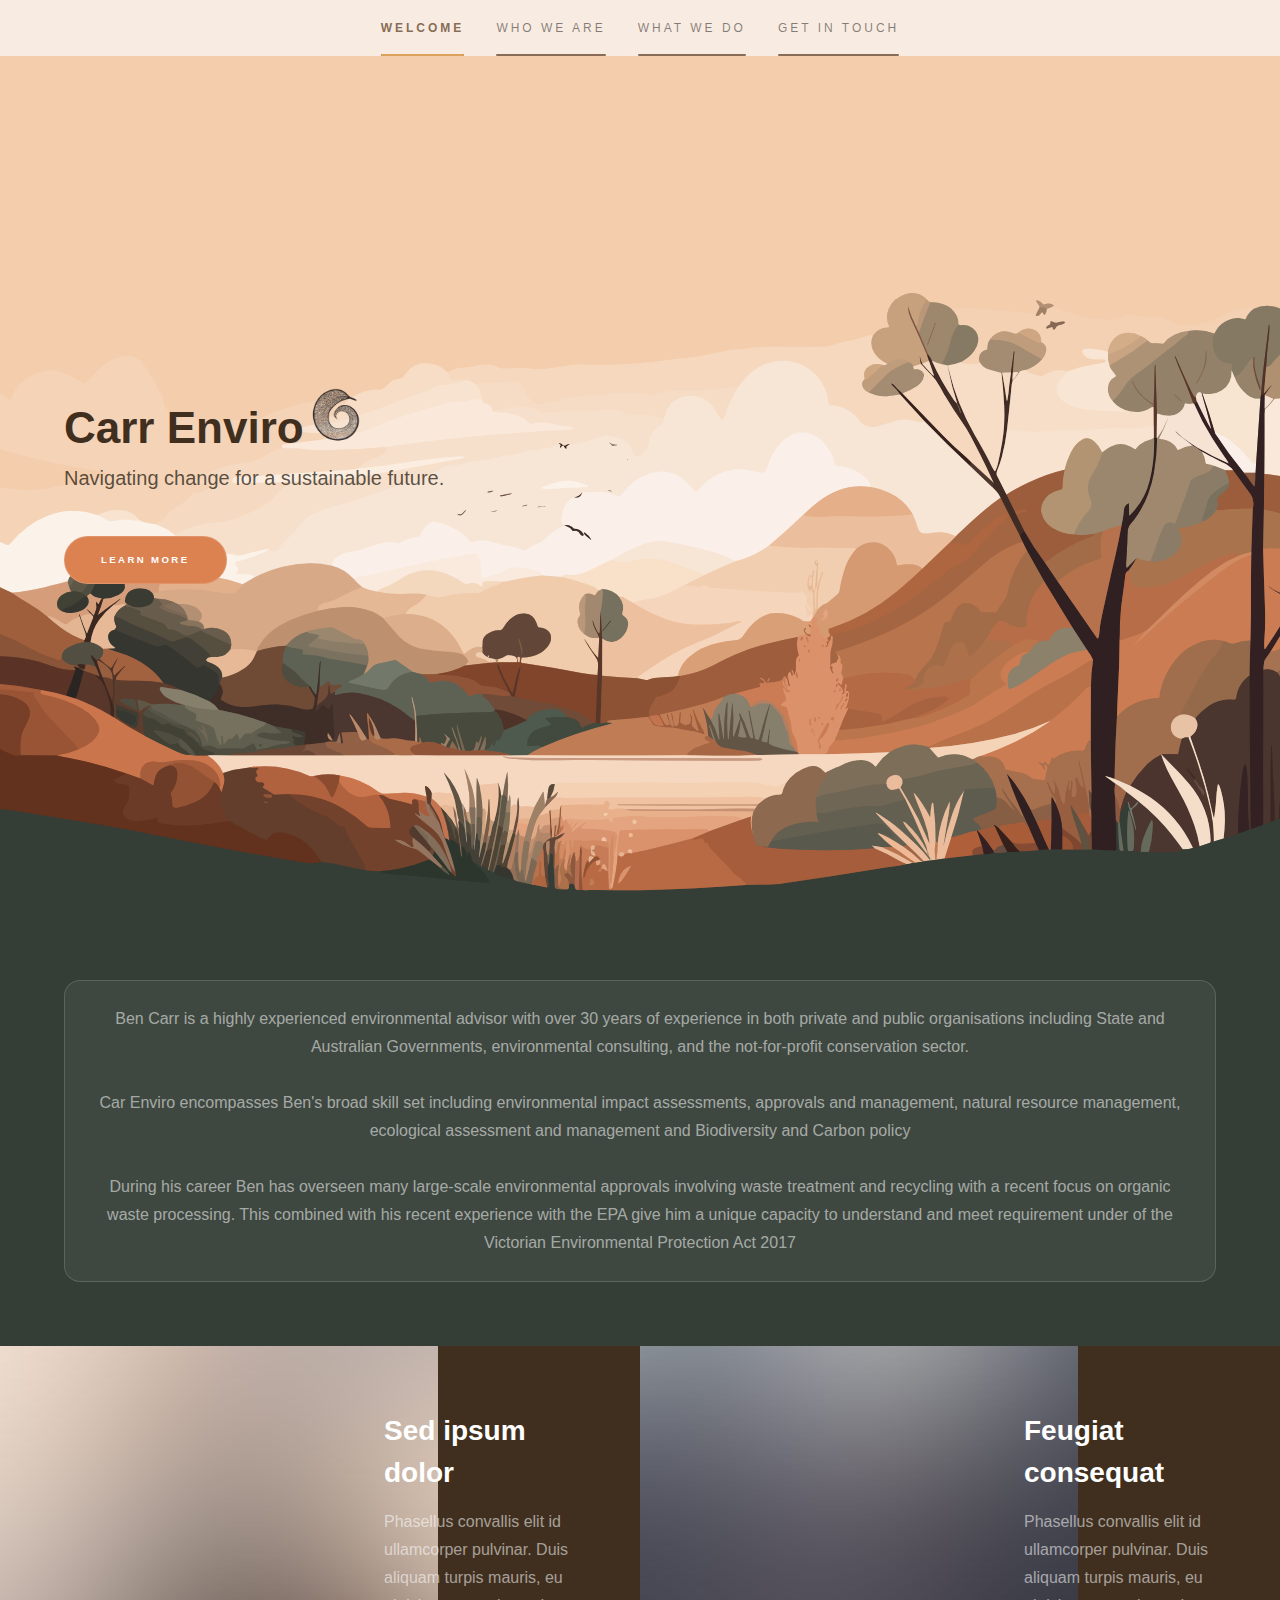
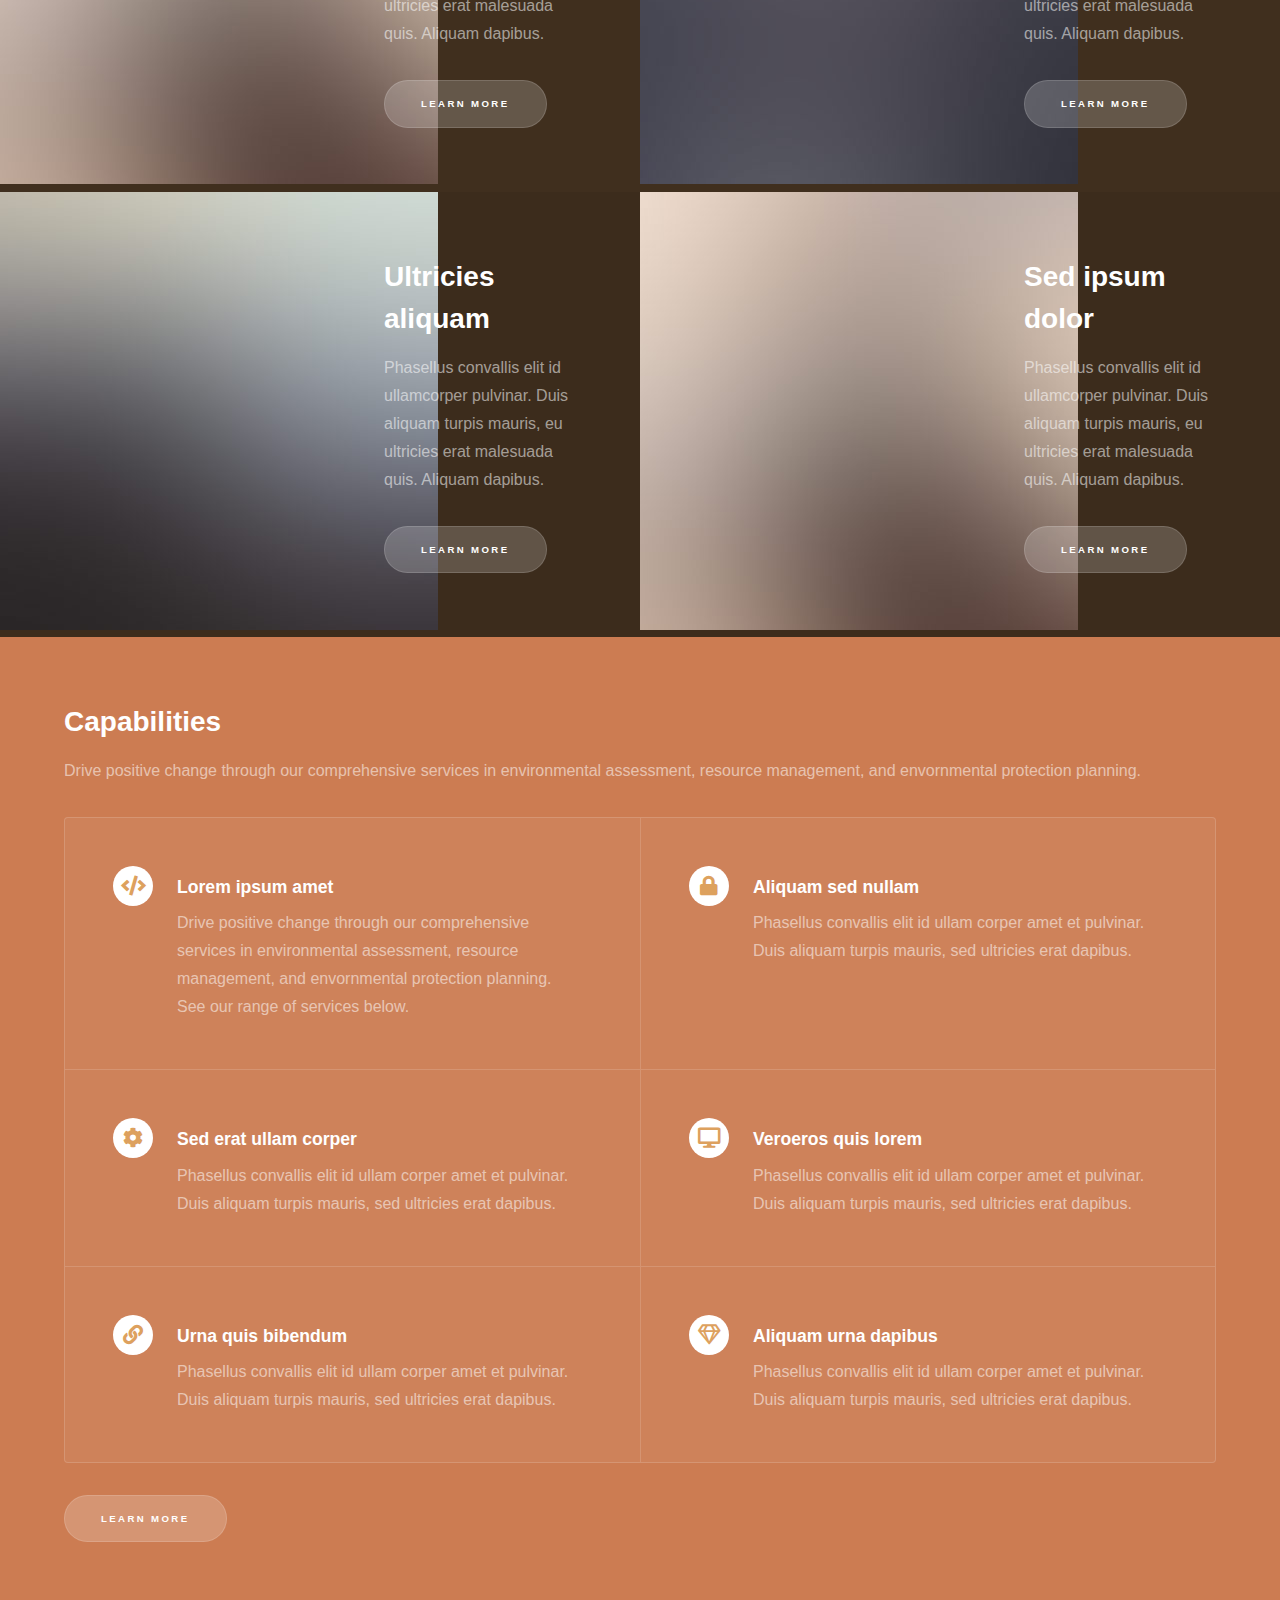
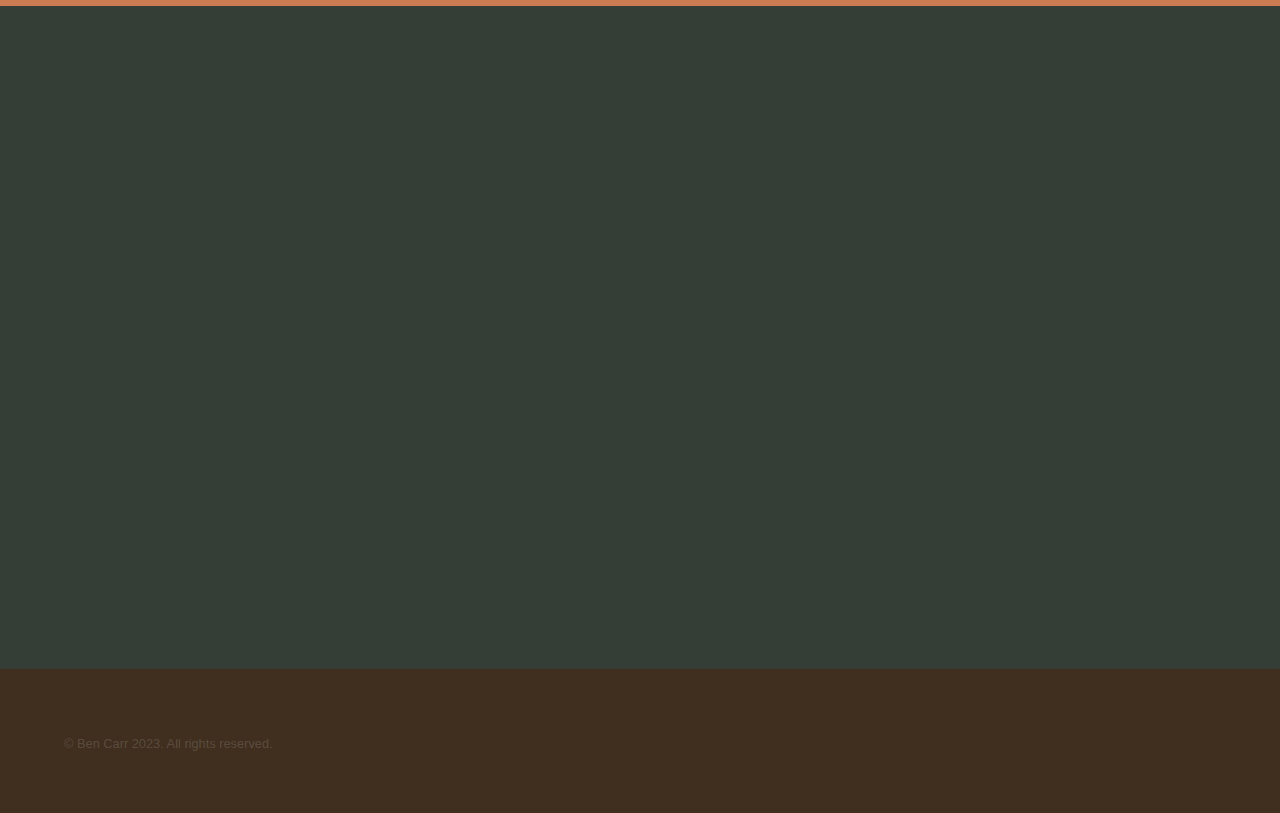
==== commit cc934efc: "readme update" ====
--- a/index.html
+++ b/index.html
@@ -31,24 +31,47 @@
         </nav>
       </div>
       <section id="sidefooter" class="wrapper fade-up">
-        <div class="sideinner">
-        <p
-          style="
-            color: #402f1e;
-            padding-top: 2em;
-            justify-content: center;
-            text-align: center;
-            font-size: 0.75em;
-          "
-        >
+        <div class="sideinner ">
+        <p>
           Carr Enviro is deeply committed to honoring and respecting the
           indigenous land upon which we operate. We recognize and value the rich
           cultural heritage and ancestral connections that indigenous
           communities have with the land.
         </p>
         </div>
-      </section>
-      <section id="sideicons"></section>
+        
+      </section>
+      <section id="sideicons">
+        <div class="Social">
+          <ul class="icons">
+            <li>
+              <a href="#" class="icon brands fa-twitter"
+                ><span class="label">Twitter</span></a
+              >
+            </li>
+            <!-- <li>
+              <a href="#" class="icon brands fa-facebook-f"
+                ><span class="label">Facebook</span></a
+              >
+            </li>
+            <li>
+              <a href="#" class="icon brands fa-github"
+                ><span class="label">GitHub</span></a
+              >
+            </li>
+            <li>
+              <a href="#" class="icon brands fa-instagram"
+                ><span class="label">Instagram</span></a
+              >
+            </li> -->
+            <li>
+              <a href="#" class="icon brands fa-linkedin-in"
+                ><span class="label">LinkedIn</span></a
+              >
+            </li>
+          </ul>
+        </div>
+      </section>
     </section>
 
     <!-- Wrapper -->
--- a/assets/css/main.css
+++ b/assets/css/main.css
@@ -4,6 +4,8 @@
   --dark-orange: #63321e;
   --orange: #cc7c52;
   --cream: #f4cdad;
+  --light-brown: #886c57;
+  --lighter-brown: #ab8f7a;
 }
 
 /*
@@ -2619,6 +2621,11 @@
 
 /* Icon */
 
+#sideicons {
+display: flex;
+justify-content: center;
+}
+
 .icon {
   text-decoration: none;
   border-bottom: none;
@@ -2638,6 +2645,20 @@
   font-weight: 400;
 }
 
+.icon:before {
+  -moz-osx-font-smoothing: grayscale;
+  -webkit-font-smoothing: antialiased;
+  display: inline-block;
+  font-style: normal;
+  font-variant: normal;
+  text-rendering: auto;
+  line-height: 1;
+  text-transform: none !important;
+  font-family: "Font Awesome 5 Free";
+  font-weight: 400;
+  justify-content: center;
+}
+
 .icon > .label {
   display: none;
 }
@@ -2652,6 +2673,8 @@
 
 .icon.brands:before {
   font-family: "Font Awesome 5 Brands";
+  color: var(--lighter-brown);
+
 }
 
 .icon.major {
@@ -3661,11 +3684,19 @@
 
 /* Sidebar */
 
+.sideinner p {
+  color: var(--light-brown);
+  padding-top: 2em;
+  justify-content: center;
+  text-align: center;
+  font-size: 0.75em;
+} 
+
 #sidebar {
   padding: 13em 2.5em 13em 2.5em;
   background: #f8ece2;
   cursor: default;
-  height: 100vh;
+  height: 96vh;
   left: 0;
   overflow-x: hidden;
   overflow-y: hidden;
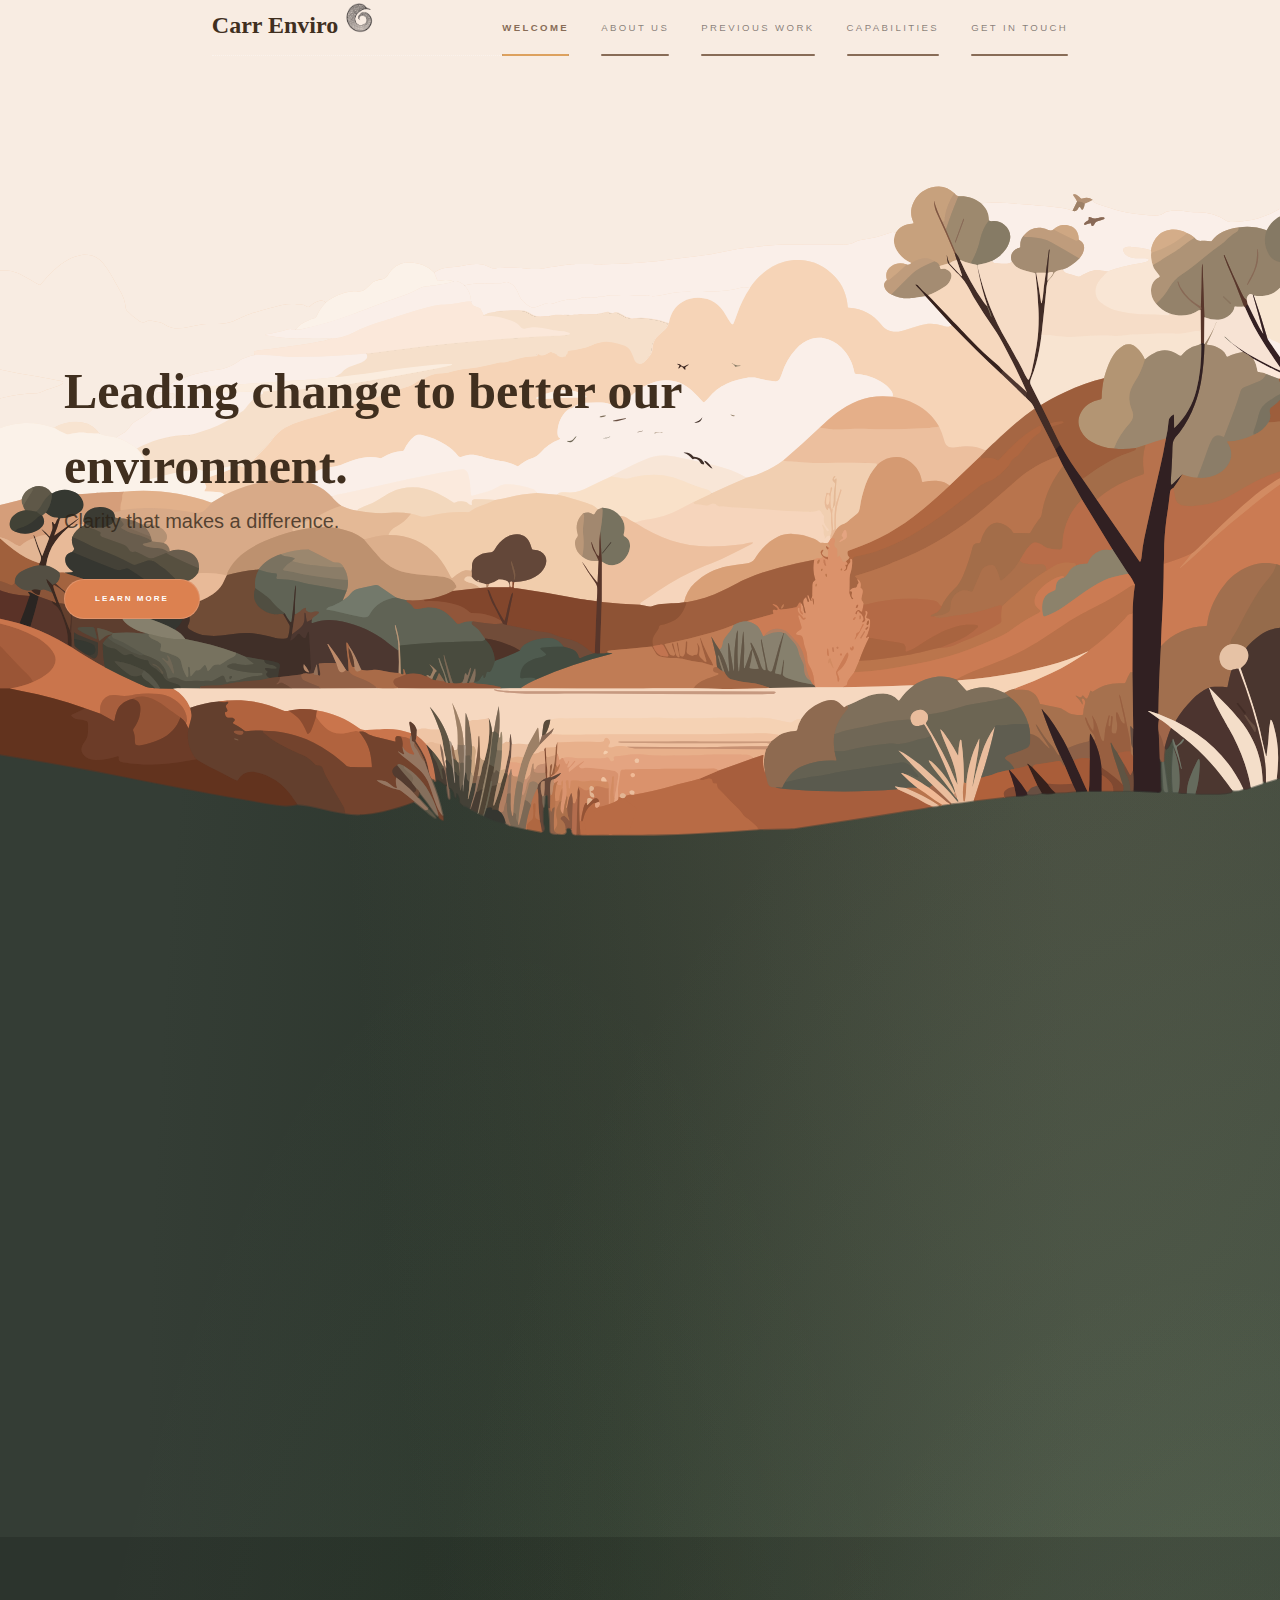
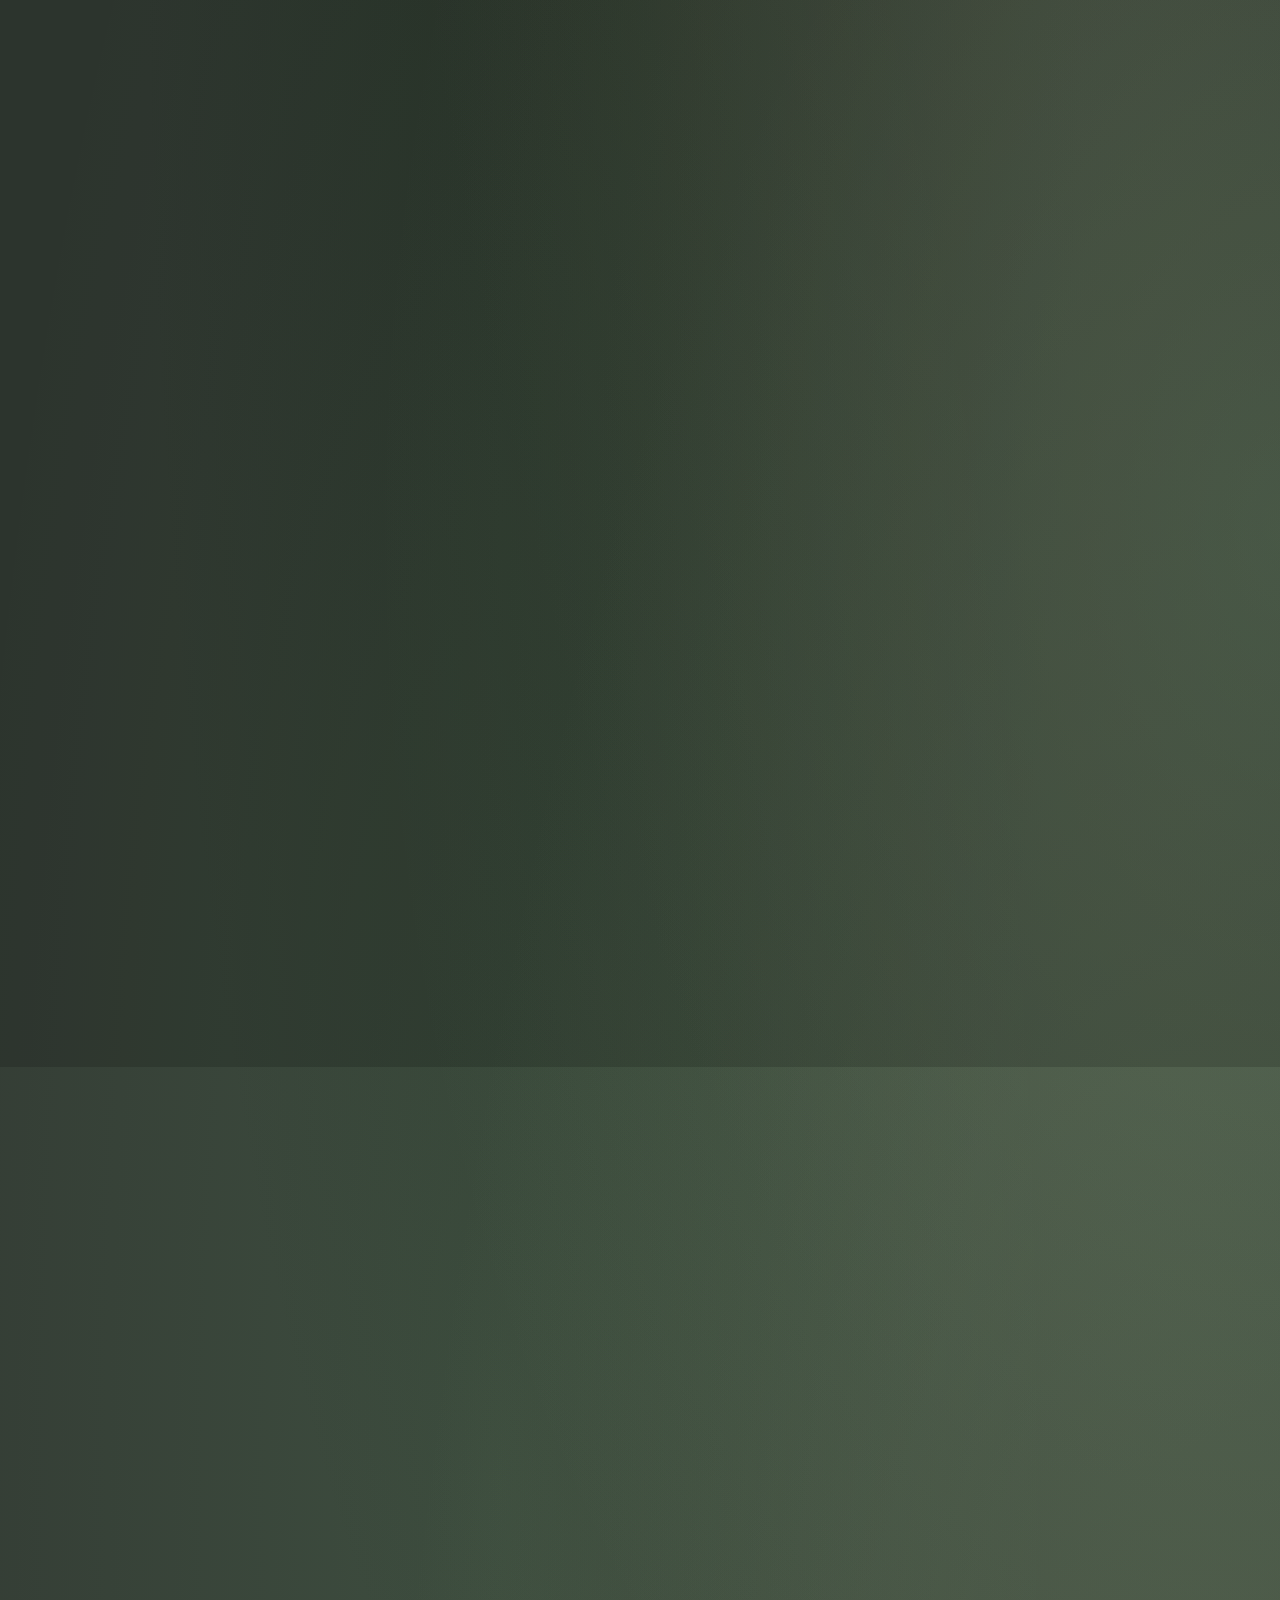
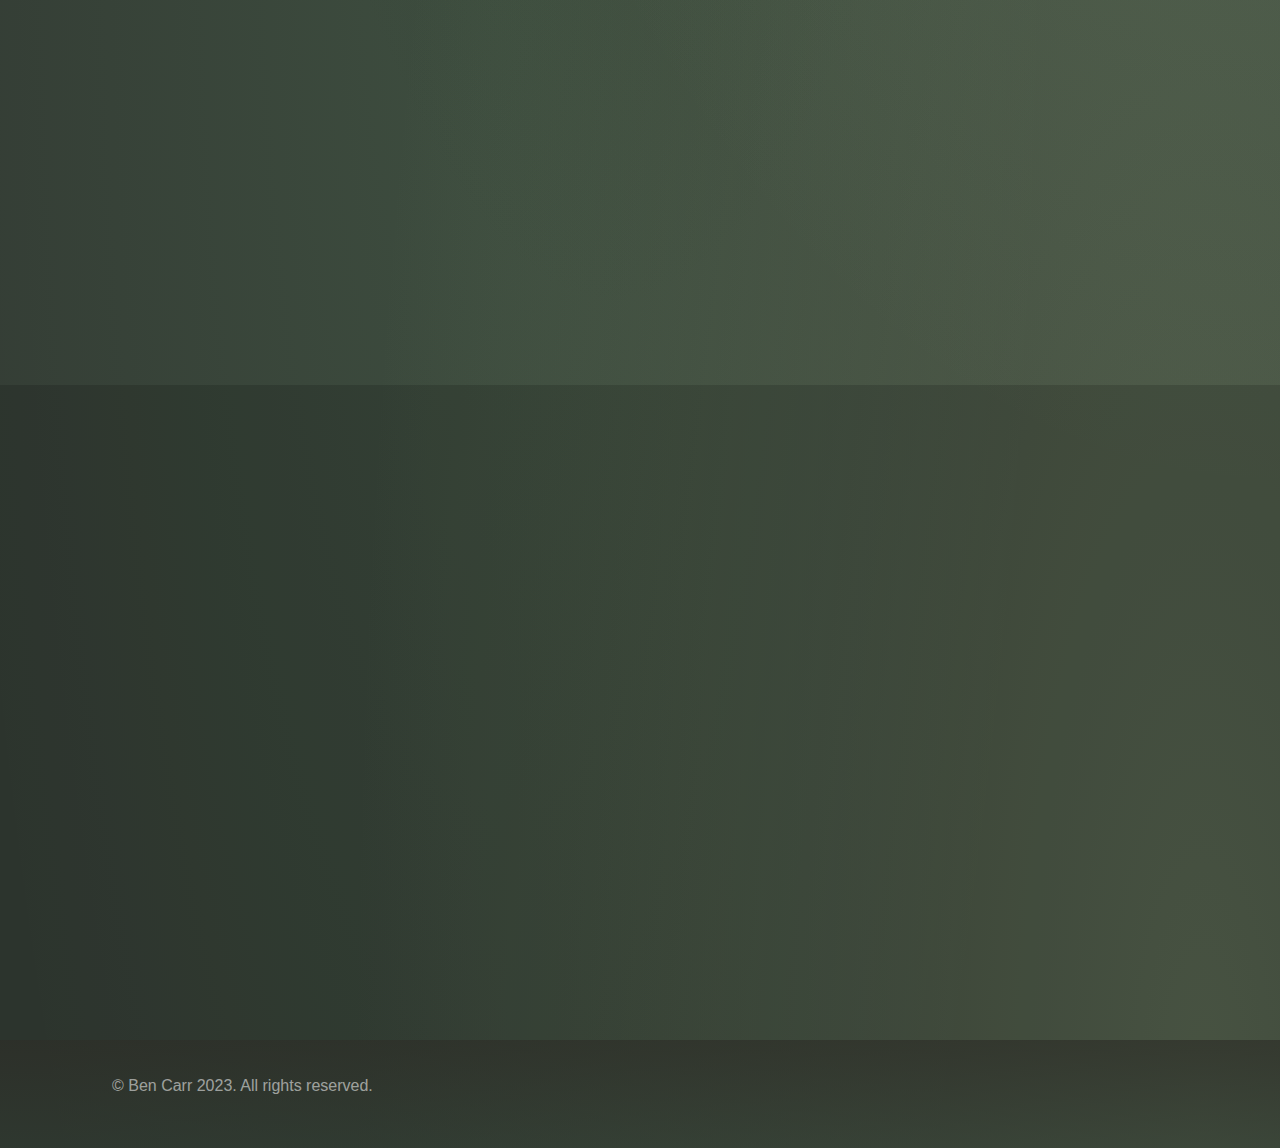
==== commit 564a5a69: "nav fixes" ====
--- a/index.html
+++ b/index.html
@@ -6,7 +6,7 @@
 -->
 <html>
   <head>
-    <title>Carr Enviro by HTML5 UP</title>
+    <title>Carr Enviro</title>
     <meta charset="utf-8" />
     <meta
       name="viewport"
@@ -16,23 +16,47 @@
     <noscript
       ><link rel="stylesheet" href="assets/css/noscript.css"
     /></noscript>
+    <link rel="icon" type="image/x-icon" href="assets\css\images\favicon.png">
+    <link href="https://db.onlinewebfonts.com/c/df180f85d58e18017bf4cfa28468be6b?family=Louize" rel="stylesheet">
   </head>
   <body class="is-preload">
     <!-- Sidebar -->
     <section id="sidebar">
+      <!-- <h1 class="introtext" style="color: rgb(47, 42, 37);">Carr Enviro</h1>
+          <img
+            src="images\Carr Enviro Logo small.png"
+            class="intrologo"
+            style="width: 55px"
+          />
+          <p style="color: rgb(47, 42, 37);">Navigating change for a sustainable future.</p> -->
       <div class="inner">
+        <a href="index.html">
+        <header style="text-align: left; align-items: center;padding-bottom: 10em; padding-right: 8em;">
+        <h1 class="introtext" style="color: #402f1f; text-align: left; font-size: 1.5em; align-items: center;;">Carr Enviro
+          <img
+            src="images\Carr Enviro Logo small.png"
+            class="intrologo"
+            style="width: 30px"
+          />
+          <p style="color: #402f1f; text-align: left; font-size: .65em; font-weight: 400; max-width: 300px; margin-bottom: 0;">Environmental Advisor</p>
+          <p style="color: #7e6956; text-align: left; font-size: .65em; font-weight: 400; max-width: 300px;margin-bottom: 0;">Project Manager</p>
+          <p style="color: #9f8975; text-align: left; font-size: .65em; font-weight: 400; max-width: 300px;margin-bottom: 0;">Site Inspector</p>
+          </header>
+          
+          </a>
         <nav>
           <ul>
             <li><a href="#intro">Welcome</a></li>
-            <li><a href="#one">Who we are</a></li>
-            <li><a href="#two">What we do</a></li>
+            <li><a href="#zero">About us</a></li>
+            <li><a href="#one">Previous Work</a></li>
+            <li><a href="#two">Capabilities</a></li>
             <li><a href="#three">Get in touch</a></li>
           </ul>
         </nav>
       </div>
       <section id="sidefooter" class="wrapper fade-up">
-        <div class="sideinner ">
-        <p>
+        <div class="sideinner">
+        <p style="font-size: .6em;">
           Carr Enviro is deeply committed to honoring and respecting the
           indigenous land upon which we operate. We recognize and value the rich
           cultural heritage and ancestral connections that indigenous
@@ -78,14 +102,15 @@
     <div id="wrapper">
       <!-- Intro -->
       <section id="intro" class="wrapper style1 fullscreen fade-up">
-        <div class="inner">
-          <h1 class="introtext">Carr Enviro</h1>
-          <img
+        <div id="introbirds" class="wrapper fade-up"></div>
+        <div class="inner" style="max-width: 900px;">
+          <h1 class="introtext">Leading change to better our environment.</h1>
+          <!-- <img
             src="images\Carr Enviro Logo small.png"
             class="intrologo"
             style="width: 55px"
-          />
-          <p>Navigating change for a sustainable future.</p>
+          /> -->
+          <p style="font-weight: 500;">Clarity that makes a difference.</p>
           <ul class="actions">
             <li>
               <a href="#zero" class="button primary scrolly">Learn more</a>
@@ -94,128 +119,140 @@
         </div>
       </section>
       <!-- zero -->
-      <section id="zero" class="wrapper style2-alt fade-up">
+      <section id="zero" class="wrapper fade-up">
         <div class="inner container">
-          <p class="boxrounded">
-            Ben Carr is a highly experienced environmental advisor with over 30
-            years of experience in both private and public organisations
-            including State and Australian Governments, environmental
-            consulting, and the not-for-profit conservation sector. <br />
-            <br />
-
-            Car Enviro encompasses Ben's broad skill set including environmental
-            impact assessments, approvals and management, natural resource
-            management, ecological assessment and management and Biodiversity
-            and Carbon policy<br />
-            <br />
-
-            During his career Ben has overseen many large-scale environmental
-            approvals involving waste treatment and recycling with a recent
-            focus on organic waste processing. This combined with his recent
-            experience with the EPA give him a unique capacity to understand and
-            meet requirement under of the Victorian Environmental Protection Act
-            2017
-          </p>
-        </div>
-      </section>
-      <!-- One -->
-      <div class="container wrapper inner">
-        <div class="column">
-          <section id="one" class="wrapper style2 spotlights">
-            <section>
-              <a href="#" class="image"
-                ><img
-                  src="images/pic01.jpg"
-                  alt=""
-                  data-position="center center"
-              /></a>
-              <div class="content">
-                <div class="inner">
-                  <h2>Sed ipsum dolor</h2>
-                  <p>
-                    Phasellus convallis elit id ullamcorper pulvinar. Duis
-                    aliquam turpis mauris, eu ultricies erat malesuada quis.
-                    Aliquam dapibus.
-                  </p>
-                  <ul class="actions">
-                    <li>
-                      <a href="generic.html" class="button">Learn more</a>
-                    </li>
-                  </ul>
+          <div class="aboutgraphics">
+            <img src="images\DPcropped.png" style="width: 100%;" alt="Profile Picture">
+          </div>
+          <div class="abouttext boxrounded" style="display: inline-block;">
+            <h2>About us</h2>
+              <p style="margin-bottom: 0">
+                  Ben Carr is a highly experienced environmental advisor with over 30
+                  years of experience in both private and public organisations
+                  including State and Australian Governments, environmental
+                  consulting, and the not-for-profit conservation sector. <br />
+                  <br />
+
+                  Carr Enviro encompasses Ben's broad skill set including environmental
+                  impact assessments, approvals and management, natural resource
+                  management, ecological assessment and management and Biodiversity
+                  and Carbon policy<br />
+                  <br />
+
+                  During his career Ben has overseen many large-scale environmental
+                  approvals involving waste treatment and recycling with a recent
+                  focus on organic waste processing. This combined with his recent
+                  experience with the EPA give him a unique capacity to understand and
+                  meet requirement under of the Victorian Environmental Protection Act
+                  2017
+                </p>
+              </div>
+              </div>
+
+          <section id="one" class="wrapper style2 fade-up">
+            <div class="inner">
+              <div class="container1">
+                <h2>Previous Projects</h2>
+                <p>See just a few of the many projects we have helped guide through their creation, management & approval. </p>
+                <div class="featureswork inner">
+                  <section>
+                    <div class="imagework">
+                      <a href="#" class="image"><img src="images/01.png" alt="" data-position="center center" style="width: 100%;"/></a>
+                    </div>
+                    <div class="content">
+                      <div class="inner">
+                        <h2>Greendale Solar Farm Environmental Impact Assessment</h2>
+                        <p>Conducted an EIA for Greendale Solar Farm, assessing impacts on wildlife, water, and soil. Developed mitigation strategies and collaborated with stakeholders to address concerns.</p>
+                      </div>
+                    </div>
+                  </section>
+
+                  <section>
+                    <div class="imagework">
+                      <a href="#" class="image"><img src="images/02.png" alt="" data-position="center center" style="width: 100%;"/></a>
+                    </div>
+                    <div class="content">
+                      <div class="inner">
+                        <h2>River Basin Natural Resource Management Plan</h2>
+                        <p>Created a Natural Resource Management Plan for River Basin, focusing on water conservation, soil health, and native vegetation. Engaged with local farmers and conservation organizations.</p>
+                      </div>
+                    </div>
+                  </section>
+
+                   <section>
+                    <div class="imagework">
+                      <a href="#" class="image"><img src="images/03.png" alt="" data-position="center center" style="width: 100%;"/></a>
+                    </div>
+                    <div class="content">
+                      <div class="inner">
+                        <h2>Urban Biodiversity Conservation Strategy for Ballarat City</h2>
+                        <p>Developed a Biodiversity Conservation Strategy for Metropolis City, restoring native vegetation and creating urban wildlife corridors. Collaborated with city planners and community groups.
+                        </p>
+                      </div>
+                    </div>
+                  </section>
+
+                  <section>
+                    <div class="imagework">
+                      <a href="#" class="image"><img src="images/04.png" alt="" data-position="center center" style="width: 100%;"/></a>
+                    </div>
+                    <div class="content">
+                      <div class="inner">
+                        <h2>State Environmental Policy Framework Development</h2>
+                        <p> Consulted on a new Environmental Policy Framework for a state government, reviewing policies and conducting stakeholder consultations. Drafted guidelines to streamline project approvals and enhance compliance.</p>
+                      </div>
+                    </div>
+                  </section>
+
                 </div>
               </div>
-            </section>
-            <section>
-              <a href="#" class="image"
-                ><img src="images/pic03.jpg" alt="" data-position="25% 25%"
-              /></a>
-              <div class="content">
-                <div class="inner">
-                  <h2>Ultricies aliquam</h2>
-                  <p>
-                    Phasellus convallis elit id ullamcorper pulvinar. Duis
-                    aliquam turpis mauris, eu ultricies erat malesuada quis.
-                    Aliquam dapibus.
-                  </p>
-                  <ul class="actions">
-                    <li>
-                      <a href="generic.html" class="button">Learn more</a>
-                    </li>
-                  </ul>
-                </div>
-              </div>
-            </section>
+            <!-- </div> -->
           </section>
-        </div>
-        <div class="column">
-          <section id="two" class="wrapper style2 spotlights">
-            <section>
-              <a href="#" class="image"
-                ><img src="images/pic02.jpg" alt="" data-position="top center"
-              /></a>
-              <div class="content">
-                <div class="inner">
-                  <h2>Feugiat consequat</h2>
-                  <p>
-                    Phasellus convallis elit id ullamcorper pulvinar. Duis
-                    aliquam turpis mauris, eu ultricies erat malesuada quis.
-                    Aliquam dapibus.
-                  </p>
-                  <ul class="actions">
-                    <li>
-                      <a href="generic.html" class="button">Learn more</a>
-                    </li>
-                  </ul>
-                </div>
-              </div>
-            </section>
-            <section>
-              <a href="#" class="image"
-                ><img
-                  src="images/pic01.jpg"
-                  alt=""
-                  data-position="center center"
-              /></a>
-              <div class="content">
-                <div class="inner">
-                  <h2>Sed ipsum dolor</h2>
-                  <p>
-                    Phasellus convallis elit id ullamcorper pulvinar. Duis
-                    aliquam turpis mauris, eu ultricies erat malesuada quis.
-                    Aliquam dapibus.
-                  </p>
-                  <ul class="actions">
-                    <li>
-                      <a href="generic.html" class="button">Learn more</a>
-                    </li>
-                  </ul>
-                </div>
-              </div>
-            </section>
-          </section>
-        </div>
-      </div>
-
+
+
+
+
+<!--        
+					<section id="one" class="wrapper style2 spotlights">
+						<section>
+							<a href="#" class="image"><img src="images/pic01.jpg" alt="" data-position="center center" /></a>
+							<div class="content">
+								<div class="inner">
+									<h2>Sed ipsum dolor</h2>
+									<p>Phasellus convallis elit id ullamcorper pulvinar. Duis aliquam turpis mauris, eu ultricies erat malesuada quis. Aliquam dapibus.</p>
+									<ul class="actions">
+										<li><a href="generic.html" class="button">Learn more</a></li>
+									</ul>
+								</div>
+							</div>
+						</section>
+						<section>
+							<a href="#" class="image"><img src="images/pic02.jpg" alt="" data-position="top center" /></a>
+							<div class="content">
+								<div class="inner">
+									<h2>Feugiat consequat</h2>
+									<p>Phasellus convallis elit id ullamcorper pulvinar. Duis aliquam turpis mauris, eu ultricies erat malesuada quis. Aliquam dapibus.</p>
+									<ul class="actions">
+										<li><a href="generic.html" class="button">Learn more</a></li>
+									</ul>
+								</div>
+							</div>
+						</section>
+						<section>
+							<a href="#" class="image"><img src="images/pic03.jpg" alt="" data-position="25% 25%" /></a>
+							<div class="content">
+								<div class="inner">
+									<h2>Ultricies aliquam</h2>
+									<p>Phasellus convallis elit id ullamcorper pulvinar. Duis aliquam turpis mauris, eu ultricies erat malesuada quis. Aliquam dapibus.</p>
+									<ul class="actions">
+										<li><a href="generic.html" class="button">Learn more</a></li>
+									</ul>
+								</div>
+							</div>
+						</section>
+					</section> -->
+
+          
       <!-- Two -->
       <section id="two" class="wrapper style3 fade-up">
         <div class="inner">
@@ -226,63 +263,58 @@
             </p>
             <div class="features">
               <section>
-                <span class="icon solid major fa-code"></span>
-                <h3>Lorem ipsum amet</h3>
-                <p>
-                  Drive positive change through our comprehensive services in environmental assessment, resource management, and envornmental protection planning.<br>
-                  See our range of services below.
-                </p>
-              </section>
-              <section>
-                <span class="icon solid major fa-lock"></span>
-                <h3>Aliquam sed nullam</h3>
-                <p>
-                  Phasellus convallis elit id ullam corper amet et pulvinar.
-                  Duis aliquam turpis mauris, sed ultricies erat dapibus.
-                </p>
-              </section>
-              <section>
-                <span class="icon solid major fa-cog"></span>
-                <h3>Sed erat ullam corper</h3>
-                <p>
-                  Phasellus convallis elit id ullam corper amet et pulvinar.
-                  Duis aliquam turpis mauris, sed ultricies erat dapibus.
-                </p>
-              </section>
-              <section>
-                <span class="icon solid major fa-desktop"></span>
-                <h3>Veroeros quis lorem</h3>
-                <p>
-                  Phasellus convallis elit id ullam corper amet et pulvinar.
-                  Duis aliquam turpis mauris, sed ultricies erat dapibus.
-                </p>
-              </section>
-              <section>
-                <span class="icon solid major fa-link"></span>
-                <h3>Urna quis bibendum</h3>
-                <p>
-                  Phasellus convallis elit id ullam corper amet et pulvinar.
-                  Duis aliquam turpis mauris, sed ultricies erat dapibus.
-                </p>
-              </section>
-              <section>
-                <span class="icon major fa-gem"></span>
-                <h3>Aliquam urna dapibus</h3>
-                <p>
-                  Phasellus convallis elit id ullam corper amet et pulvinar.
-                  Duis aliquam turpis mauris, sed ultricies erat dapibus.
+                <span class="icon solid major fa-water"></span>
+                <h3>Environmental Impact Assessment</h3>
+                <p>
+                  Expertise in assessing and managing environmental impacts, refined through extensive field investigations and policy development.
+                </p>
+              </section>
+              <section>
+                <span class="icon solid major fa-tree"></span>
+                <h3>Natural Resource Management</h3>
+                <p>
+                  Deep understanding of catchment management principles, developing various environmental management plans and strategies.
+                </p>
+              </section>
+              <section>
+                <span class="icon solid major fa-map"></span>
+                <h3>Biodiversity Conservation</h3>
+                <p>
+                  Achievement in biodiversity outcomes through strategic conservation planning, program development, and adaptive management.
+                </p>
+              </section>
+              <section>
+                <span class="icon solid major fa-building"></span>
+                <h3>Government Systems and Structures</h3>
+                <p>
+                  Detailed knowledge and experience in government organizations, ensuring efficient project management within administrative systems.
+                </p>
+              </section>
+              <section>
+                <span class="icon solid major fa-comments"></span>
+                <h3>Stakeholder Engagement and Communication</h3>
+                <p>
+                  Effective engagement across all sectors of natural resource management, delivering clear environmental outcomes through strong communication skills.
+                </p>
+              </section>
+              <section>
+                <span class="icon major fa-calendar"></span>
+                <h3>Project and Program Management
+                </h3>
+                <p>
+                  Excellence in developing, planning, implementing, and monitoring environmental protection programs, providing clear solutions to complex issues.
                 </p>
               </section>
             </div>
-            <ul class="actions">
+            <!-- <ul class="actions">
               <li><a href="generic.html" class="button">Learn more</a></li>
-            </ul>
+            </ul> -->
           </div>
         </div>
       </section>
 
       <!-- Three -->
-      <section id="three" class="wrapper style2-alt fade-up">
+      <section id="three" class="wrapper style2 fade-up">
         <div class="inner">
           <h2>Get in touch</h2>
           <p>
@@ -350,10 +382,15 @@
         </div>
       </section>
     </div>
+        </div>
+
+        
+      </section>
+     
 
     <!-- Footer -->
     <footer id="footer" class="wrapper style1-alt">
-      <div class="inner">
+      <div class="innerfooter">
         <ul class="menu">
           <li>&copy; Ben Carr 2023. All rights reserved.</li>
         </ul>
--- a/assets/css/main.css
+++ b/assets/css/main.css
@@ -1,10 +1,10 @@
 @import url(fontawesome-all.min.css);
 :root {
   --dark-green: #343e36;
-  --dark-orange: #63321e;
-  --orange: #cc7c52;
-  --cream: #f4cdad;
-  --light-brown: #886c57;
+  --section: rgb(52, 62, 54);
+  --orange: rgba(52, 62, 54, 0.592)
+  --cream: #f8ece2;
+  --light-brown: #343e36;
   --lighter-brown: #ab8f7a;
 }
 
@@ -152,6 +152,7 @@
 
 body {
   line-height: 1;
+  overflow-x: hidden;
 }
 
 ol,
@@ -219,6 +220,7 @@
 
 html {
   box-sizing: border-box;
+  scroll-behavior: smooth;
 }
 
 *,
@@ -228,7 +230,31 @@
 }
 
 body {
-  background: #f8ece2;
+  background-color:hsla(132,8%,22%,1);
+background-image:
+radial-gradient(at 100% 49%, hsla(120,28%,67%,0.22) 0px, transparent 50%),
+radial-gradient(at 94% 99%, hsla(91,17%,54%,0.37) 0px, transparent 50%),
+radial-gradient(at 85% 1%, hsla(60,11%,35%,0.59) 0px, transparent 50%),
+radial-gradient(at 39% 71%, hsla(124,65%,76%,0.1) 0px, transparent 50%),
+radial-gradient(at 48% 35%, hsla(120,12%,17%,0.78) 0px, transparent 50%);
+ 
+}
+
+/* Show scrollbar for WebKit browsers (Chrome, Safari) */
+
+body::-webkit-scrollbar {
+  width: 0.5em;
+  background-color: #f8ece2;
+}
+
+body::-webkit-scrollbar-thumb {
+  background-color: #343e36c0;
+  border-radius: 0.25em;
+}
+
+body::-webkit-scrollbar-track {
+  background-color: #f8ece2;
+  border-radius: 0.25em;
 }
 
 body.is-preload *,
@@ -257,7 +283,7 @@
   line-height: 1.75;
 }
 
-@media screen and (max-width: 1680px) {
+@media screen and (max-width: 1920px) {
   body,
   input,
   select,
@@ -292,6 +318,7 @@
   border-bottom: dotted 1px rgba(255, 255, 255, 0.35);
   color: inherit;
   text-decoration: none;
+  font-family: Arial, Helvetica, sans-serif;
 }
 
 a:hover {
@@ -338,6 +365,7 @@
 
 h1 {
   font-size: 2.75em;
+  font-family: "Louize";
 }
 
 h1.major {
@@ -1942,11 +1970,17 @@
   padding: 1.5em;
 }
 .boxrounded {
+  display: flex;
+  align-items: center;
   border-radius: 1em;
   border: solid 1px rgba(255, 255, 255, 0.15);
+  box-shadow: 0 0 10px 1px rgba(0, 0, 0, .15);
   margin-bottom: 2em;
   padding: 1.5em;
-  background-color: rgba(255, 255, 255, 0.05);
+  background-color:hsla(16,9%,77%,0.04);
+  background-image:
+  radial-gradient(at 94% 82%, hsla(28, 80%, 70%, 0.08) 0px, transparent 50%),
+  radial-gradient(at 7% 10%, hsla(23, 100%, 76%, 0.08) 0px, transparent 50%);
 }
 .box > :last-child,
 .box > :last-child > :last-child,
@@ -1982,7 +2016,7 @@
   color: #ffffff !important;
   cursor: pointer;
   display: inline-block;
-  font-size: 0.6em;
+  font-size: 0.5em;
   font-weight: bold;
   height: calc(4.75em + 2px);
   letter-spacing: 0.25em;
@@ -1994,6 +2028,7 @@
   text-decoration: none;
   text-transform: uppercase;
   white-space: nowrap;
+  font-family: Arial, Helvetica, sans-serif;
 }
 
 input[type="submit"]:after,
@@ -2059,6 +2094,10 @@
 button.primary,
 .button.primary {
   background-color: #dc8150;
+  background-image:
+  radial-gradient(at 50% 48%, hsla(25,100%,1%,1) 0px, transparent 10%),
+  radial-gradient(at 50% 50%, hsla(40,100%,2%,0.52) 0px, transparent 10%);
+  background-blend-mode:screen;
   color: #ffffff !important;
 }
 
@@ -2121,9 +2160,11 @@
   opacity: 0.1;
 }
 
-/* Features */
-
-.features {
+/* Featuerswork */
+
+/* .container1 {
+} */
+.featureswork {
   display: -moz-flex;
   display: -webkit-flex;
   display: -ms-flex;
@@ -2132,28 +2173,34 @@
   -webkit-flex-wrap: wrap;
   -ms-flex-wrap: wrap;
   flex-wrap: wrap;
-  border-radius: 0.25em;
+  margin: 0 0 0 0;
   border: solid 1px rgba(255, 255, 255, 0.15);
+  border-radius: 1em;
+  box-shadow: 0 0 10px 1px rgba(0, 0, 0, .15);
   background: rgba(255, 255, 255, 0.05);
-  margin: 0 0 2em 0;
-}
-
-.features section {
-  padding: 3.5em 3em 1em 7em;
+  background-image:
+  radial-gradient(at 94% 82%, hsla(28, 80%, 70%, 0.08) 0px, transparent 50%),
+  radial-gradient(at 7% 10%, hsla(23, 100%, 76%, 0.08) 0px, transparent 50%);
+}
+
+
+.featureswork section {
+  padding: 1em 1em 1em 1em;
   width: 50%;
   border-top: solid 1px rgba(255, 255, 255, 0.15);
   position: relative;
-}
-
-.features section:nth-child(-n + 2) {
+
+}
+
+.featureswork section:nth-child(-n + 2) {
   border-top-width: 0;
 }
 
-.features section:nth-child(2n) {
+.featureswork section:nth-child(2n) {
   border-left: solid 1px rgba(255, 255, 255, 0.15);
 }
 
-.features section .icon {
+.featureswork section .icon {
   -moz-transition: opacity 0.5s ease, -moz-transform 0.5s ease;
   -webkit-transition: opacity 0.5s ease, -webkit-transform 0.5s ease;
   -ms-transition: opacity 0.5s ease, -ms-transform 0.5s ease;
@@ -2172,14 +2219,14 @@
   opacity: 1;
 }
 
-.features section:nth-child(1) .icon {
+.featureswork section:nth-child(1) .icon {
   -moz-transition-delay: 0.15s;
   -webkit-transition-delay: 0.15s;
   -ms-transition-delay: 0.15s;
   transition-delay: 0.15s;
 }
 
-.features section:nth-child(2) .icon {
+.featureswork section:nth-child(2) .icon {
   -moz-transition-delay: 0.3s;
   -webkit-transition-delay: 0.3s;
   -ms-transition-delay: 0.3s;
@@ -2193,98 +2240,98 @@
   transition-delay: 0.45s;
 }
 
-.features section:nth-child(4) .icon {
+.featureswork section:nth-child(4) .icon {
   -moz-transition-delay: 0.6s;
   -webkit-transition-delay: 0.6s;
   -ms-transition-delay: 0.6s;
   transition-delay: 0.6s;
 }
 
-.features section:nth-child(5) .icon {
+.featureswork section:nth-child(5) .icon {
   -moz-transition-delay: 0.75s;
   -webkit-transition-delay: 0.75s;
   -ms-transition-delay: 0.75s;
   transition-delay: 0.75s;
 }
 
-.features section:nth-child(6) .icon {
+.featureswork section:nth-child(6) .icon {
   -moz-transition-delay: 0.9s;
   -webkit-transition-delay: 0.9s;
   -ms-transition-delay: 0.9s;
   transition-delay: 0.9s;
 }
 
-.features section:nth-child(7) .icon {
+.featureswork section:nth-child(7) .icon {
   -moz-transition-delay: 1.05s;
   -webkit-transition-delay: 1.05s;
   -ms-transition-delay: 1.05s;
   transition-delay: 1.05s;
 }
 
-.features section:nth-child(8) .icon {
+.featureswork section:nth-child(8) .icon {
   -moz-transition-delay: 1.2s;
   -webkit-transition-delay: 1.2s;
   -ms-transition-delay: 1.2s;
   transition-delay: 1.2s;
 }
 
-.features section:nth-child(9) .icon {
+.featureswork section:nth-child(9) .icon {
   -moz-transition-delay: 1.35s;
   -webkit-transition-delay: 1.35s;
   -ms-transition-delay: 1.35s;
   transition-delay: 1.35s;
 }
 
-.features section:nth-child(10) .icon {
+.featureswork section:nth-child(10) .icon {
   -moz-transition-delay: 1.5s;
   -webkit-transition-delay: 1.5s;
   -ms-transition-delay: 1.5s;
   transition-delay: 1.5s;
 }
 
-.features section:nth-child(11) .icon {
+.featureswork section:nth-child(11) .icon {
   -moz-transition-delay: 1.65s;
   -webkit-transition-delay: 1.65s;
   -ms-transition-delay: 1.65s;
   transition-delay: 1.65s;
 }
 
-.features section:nth-child(12) .icon {
+.featureswork section:nth-child(12) .icon {
   -moz-transition-delay: 1.8s;
   -webkit-transition-delay: 1.8s;
   -ms-transition-delay: 1.8s;
   transition-delay: 1.8s;
 }
 
-.features section:nth-child(13) .icon {
+.featureswork section:nth-child(13) .icon {
   -moz-transition-delay: 1.95s;
   -webkit-transition-delay: 1.95s;
   -ms-transition-delay: 1.95s;
   transition-delay: 1.95s;
 }
 
-.features section:nth-child(14) .icon {
+.featureswork section:nth-child(14) .icon {
   -moz-transition-delay: 2.1s;
   -webkit-transition-delay: 2.1s;
   -ms-transition-delay: 2.1s;
   transition-delay: 2.1s;
 }
 
-.features section:nth-child(15) .icon {
+.featureswork section:nth-child(15) .icon {
   -moz-transition-delay: 2.25s;
   -webkit-transition-delay: 2.25s;
   -ms-transition-delay: 2.25s;
   transition-delay: 2.25s;
 }
 
-.features section:nth-child(16) .icon {
+.featureswork section:nth-child(16) .icon {
   -moz-transition-delay: 2.4s;
   -webkit-transition-delay: 2.4s;
   -ms-transition-delay: 2.4s;
   transition-delay: 2.4s;
 }
 
-.features section:nth-child(17) .icon {
+.featureswork section:nth-child(17) .icon {
   -moz-transition-delay: 2.55s;
   -webkit-transition-delay: 2.55s;
   -ms-transition-delay: 2.55s;
@@ -2298,21 +2345,21 @@
   transition-delay: 2.7s;
 }
 
-.features section:nth-child(19) .icon {
+.featureswork section:nth-child(19) .icon {
   -moz-transition-delay: 2.85s;
   -webkit-transition-delay: 2.85s;
   -ms-transition-delay: 2.85s;
   transition-delay: 2.85s;
 }
 
-.features section:nth-child(20) .icon {
+.featureswork section:nth-child(20) .icon {
   -moz-transition-delay: 3s;
   -webkit-transition-delay: 3s;
   -ms-transition-delay: 3s;
   transition-delay: 3s;
 }
 
-.features.inactive section .icon {
+.featureswork.inactive section .icon {
   -moz-transform: scale(0.5);
   -webkit-transform: scale(0.5);
   -ms-transform: scale(0.5);
@@ -2321,44 +2368,292 @@
 }
 
 @media screen and (max-width: 980px) {
-  .features {
+  .featureswork {
     display: block;
   }
 
-  .features section {
+  .featureswork section {
     border-top-width: 1px !important;
     border-left-width: 0 !important;
     width: 100%;
   }
 
-  .features section:first-child {
+  .featureswork section:first-child {
     border-top-width: 0 !important;
   }
 }
 
 @media screen and (max-width: 736px) {
-  .features section {
+  .featureswork section {
     padding: 2.5em 1.5em 0.1em 5.5em;
   }
 
-  .features section .icon {
+  .featureswork section .icon {
     left: 1.5em;
     top: 2em;
   }
 }
 
 @media screen and (max-width: 480px) {
-  .features section {
+  .featureswork section {
     padding: 2em 1.5em 0.1em 1.5em;
   }
 
-  .features section .icon {
+  .featureswork section .icon {
     left: 0;
     position: relative;
     top: 0;
   }
 }
 
+/* Features */
+
+.features {
+  display: -moz-flex;
+  display: -webkit-flex;
+  display: -ms-flex;
+  display: flex;
+  -moz-flex-wrap: wrap;
+  -webkit-flex-wrap: wrap;
+  -ms-flex-wrap: wrap;
+  flex-wrap: wrap;
+  border-radius: 0.25em;
+  border: solid 1px rgba(255, 255, 255, 0.15);
+  border-radius: 1em;
+  box-shadow: 0 0 10px 1px rgba(0, 0, 0, .15);
+  background: rgba(255, 255, 255, 0.05);
+  background-image:
+  radial-gradient(at 94% 82%, hsla(28, 80%, 70%, 0.08) 0px, transparent 50%),
+  radial-gradient(at 7% 10%, hsla(23, 100%, 76%, 0.08) 0px, transparent 50%);
+  margin: 0 0 2em 0;
+}
+
+  .features section {
+    padding: 3.5em 3em 1em 7em ;
+    width: 50%;
+    border-top: solid 1px rgba(255, 255, 255, 0.15);
+    position: relative;
+  }
+
+    .features section:nth-child(-n + 2) {
+      border-top-width: 0;
+    }
+
+    .features section:nth-child(2n) {
+      border-left: solid 1px rgba(255, 255, 255, 0.15);
+    }
+
+    .features section .icon {
+      -moz-transition: opacity 0.5s ease, -moz-transform 0.5s ease;
+      -webkit-transition: opacity 0.5s ease, -webkit-transform 0.5s ease;
+      -ms-transition: opacity 0.5s ease, -ms-transform 0.5s ease;
+      transition: opacity 0.5s ease, transform 0.5s ease;
+      -moz-transition-delay: 1s;
+      -webkit-transition-delay: 1s;
+      -ms-transition-delay: 1s;
+      transition-delay: 1s;
+      -moz-transform: scale(1);
+      -webkit-transform: scale(1);
+      -ms-transform: scale(1);
+      transform: scale(1);
+      position: absolute;
+      left: 3em;
+      top: 3em;
+      opacity: 1;
+    }
+
+    .features section:nth-child(1) .icon {
+      -moz-transition-delay: 0.15s;
+      -webkit-transition-delay: 0.15s;
+      -ms-transition-delay: 0.15s;
+      transition-delay: 0.15s;
+    }
+
+    .features section:nth-child(2) .icon {
+      -moz-transition-delay: 0.3s;
+      -webkit-transition-delay: 0.3s;
+      -ms-transition-delay: 0.3s;
+      transition-delay: 0.3s;
+    }
+
+    .features section:nth-child(3) .icon {
+      -moz-transition-delay: 0.45s;
+      -webkit-transition-delay: 0.45s;
+      -ms-transition-delay: 0.45s;
+      transition-delay: 0.45s;
+    }
+
+    .features section:nth-child(4) .icon {
+      -moz-transition-delay: 0.6s;
+      -webkit-transition-delay: 0.6s;
+      -ms-transition-delay: 0.6s;
+      transition-delay: 0.6s;
+    }
+
+    .features section:nth-child(5) .icon {
+      -moz-transition-delay: 0.75s;
+      -webkit-transition-delay: 0.75s;
+      -ms-transition-delay: 0.75s;
+      transition-delay: 0.75s;
+    }
+
+    .features section:nth-child(6) .icon {
+      -moz-transition-delay: 0.9s;
+      -webkit-transition-delay: 0.9s;
+      -ms-transition-delay: 0.9s;
+      transition-delay: 0.9s;
+    }
+
+    .features section:nth-child(7) .icon {
+      -moz-transition-delay: 1.05s;
+      -webkit-transition-delay: 1.05s;
+      -ms-transition-delay: 1.05s;
+      transition-delay: 1.05s;
+    }
+
+    .features section:nth-child(8) .icon {
+      -moz-transition-delay: 1.2s;
+      -webkit-transition-delay: 1.2s;
+      -ms-transition-delay: 1.2s;
+      transition-delay: 1.2s;
+    }
+
+    .features section:nth-child(9) .icon {
+      -moz-transition-delay: 1.35s;
+      -webkit-transition-delay: 1.35s;
+      -ms-transition-delay: 1.35s;
+      transition-delay: 1.35s;
+    }
+
+    .features section:nth-child(10) .icon {
+      -moz-transition-delay: 1.5s;
+      -webkit-transition-delay: 1.5s;
+      -ms-transition-delay: 1.5s;
+      transition-delay: 1.5s;
+    }
+
+    .features section:nth-child(11) .icon {
+      -moz-transition-delay: 1.65s;
+      -webkit-transition-delay: 1.65s;
+      -ms-transition-delay: 1.65s;
+      transition-delay: 1.65s;
+    }
+
+    .features section:nth-child(12) .icon {
+      -moz-transition-delay: 1.8s;
+      -webkit-transition-delay: 1.8s;
+      -ms-transition-delay: 1.8s;
+      transition-delay: 1.8s;
+    }
+
+    .features section:nth-child(13) .icon {
+      -moz-transition-delay: 1.95s;
+      -webkit-transition-delay: 1.95s;
+      -ms-transition-delay: 1.95s;
+      transition-delay: 1.95s;
+    }
+
+    .features section:nth-child(14) .icon {
+      -moz-transition-delay: 2.1s;
+      -webkit-transition-delay: 2.1s;
+      -ms-transition-delay: 2.1s;
+      transition-delay: 2.1s;
+    }
+
+    .features section:nth-child(15) .icon {
+      -moz-transition-delay: 2.25s;
+      -webkit-transition-delay: 2.25s;
+      -ms-transition-delay: 2.25s;
+      transition-delay: 2.25s;
+    }
+
+    .features section:nth-child(16) .icon {
+      -moz-transition-delay: 2.4s;
+      -webkit-transition-delay: 2.4s;
+      -ms-transition-delay: 2.4s;
+      transition-delay: 2.4s;
+    }
+
+    .features section:nth-child(17) .icon {
+      -moz-transition-delay: 2.55s;
+      -webkit-transition-delay: 2.55s;
+      -ms-transition-delay: 2.55s;
+      transition-delay: 2.55s;
+    }
+
+    .features section:nth-child(18) .icon {
+      -moz-transition-delay: 2.7s;
+      -webkit-transition-delay: 2.7s;
+      -ms-transition-delay: 2.7s;
+      transition-delay: 2.7s;
+    }
+
+    .features section:nth-child(19) .icon {
+      -moz-transition-delay: 2.85s;
+      -webkit-transition-delay: 2.85s;
+      -ms-transition-delay: 2.85s;
+      transition-delay: 2.85s;
+    }
+
+    .features section:nth-child(20) .icon {
+      -moz-transition-delay: 3s;
+      -webkit-transition-delay: 3s;
+      -ms-transition-delay: 3s;
+      transition-delay: 3s;
+    }
+
+  .features.inactive section .icon {
+    -moz-transform: scale(0.5);
+    -webkit-transform: scale(0.5);
+    -ms-transform: scale(0.5);
+    transform: scale(0.5);
+    opacity: 0;
+  }
+
+  @media screen and (max-width: 980px) {
+
+    .features {
+      display: block;
+    }
+
+      .features section {
+        border-top-width: 1px !important;
+        border-left-width: 0 !important;
+        width: 100%;
+      }
+
+        .features section:first-child {
+          border-top-width: 0 !important;
+        }
+
+  }
+
+  @media screen and (max-width: 736px) {
+
+    .features section {
+      padding: 2.5em 1.5em 0.1em 5.5em ;
+    }
+
+      .features section .icon {
+        left: 1.5em;
+        top: 2em;
+      }
+
+  }
+
+  @media screen and (max-width: 480px) {
+
+    .features section {
+      padding: 2em 1.5em 0.1em 1.5em ;
+    }
+
+      .features section .icon {
+        left: 0;
+        position: relative;
+        top: 0;
+      }
+
+  }
 /* Form */
 
 form {
@@ -3140,6 +3435,25 @@
 
 /* Spotlights */
 
+
+.imagework :hover::before {
+  content: '';
+  position: absolute;
+  top: 0;
+  left: 0;
+  width: 100%;
+  height: 100%;
+  background: linear-gradient(rgba(0, 0, 0, 0.2), rgba(0, 0, 0, 0.2));
+  pointer-events: none;
+}
+
+.spotlight{
+  max-width: 100%;
+  display: -moz-flex;
+  display: -webkit-flex;
+  display: -ms-flex;
+  display: flex;
+}
 .container {
   display: -moz-flex;
   display: -webkit-flex;
@@ -3148,7 +3462,7 @@
 }
 
 .column {
-  flex: 1 1 50%;
+  flex: 1 1 25%;
   display: -webkit-flex;
   display: -ms-flex;
   display: flex;
@@ -3167,7 +3481,7 @@
   -webkit-flex-direction: row;
   -ms-flex-direction: row;
   flex-direction: row;
-  /* min-height: 22.5em; */
+  max-height: 30vh;
 }
 
 body.is-ie .spotlights > section {
@@ -3176,12 +3490,10 @@
 
 .spotlights > section > .image {
   background-position: center center;
-  background-size: cover;
+  background-size: 50%;
   border-radius: 0;
   display: block;
   position: relative;
-  width: 20em;
-  height: 20em;
 }
 
 .spotlights > section > .image img {
@@ -3206,7 +3518,7 @@
 }
 
 .spotlights > section > .content {
-  padding: 2em 3em 2em 3em;
+  padding: 1em 2em 1em 2em;
   display: -moz-flex;
   display: -webkit-flex;
   display: -ms-flex;
@@ -3368,10 +3680,17 @@
 
 .wrapper {
   position: relative;
+  overflow: hidden;
 }
 
 .wrapper > .inner {
-  padding: 4em 12em 4em 12em;
+  padding: 4em 9em 11em 9em;
+  left: 24em;
+  max-width: 100%;
+}
+
+.wrapper > .innerfooter {
+  padding: 2em 12em 1em 7em;
   max-width: 100%;
 }
 
@@ -3408,23 +3727,26 @@
 }
 
 .wrapper.style1-alt {
-  background-color: #402f1f;
+  background: #2a2b25df;  /* fallback for old browsers */
+  background: -webkit-linear-gradient(to top, #2a332ba8, #424239bb);  /* Chrome 10-25, Safari 5.1-6 */
+  background: linear-gradient(to top, #2a332b8f, #2a2b25b9); /* W3C, IE 10+/ Edge, Firefox 16+, Chrome 26+, Opera 12+, Safari 7+ */
+  
 }
 
 .wrapper.style2 {
-  background-color: #402f1e;
-}
+  background-color: #00000025}
+
 
 .wrapper.style2-alt {
-  background-color: var(--dark-green);
+  background-color: #00000000
 }
 
 .wrapper.style3 {
-  background-color: var(--orange);
+  background-color: rgba(0, 0, 0, 0)
 }
 
 .wrapper.style3-alt {
-  background-color: #bc6c25;
+  background-color: #00000094
 }
 
 .wrapper.fullscreen {
@@ -3633,7 +3955,7 @@
 /* Wrapper (main) */
 
 #sidebar + #wrapper {
-  margin-left: 24em;
+  margin-left: 24vw;
 }
 
 @media screen and (max-width: 1280px) {
@@ -3656,7 +3978,7 @@
 /* Footer */
 
 #sidebar + #wrapper + #footer {
-  margin-left: 24em;
+  margin-left: 24vw;
 }
 
 @media screen and (max-width: 1280px) {
@@ -3684,27 +4006,31 @@
 
 /* Sidebar */
 
+.sidecontent
+{max-height: 95vh;}
+
 .sideinner p {
   color: var(--light-brown);
-  padding-top: 2em;
+  padding-top: 6em;
   justify-content: center;
   text-align: center;
-  font-size: 0.75em;
+  font-size: 0.5em;
 } 
 
 #sidebar {
-  padding: 13em 2.5em 13em 2.5em;
+  padding: 2em 2.5em 13em 2.5em;
   background: #f8ece2;
   cursor: default;
-  height: 96vh;
+  height: 100vh;
   left: 0;
   overflow-x: hidden;
   overflow-y: hidden;
   position: fixed;
   text-align: right;
   top: 0;
-  width: 24em;
+  width: 24vw;
   z-index: 10000;
+
 }
 
 #sidebar > .inner {
@@ -3913,8 +4239,8 @@
   border: 0;
   color: rgba(16, 11, 9, 0.5);
   display: block;
-  font-size: 0.75em;
-  font-weight: 100;
+  font-size: 0.6em;
+  font-weight: medium;
   letter-spacing: 0.25em;
   line-height: 1.75;
   outline: 0;
@@ -3949,15 +4275,17 @@
   -ms-transition: max-width 0.2s ease;
   transition: max-width 0.2s ease;
   max-width: 0;
+  
 }
 
 #sidebar nav a:hover {
   color: rgba(235, 160, 86, 0.801);
+  font-weight: bolder;
 }
 
 #sidebar nav a.active {
   color: #886c57;
-  font-weight: 600;
+  font-weight: bolder;
 }
 
 #sidebar nav a.active:after {
@@ -4043,22 +4371,54 @@
 }
 
 /* Intro */
-
 #intro {
+  position: relative; /* Ensure the parent can position children absolutely */
   background-attachment: scroll;
   background-image: url("images/intro.svg");
   background-repeat: no-repeat;
   background-size: cover;
   background-position: center;
-  /* margin-left: 18em; */
+  z-index: 998;
+}
+
+#introbirds {
+  position: absolute;
+  top: 0;
+  left: 0;
+  width: 100%;
+  height: 100%;
+  background-attachment: scroll;
+  background-image: url("images/introbirds.svg");
+  background-repeat: no-repeat;
+  background-size: cover;
+  background-position: center;
+  animation: scaleUp 10s forwards;
   z-index: 999;
 }
+
 #intro h1 {
   color: #402f1f;
+  font-size: 50px;
+  font-weight: 600;
+}
+
+@keyframes scaleUp {
+  from {
+    transform: scale(1);
+  }
+  to {
+    transform: scale(1.5);
+  }
 }
 
 .introtext {
   display: inline;
+}
+
+@media screen and (max-width: 980px) {
+  .introtext {
+    padding-right: 6em;
+  }
 }
 .intrologo {
   display: inline-block;
@@ -4086,8 +4446,8 @@
     background-attachment: scroll;
   }
 }
+
 /* About (zero) */
-
 #zero > .inner {
   text-align: center;
 }
@@ -4095,6 +4455,46 @@
 .container {
   display: flex;
   justify-content: center;
-}
-
-.box;
+  align-items: center; /* Center items vertically within the flex container */
+}
+
+@media screen and (max-width: 800px) {
+  .container {
+    display: flex;
+    justify-content: center;
+    flex-wrap: wrap;
+    align-items: start;
+  }
+}
+
+
+.aboutgraphics {
+  display: flex;
+  align-items: center; /* Center items vertically within this div */
+}
+
+.aboutgraphics img {
+  max-width: 100%; /* Ensure the image doesn't exceed its container */
+  height: auto; /* Maintain the aspect ratio of the image */
+  margin-right: 20px; /* Adjust the margin as needed */
+  padding: 0em 3em 3em 3em;
+}
+
+@media screen and (max-width: 800px) {
+  .aboutgraphics {
+    display: block;
+    text-align: center; /* Center the image within the block */
+  }
+}
+
+.abouttext {
+  width: 100%; /* Adjust the width as needed */
+  text-align: left;
+}
+
+@media screen and (max-width: 600px) {
+  .abouttext {
+    display: block;
+    float: none;
+  }
+}
